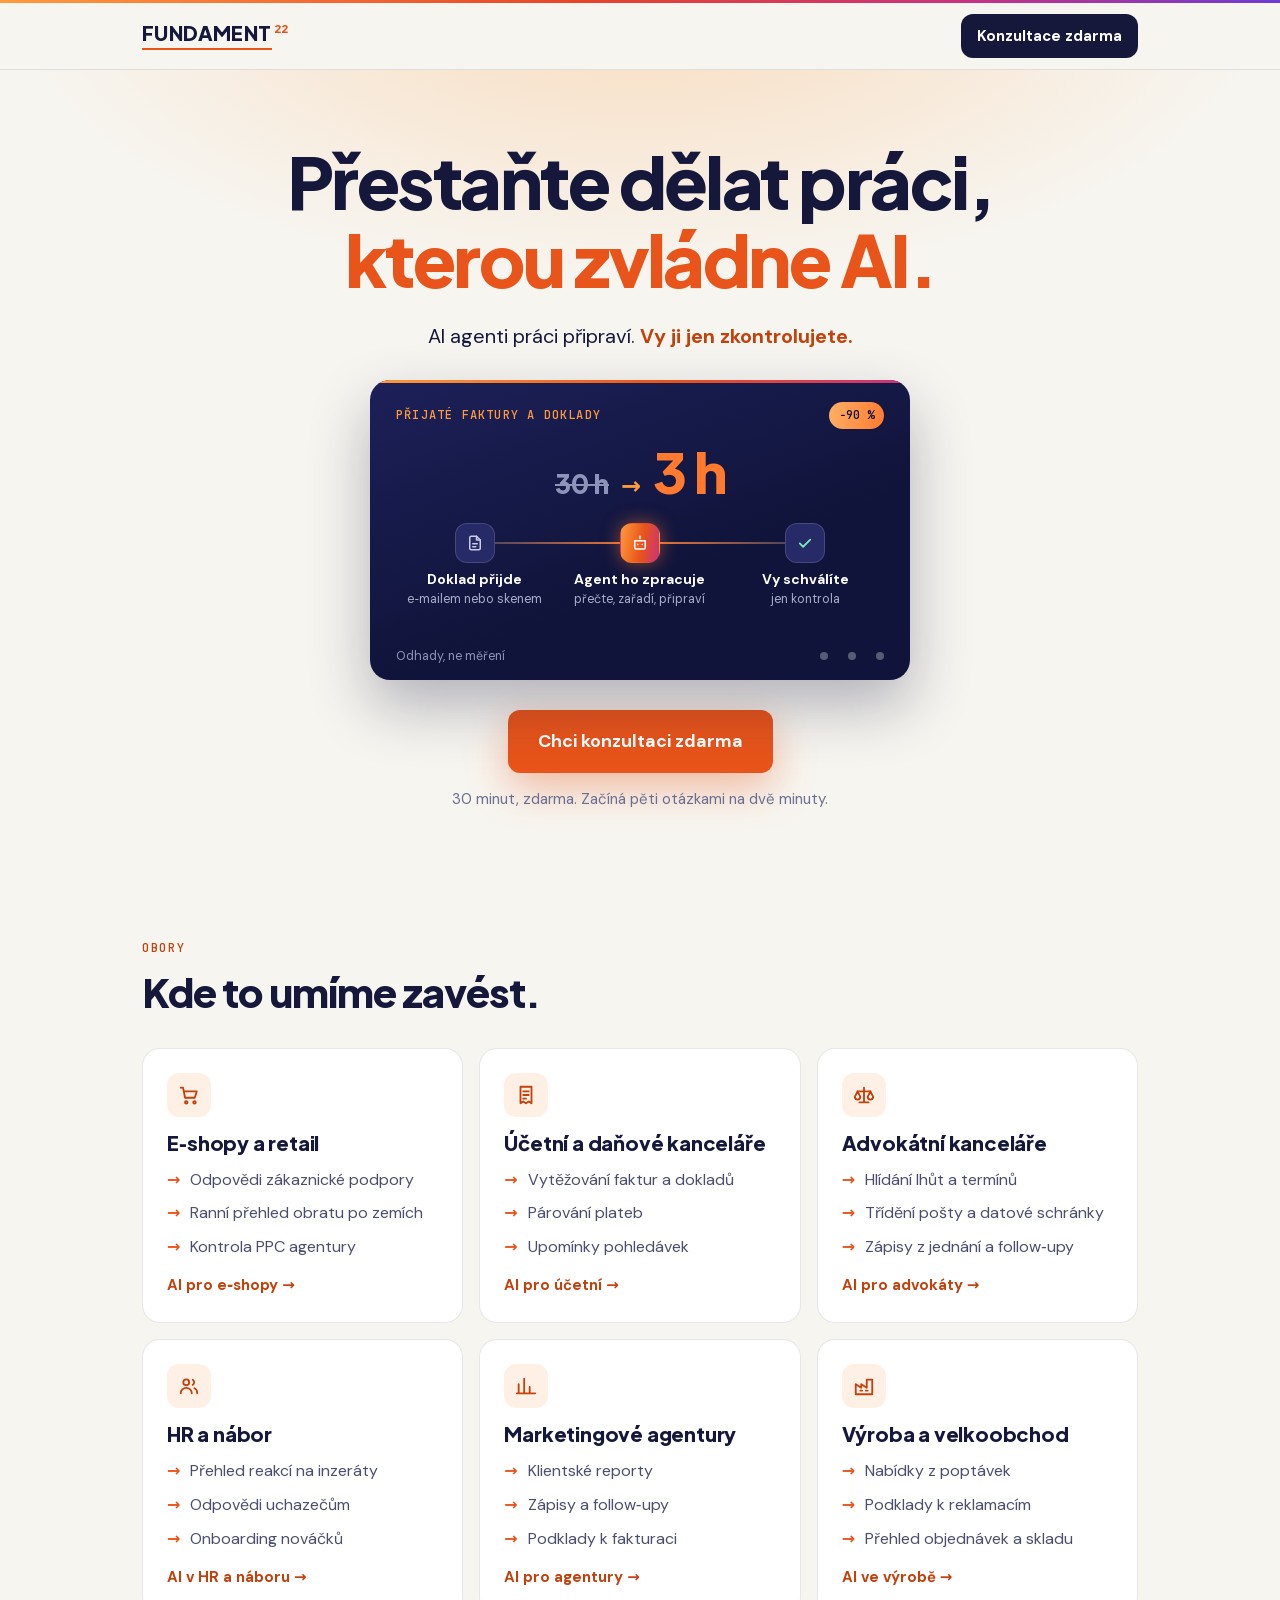
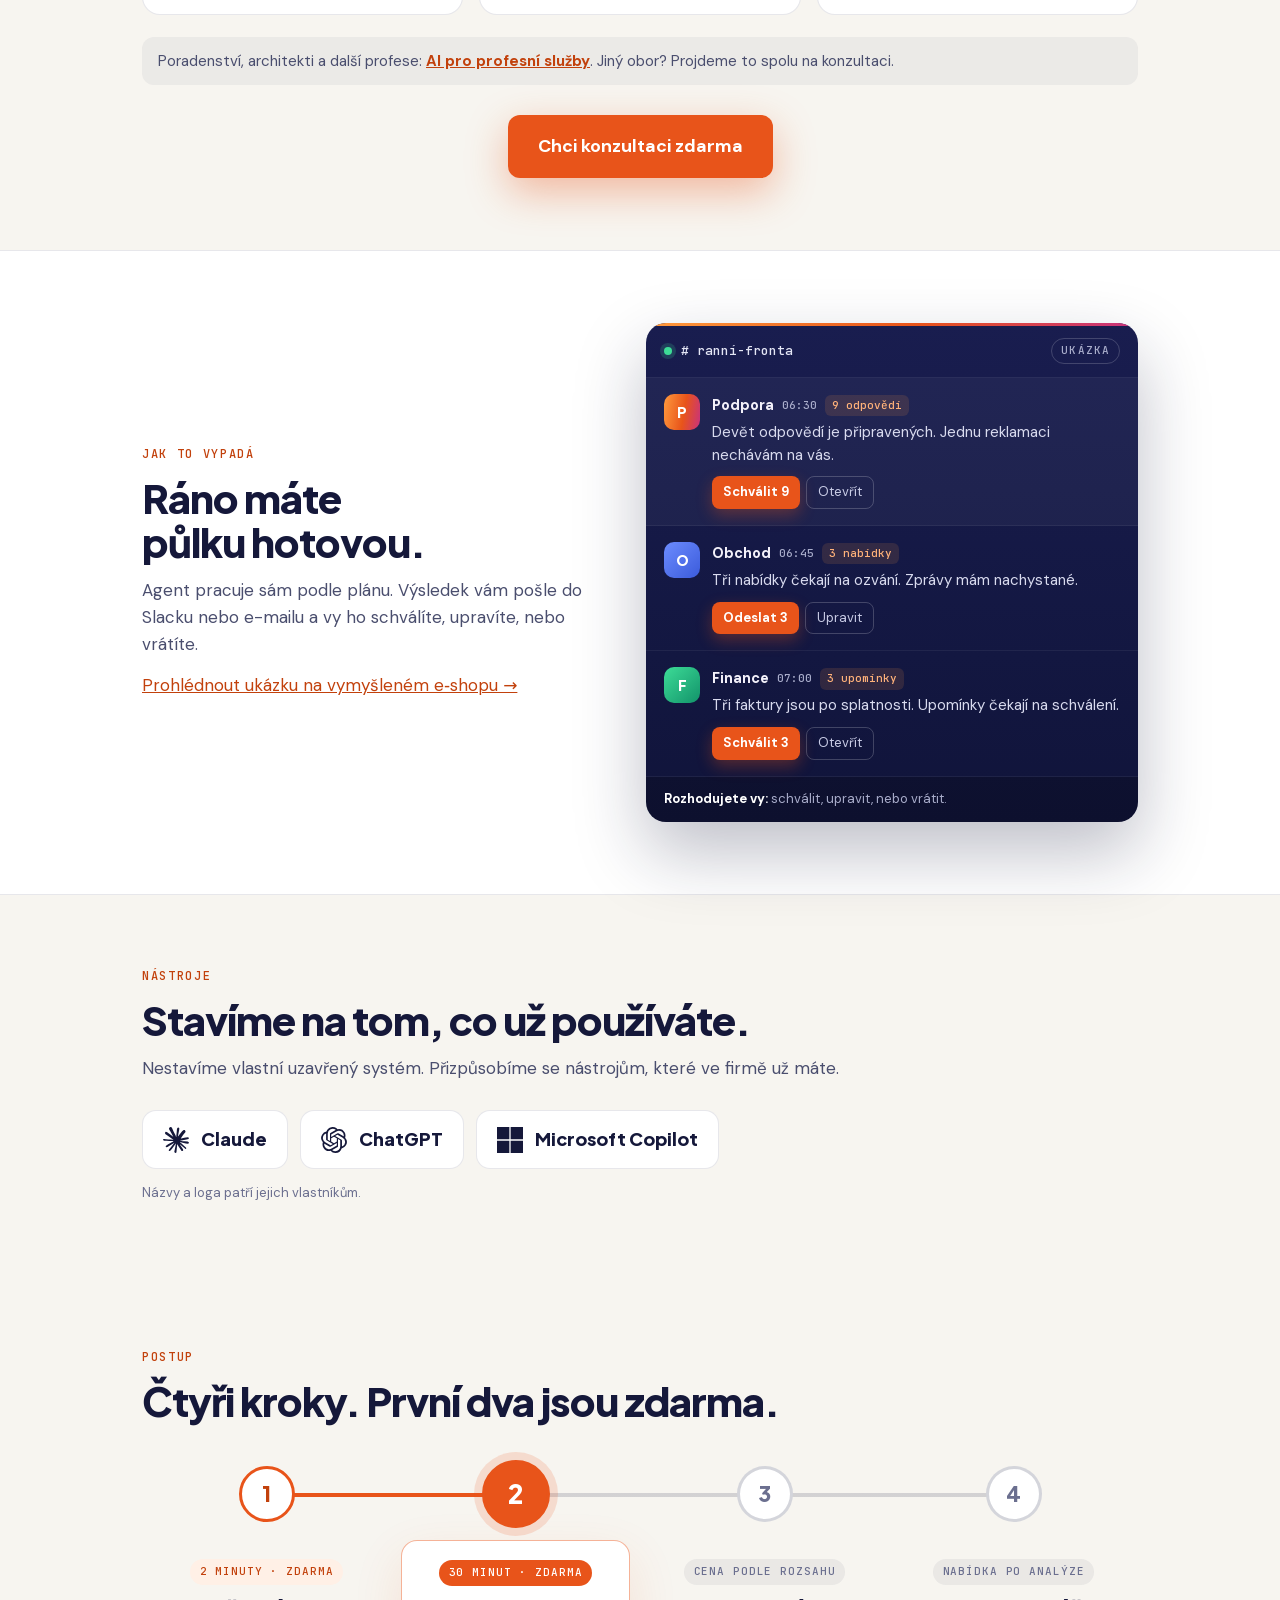
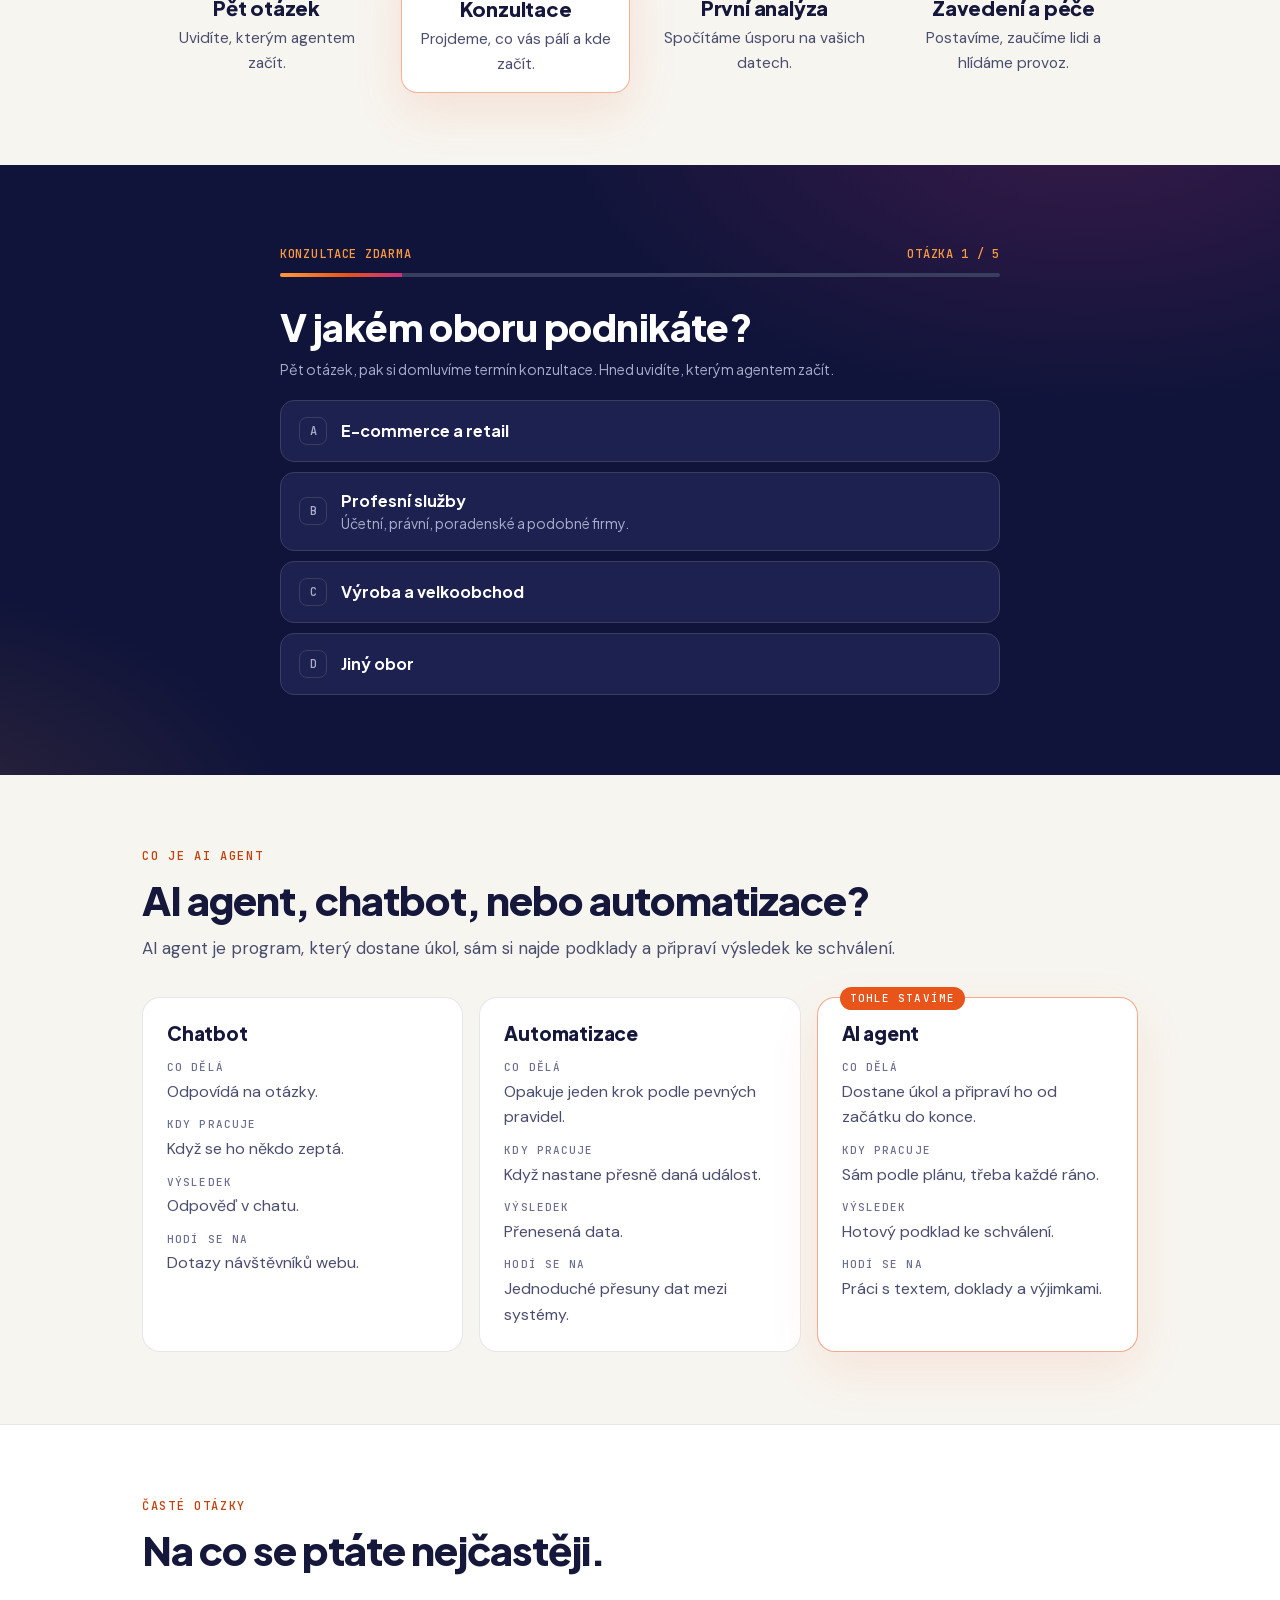
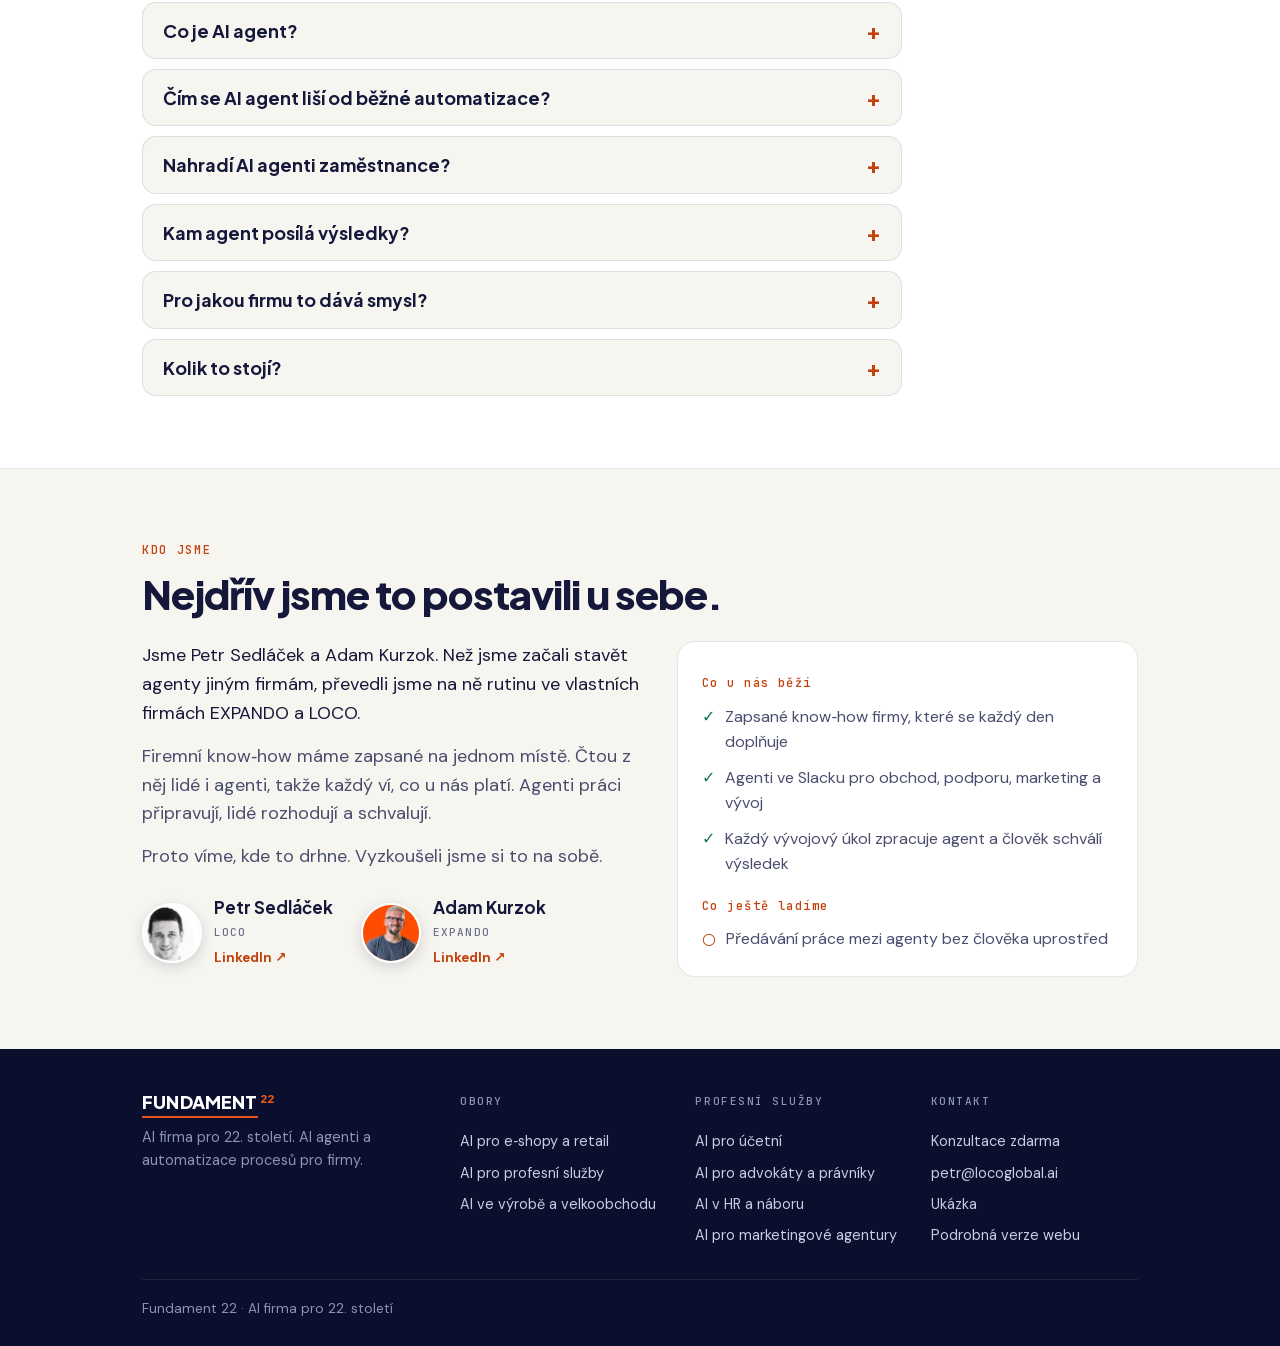
==== index.html @ ff416ff1 "Sekce Nástroje: Claude, ChatGPT, Microsoft Copilot (přizpůsobujeme se nástrojům klienta) Co-Authored" ====
<!doctype html>
<html lang="cs">
<head>
<meta charset="utf-8">
<meta name="viewport" content="width=device-width, initial-scale=1">
<title>AI pro firmy: AI agenti a automatizace procesů | Fundament 22</title>
<meta name="description" content="Zavedeme AI do vaší firmy. AI agenti připraví doklady, odpovědi zákazníkům, reporty a upomínky, vy jen schvalujete. Konzultace 30 minut zdarma.">
<meta name="keywords" content="AI pro firmy, AI agenti, AI agenti pro firmy, AI automatizace, automatizace procesů, automatizace firemních procesů, zavedení AI do firmy, implementace AI, AI asistent, AI konzultace, umělá inteligence pro firmy">
<meta name="robots" content="index, follow">
<link rel="canonical" href="https://fundament22.com/">
<meta property="og:type" content="website">
<meta property="og:locale" content="cs_CZ">
<meta property="og:site_name" content="Fundament 22">
<meta property="og:title" content="Přestaňte dělat práci, kterou zvládne AI — Fundament 22">
<meta property="og:description" content="Pět otázek a uvidíte tři agenty, kteří by u vás mohli běžet první. Konzultace 30 minut zdarma.">
<meta property="og:url" content="https://fundament22.com/">
<meta property="og:image" content="https://fundament22.com/assets/og-start.png">
<meta property="og:image:width" content="1200">
<meta property="og:image:height" content="630">
<meta name="twitter:card" content="summary_large_image">
<meta name="theme-color" content="#F7F5F0">
<link rel="icon" href="assets/favicon.svg" type="image/svg+xml">
<link rel="apple-touch-icon" href="assets/apple-touch-icon.png">
<link rel="preload" href="assets/fonts/PlusJakartaSans-latin-ext-4.woff2" as="font" type="font/woff2" crossorigin>
<link rel="stylesheet" href="assets/fonts.css">
<script type="application/ld+json">
{"@context":"https://schema.org","@graph":[
{"@type":"WebPage","name":"Fundament 22 — rutinu udělají AI agenti, vy schvalujete","url":"https://fundament22.com/","inLanguage":"cs","isPartOf":{"@type":"WebSite","name":"Fundament 22","url":"https://fundament22.com/"}},
{"@type":"Service","name":"AI agenti pro firmy","description":"Zapsané know-how firmy a AI agenti, kteří připravují práci ke schválení.","areaServed":"CZ","provider":{"@type":"Organization","name":"Fundament 22"},"offers":{"@type":"Offer","name":"Úvodní konzultace 30 minut","price":"0","priceCurrency":"CZK"}}
]}
</script>
<style>
:root{--bg:#F7F5F0;--ink:#15183A;--ink2:#4A4E6E;--ink3:#6B6F8F;--line:rgba(21,24,58,.10);--or:#E8541A;--or2:#C2410C;--dark:#10143A;--card:#fff;
--disp:'Plus Jakarta Sans',system-ui,sans-serif;--mono:'JetBrains Mono',ui-monospace,monospace;--grad:linear-gradient(100deg,#FF9A3D,#E8541A 55%,#C8327E)}
*{box-sizing:border-box}
html{scroll-behavior:smooth;-webkit-text-size-adjust:100%}
body{margin:0;background:var(--bg);color:var(--ink);font-family:'DM Sans',system-ui,sans-serif;font-size:17px;line-height:1.6;-webkit-font-smoothing:antialiased}
a{color:var(--or2)}
.wrap{max-width:1040px;margin:0 auto;padding:0 22px}
.eyebrow{font-family:var(--mono);font-size:12px;letter-spacing:.14em;text-transform:uppercase;color:var(--or2);margin:0 0 12px}
h1,h2,h3{font-family:var(--disp);font-weight:800;letter-spacing:-.025em;line-height:1.08;margin:0;text-wrap:balance}
h1{font-size:clamp(36px,6.4vw,64px)}
h2{font-size:clamp(28px,4vw,40px)}
h3{font-size:19px;letter-spacing:-.01em;line-height:1.25}
p{margin:0}
.top{position:sticky;top:0;z-index:20;background:rgba(247,245,240,.86);backdrop-filter:blur(14px);-webkit-backdrop-filter:blur(14px);border-bottom:1px solid var(--line)}
.top::before{content:"";display:block;height:3px;background:linear-gradient(90deg,#FF9A3D,#E8442A 45%,#C8327E 75%,#6D3BD6)}
.top .wrap{display:flex;align-items:center;justify-content:space-between;gap:12px;padding-top:11px;padding-bottom:11px}
.logo{display:flex;align-items:center;gap:10px;text-decoration:none;color:var(--ink);font-family:var(--disp);font-weight:800;font-size:17px;letter-spacing:.01em;white-space:nowrap}
.logo .ai{color:var(--or)}
.top .btn{white-space:nowrap}
@media(max-width:420px){.logo{font-size:15px;gap:8px}.top .btn.sm{padding:9px 13px;font-size:14px}}
@media(max-width:375px){.logo{font-size:14px;gap:7px}.logo svg{width:23px;height:23px}.top .btn.sm{padding:8px 11px;font-size:13.5px}}
@media(max-width:340px){.logo{font-size:13px}.logo svg{display:none}}
.btn{display:inline-block;font-family:inherit;font-weight:700;font-size:16px;text-decoration:none;border-radius:12px;padding:14px 22px;background:var(--or);color:#fff;box-shadow:0 10px 30px rgba(232,84,26,.28);transition:transform .2s,box-shadow .2s}
.btn:hover{transform:translateY(-2px);box-shadow:0 14px 40px rgba(232,84,26,.38);color:#fff}
.btn.sm{padding:10px 16px;font-size:15px;box-shadow:none;background:var(--ink)}
.btn.ghost{background:#fff;color:var(--ink);box-shadow:none;border:1px solid rgba(21,24,58,.16)}
a:focus-visible,button:focus-visible{outline:2px solid var(--or);outline-offset:3px;border-radius:8px}
section{padding:72px 0}
.hero{padding:72px 0 56px;text-align:center}
.hero h1 span{color:var(--or)}
.hero .lead{max-width:640px;margin:22px auto 0;font-size:19px;color:var(--ink2)}
.cta{display:flex;flex-wrap:wrap;gap:12px;justify-content:center;margin-top:30px}
.pills{display:flex;flex-wrap:wrap;gap:8px 22px;justify-content:center;list-style:none;padding:0;margin:26px 0 0;font-size:14.5px;color:var(--ink3)}
.pills li::before{content:"●";color:var(--or);font-size:9px;margin-right:8px;vertical-align:2px}
.split{display:grid;gap:36px;align-items:center}
@media(min-width:860px){.split{grid-template-columns:1fr 1.05fr}}
.sub{margin-top:14px;color:var(--ink2)}
.white{background:#fff;border-top:1px solid var(--line);border-bottom:1px solid var(--line)}
.queue{position:relative;background:linear-gradient(180deg,#191D4F,#10143A);color:#F3F1FA;border-radius:20px;overflow:hidden;box-shadow:0 30px 70px rgba(21,24,58,.28)}
.queue::before{content:"";position:absolute;inset:0 0 auto 0;height:3px;background:var(--grad)}
.queue .qh{display:flex;justify-content:space-between;align-items:center;gap:10px;padding:15px 18px 13px;border-bottom:1px solid rgba(255,255,255,.08);font-size:13px;color:#A9ADCB}
.queue .ch{display:flex;align-items:center;gap:9px;font-family:var(--mono);color:#E4E6F5}
.queue .ch i{width:8px;height:8px;border-radius:50%;background:#3DDC97;box-shadow:0 0 0 4px rgba(61,220,151,.18)}
.queue .st{font-family:var(--mono);font-size:11px;letter-spacing:.1em;text-transform:uppercase;border:1px solid rgba(255,255,255,.18);border-radius:999px;padding:3px 9px}
.queue .m{display:flex;gap:12px;padding:16px 18px;border-bottom:1px solid rgba(255,255,255,.06)}
.queue .m.hot{background:rgba(255,255,255,.04)}
.queue .mb{flex:1;min-width:0}
.queue .mh{display:flex;flex-wrap:wrap;align-items:center;gap:4px 8px}
.av{flex:none;width:36px;height:36px;border-radius:10px;background:var(--grad);display:grid;place-items:center;font-family:var(--disp);font-weight:800;font-size:14px;color:#fff}
.av.b{background:linear-gradient(135deg,#6C8CFF,#3B5BDB)}.av.g{background:linear-gradient(135deg,#3DDC97,#12936A)}
.queue b{font-size:14.5px}.queue time{font-family:var(--mono);font-size:11px;color:#A9ADCB}
.queue .chip{font-family:var(--mono);font-size:11px;color:#FFB27A;background:rgba(255,154,61,.13);border-radius:6px;padding:2px 7px}
.queue .m p{font-size:15px;line-height:1.5;color:#D9DBEF;margin-top:4px}
.queue .act{display:flex;flex-wrap:wrap;gap:6px;margin-top:10px}
.queue .ok{font-size:13px;font-weight:700;color:#fff;background:var(--or);border-radius:8px;padding:6px 11px;box-shadow:0 6px 16px rgba(232,84,26,.32)}
.queue .no{font-size:13px;color:#C9CCE6;border:1px solid rgba(255,255,255,.2);border-radius:8px;padding:5px 11px}
.queue .qf{padding:12px 18px;font-size:13px;color:#A9ADCB;background:rgba(0,0,0,.2)}
.queue .qf b{color:#fff;font-size:13px}
.queue.anim .m{opacity:0;transform:translateY(12px)}
.queue.anim.in .m{opacity:1;transform:none;transition:opacity .5s ease,transform .5s ease}
.queue.anim.in .m:nth-child(3){transition-delay:.3s}.queue.anim.in .m:nth-child(4){transition-delay:.6s}
.ob h3 a{color:inherit;text-decoration:none}.ob h3 a:hover{color:var(--or2)}
.ob .more{display:inline-block;margin-top:14px;font-weight:700;font-size:15px;text-decoration:none}
.grid3{display:grid;gap:16px;margin-top:34px}
@media(min-width:760px){.grid3{grid-template-columns:repeat(3,1fr)}}
.card{background:var(--card);border:1px solid var(--line);border-radius:18px;padding:24px}
.card .n{font-family:var(--mono);font-size:12px;letter-spacing:.12em;color:var(--or2);margin-bottom:10px}
.card p{margin-top:8px;font-size:16px;color:var(--ink2)}
.card .price{font-family:var(--disp);font-weight:800;font-size:22px;letter-spacing:-.02em;margin-top:12px;color:var(--ink)}
.card.hl{border-color:rgba(232,84,26,.5);box-shadow:0 18px 50px rgba(232,84,26,.10)}
.fit{display:grid;gap:16px;margin-top:30px}
@media(min-width:760px){.fit{grid-template-columns:1fr 1fr}}
.fit ul{list-style:none;padding:0;margin:12px 0 0;display:grid;gap:8px;font-size:16px;color:var(--ink2)}
.fit li{display:flex;gap:10px}.fit li::before{flex:none;font-weight:800}
.fit .yes li::before{content:"✓";color:#127552}.fit .nope li::before{content:"✕";color:#B3261E}
.demo{display:flex;flex-wrap:wrap;gap:18px 30px;align-items:center;justify-content:space-between}
.demo p{color:var(--ink2);margin-top:8px;max-width:560px}
.hero{background:radial-gradient(900px 420px at 50% -80px,rgba(255,154,61,.28),transparent 70%)}
.hero h1{font-size:clamp(38px,7vw,72px);letter-spacing:-.035em}
.hero .lead{font-size:20px;color:var(--ink)}
.hero .lead b{color:var(--or2)}
.free{display:inline-flex;align-items:center;gap:12px;margin-bottom:26px;padding:6px 18px 6px 6px;border-radius:999px;background:#fff;border:1px solid rgba(232,84,26,.35);box-shadow:0 8px 26px rgba(232,84,26,.14);font-weight:600;font-size:15.5px;color:var(--ink);text-decoration:none}
.free b{background:var(--or);color:#fff;border-radius:999px;padding:5px 13px;font-family:var(--mono);font-size:12px;letter-spacing:.12em;text-transform:uppercase}
.btn.big{font-size:18px;padding:17px 30px;box-shadow:0 14px 40px rgba(232,84,26,.38)}
.btn.white{background:#fff;color:var(--or2);box-shadow:0 10px 30px rgba(0,0,0,.18);white-space:nowrap}
.btn.white:hover{color:var(--or2)}
.flow{list-style:none;padding:0;margin:44px 0 0;display:grid;grid-template-columns:repeat(4,1fr);gap:0;position:relative}
.flow::before{content:"";position:absolute;left:12.5%;right:12.5%;top:27px;height:4px;border-radius:4px;background:linear-gradient(90deg,var(--or) 0,var(--or) 34%,rgba(21,24,58,.16) 34%)}
.flow li{position:relative;padding:0 10px;text-align:center}
.flow .dot{position:relative;z-index:1;display:grid;place-items:center;width:56px;height:56px;margin:0 auto 18px;border-radius:50%;background:#fff;border:3px solid rgba(21,24,58,.18);font-family:var(--disp);font-weight:800;font-size:21px;color:var(--ink3)}
.flow .free1 .dot{border-color:var(--or);color:var(--or2)}
.flow .main .dot{background:var(--or);border-color:var(--or);color:#fff;width:68px;height:68px;margin-top:-6px;margin-bottom:12px;font-size:26px;box-shadow:0 0 0 8px rgba(232,84,26,.16)}
.flow .tag{display:inline-block;font-family:var(--mono);font-size:11px;letter-spacing:.08em;text-transform:uppercase;color:var(--ink3);background:rgba(21,24,58,.06);border-radius:999px;padding:4px 10px;margin-bottom:10px}
.flow .free1 .tag{background:#FFF0E6;color:var(--or2)}
.flow .main .tag{background:var(--or);color:#fff}
.flow h3{font-size:20px}
.flow p{font-size:15.5px;color:var(--ink2);margin-top:6px}
.flow .main .fb{background:#fff;border:1px solid rgba(232,84,26,.45);border-radius:16px;padding:16px 14px;box-shadow:0 18px 50px rgba(232,84,26,.12)}
.flow li:not(.main) .fb{padding:16px 6px}
.flownote{margin-top:26px;text-align:center;font-weight:600;color:var(--ink2)}
@media(max-width:820px){
.flow{grid-template-columns:1fr;gap:18px;margin-top:32px}
.flow::before{left:27px;right:auto;top:28px;bottom:60px;width:4px;height:auto;background:linear-gradient(180deg,var(--or) 0,var(--or) 34%,rgba(21,24,58,.16) 34%)}
.flow li{display:flex;gap:16px;text-align:left;padding:0;align-items:flex-start}
.flow .dot,.flow .main .dot{flex:none;width:56px;height:56px;margin:0;font-size:21px}
.flow li:not(.main) .fb{padding:4px 0 0}
.flow .fb{flex:1}
}
.band{background:var(--or);color:#fff;padding:52px 0;background-image:linear-gradient(100deg,#FF8A2A,#E8541A 50%,#C8327E)}
.band .wrap{display:flex;flex-wrap:wrap;gap:22px 40px;align-items:center;justify-content:space-between}
.band h2{color:#fff;font-size:clamp(28px,4.4vw,44px)}
.band p{margin-top:10px;font-size:18px;max-width:560px;color:#FFE9DC}
.herostat{display:inline-flex;align-items:center;gap:14px;margin:26px auto 0;padding:14px 22px;border-radius:18px;background:var(--dark);color:#fff;text-decoration:none;box-shadow:0 18px 50px rgba(21,24,58,.22)}
.herostat .was,.uc .was{font-family:var(--disp);font-weight:800;color:#8E93BA;text-decoration:line-through;text-decoration-thickness:2px}
.herostat .was{font-size:28px}.herostat .arr{color:#FF9A3D;font-size:24px;font-weight:800}
.herostat .now{font-family:var(--disp);font-weight:800;font-size:44px;letter-spacing:-.03em;color:#FF7A2F;line-height:1}
.herostat .what{font-size:14px;line-height:1.35;color:#D9DBEF;text-align:left;border-left:1px solid rgba(255,255,255,.18);padding-left:14px}
.herostat .was,.herostat .now,.herostat .arr,.uc .nums span{white-space:nowrap}
@media(max-width:600px){.herostat{gap:10px;padding:12px 16px}.herostat .was{font-size:22px}.herostat .now{font-size:36px}.herostat .what{font-size:13px;padding-left:10px}}
.ucs{display:grid;gap:16px;margin-top:32px}
@media(min-width:640px){.ucs{grid-template-columns:1fr 1fr}}
@media(min-width:960px){.ucs{grid-template-columns:repeat(3,1fr)}}
.uc{background:#fff;border:1px solid var(--line);border-radius:18px;padding:22px}
.uc:first-child{border-color:rgba(232,84,26,.5);box-shadow:0 18px 50px rgba(232,84,26,.12)}
.uc .nums{display:flex;align-items:baseline;gap:10px;margin-top:12px}
.uc .was{font-size:22px;color:var(--ink3)}
.uc .arr{color:var(--or);font-weight:800;font-size:20px}
.uc .now{font-family:var(--disp);font-weight:800;font-size:40px;letter-spacing:-.03em;line-height:1;color:var(--or)}
.uc .per{font-family:var(--mono);font-size:11px;letter-spacing:.1em;text-transform:uppercase;color:var(--ink3);margin-left:2px}
.bars{position:relative;height:10px;margin:14px 0 12px}
.bars i{position:absolute;left:0;top:0;height:10px;border-radius:6px}
.bars .b1{width:100%;background:rgba(21,24,58,.10)}
.bars .b2{background:var(--or)}
.uc p{font-size:15.5px;color:var(--ink2)}
.est{margin-top:22px;font-size:15px;color:var(--ink2);background:rgba(21,24,58,.05);border-radius:12px;padding:12px 16px}
.est b{color:var(--ink)}
/* ---------- online analýza (formulář z FIREMNI AI) ---------- */
.az{background:var(--dark);color:#fff;padding:80px 0;background-image:radial-gradient(900px 500px at 85% -10%,rgba(200,50,126,.22),transparent 60%),radial-gradient(700px 420px at -10% 110%,rgba(255,154,61,.14),transparent 60%);scroll-margin-top:60px;
--line:#3a3e5e;--muted:#a9adcb;--soft:#d9dbef;--acard:#1d2150;--bg2:#15183a;--o1:#ff9a3d;font-family:var(--disp);font-size:16px;line-height:1.5}
.az .in{max-width:760px;margin:0 auto;padding:0 20px}
.az .hd{display:flex;justify-content:space-between;align-items:center;gap:10px;margin-bottom:10px}
.az .mono{font-family:var(--mono);letter-spacing:.06em;text-transform:uppercase;font-size:12px;color:var(--o1)}
.az .bar{height:4px;background:var(--line);border-radius:4px;overflow:hidden;margin:4px 0 28px}
.az .bar i{display:block;height:100%;width:0;background:var(--grad);transition:width .35s ease}
.az h2{font-size:clamp(26px,5.4vw,38px);line-height:1.15;margin:8px 0 10px;letter-spacing:-.015em;color:#fff}
.az h2:focus{outline:none}
.az h3{font-size:18px;margin:0 0 4px;font-weight:700;color:#fff}
.az p{margin:0 0 14px;color:var(--soft)}
.az .lead{font-size:18px;max-width:56ch}
.az .hint{color:var(--muted);font-size:14px}
.az .grad{background:var(--grad);-webkit-background-clip:text;background-clip:text;color:transparent}
.az .btn{appearance:none;border:0;cursor:pointer;font:inherit;font-weight:700;border-radius:12px;padding:15px 22px;min-height:52px;color:#fff;background:var(--grad);box-shadow:0 8px 28px rgba(232,84,26,.35)}
.az .btn:disabled{opacity:.4;cursor:not-allowed;box-shadow:none;transform:none}
.az .btn:focus-visible,.az .opt:focus-visible,.az input:focus-visible{outline:2px solid var(--o1);outline-offset:2px}
.az .row{display:flex;gap:10px;flex-wrap:wrap;align-items:center;margin-top:22px}
.az .pills{justify-content:flex-start;color:var(--muted);margin-top:22px}
.az .pills li::before{color:var(--o1)}
.az .opts{display:grid;gap:10px;margin-top:20px}
.az .opt{appearance:none;font:inherit;text-align:left;color:#fff;background:var(--acard);border:1px solid var(--line);border-radius:14px;padding:16px 18px;min-height:58px;cursor:pointer;display:flex;gap:14px;align-items:center;transition:border-color .15s}
.az .opt:hover{border-color:var(--o1)}
.az .opt[aria-pressed="true"]{border-color:var(--o1);background:#262a60}
.az .opt b{font-weight:700;display:block}
.az .opt small{color:var(--muted);font-size:14px;display:block}
.az .opt .k{flex:none;width:28px;height:28px;border-radius:8px;border:1px solid var(--line);display:grid;place-items:center;font-family:var(--mono);font-size:12px;color:var(--muted)}
.az .opt[aria-pressed="true"] .k{background:var(--grad);border-color:transparent;color:#fff}
.az .card{background:var(--acard);border:1px solid var(--line);border-radius:16px;padding:20px}
.az .verdict{border-left:4px solid var(--o1)}
.az .tasks{display:grid;gap:10px;margin:16px 0 0;padding:0;list-style:none}
.az .task{display:flex;gap:14px;align-items:flex-start;background:var(--bg2);border:1px solid var(--line);border-radius:14px;padding:14px 16px}
.az .task .n{flex:none;font-family:var(--mono);color:var(--o1);font-size:13px;padding-top:3px}
.az .task p{margin:0;font-size:15px}
.az .locked{position:relative;margin-top:10px}
.az .locked .blur{filter:blur(6px);opacity:.55;pointer-events:none;user-select:none;max-height:104px;overflow:hidden}
.az .locked .veil{position:absolute;inset:0;display:grid;place-items:center;text-align:center;padding:16px}
.az .veil span{background:rgba(16,20,58,.85);border:1px solid var(--line);border-radius:999px;padding:8px 14px;font-size:14px;font-weight:600}
.az form{display:grid;gap:12px;margin-top:14px}
.az label{display:grid;gap:6px;font-size:14px;color:var(--soft);font-weight:600}
.az input{font:inherit;font-size:16px;color:#fff;background:var(--bg2);border:1px solid var(--line);border-radius:12px;padding:14px;min-height:52px;width:100%}
.az input::placeholder{color:#6b6f8f}
.az .two{display:grid;gap:12px}
@media(min-width:620px){.az .two{grid-template-columns:1fr 1fr}.az .opts.c2{grid-template-columns:1fr 1fr}}
.az .err{color:#ff8f8f;font-size:14px;min-height:20px;margin:0}
.az .legal{font-size:12.5px;color:var(--muted);margin:0}
.az .slack{background:#0c0f2c;border:1px solid var(--line);border-radius:16px;overflow:hidden;margin-top:16px}
.az .slack .top{position:static;display:flex;justify-content:space-between;gap:8px;padding:12px 16px;border-bottom:1px solid var(--line);font-size:13px;color:var(--muted);background:none;backdrop-filter:none}
.az .slack .top::before{display:none}
.az .msg{display:flex;gap:12px;padding:14px 16px;border-bottom:1px solid rgba(58,62,94,.5)}
.az .msg:last-child{border-bottom:0}
.az .msg b{font-size:14px}
.az .msg time{font-family:var(--mono);font-size:11px;color:var(--muted);margin-left:8px}
.az .msg p{margin:2px 0 0;font-size:15px}
.az .note{border:1px dashed var(--o1);border-radius:12px;padding:12px 14px;font-size:14px;color:var(--soft);margin-top:14px}
.az .steps{counter-reset:s;display:grid;gap:10px;margin:14px 0 0;padding:0;list-style:none}
.az .steps li{counter-increment:s;display:flex;gap:12px;font-size:15px;color:var(--soft)}
.az .steps li::before{content:counter(s);flex:none;width:26px;height:26px;border-radius:50%;border:1px solid var(--o1);color:var(--o1);display:grid;place-items:center;font-family:var(--mono);font-size:12px}
.az a{color:var(--o1)}
.az .back{background:none;border:0;color:var(--muted);font:inherit;font-size:14px;cursor:pointer;padding:10px 0;margin-top:14px}
.az .fade{animation:azf .3s ease}
@keyframes azf{from{transform:translateY(8px)}to{transform:none}}
.az section{padding:0}.az section+section{margin-top:22px}
footer{background:#0B0F2E;color:#8E93BA;padding:28px 0;font-size:14px}
footer .wrap{display:flex;flex-wrap:wrap;gap:10px 24px;justify-content:space-between;align-items:center}
footer a{color:#C9CCE6}
.micro{margin-top:14px;font-size:15px;color:var(--ink3)}
.saves{max-width:540px;margin:28px auto 0;background:var(--dark);color:#fff;border-radius:20px;box-shadow:0 18px 50px rgba(21,24,58,.22);overflow:hidden;text-align:left}
.saves .track{display:flex;overflow-x:auto;scroll-snap-type:x mandatory;scrollbar-width:none;overscroll-behavior-x:contain}
.saves .track::-webkit-scrollbar{display:none}
.saves .slide{flex:0 0 100%;scroll-snap-align:start;padding:22px 26px 6px}
.saves .k{font-family:var(--mono);font-size:12px;letter-spacing:.1em;text-transform:uppercase;color:#FF9A3D}
.saves .nums{display:flex;align-items:baseline;gap:12px;margin-top:10px;white-space:nowrap}
.saves .was{font-family:var(--disp);font-weight:800;font-size:26px;color:#8E93BA;text-decoration:line-through;text-decoration-thickness:2px}
.saves .arr{color:#FF9A3D;font-size:24px;font-weight:800}
.saves .now{font-family:var(--disp);font-weight:800;font-size:48px;letter-spacing:-.03em;line-height:1;color:#FF7A2F}
.saves .per{font-family:var(--mono);font-size:11px;letter-spacing:.1em;text-transform:uppercase;color:#A9ADCB}
.saves .slide>p:last-child{margin-top:12px;font-size:16px;line-height:1.45;color:#D9DBEF}
.saves .foot{display:flex;align-items:center;justify-content:space-between;gap:12px;padding:6px 16px 10px 26px;font-size:12.5px;color:#8E93BA}
.saves .dots{display:flex}
.saves .dots button{appearance:none;border:0;background:none;padding:0;width:28px;height:28px;display:grid;place-items:center;cursor:pointer}
.saves .dots button::before{content:"";width:8px;height:8px;border-radius:8px;background:rgba(255,255,255,.3);transition:width .25s,background .25s}
.saves .dots button[aria-current="true"]::before{width:20px;background:#FF7A2F}
.saves .dots button:focus-visible{outline:2px solid #FF9A3D;outline-offset:-4px}
@media(max-width:600px){.saves{margin-top:22px}.saves .slide{padding:18px 20px 4px}.saves .was{font-size:22px}.saves .now{font-size:42px}.saves .slide>p:last-child{font-size:15.5px}.saves .foot{padding-left:20px}}
.ob ul{list-style:none;padding:0;margin:12px 0 0;display:grid;gap:8px;font-size:16px;color:var(--ink2)}
.ob li{display:flex;gap:10px}.ob li::before{content:"→";flex:none;color:var(--or);font-weight:800}
@media(max-width:759px){.ob{gap:12px;margin-top:22px}.ob .card{padding:18px 20px}.ob ul{gap:6px;font-size:15.5px}}
.az .verdict h2{font-size:clamp(22px,4.6vw,30px);margin:0 0 6px}
.az .cal{display:inline-block;text-decoration:none;color:#fff;margin-top:6px}
@media(max-width:639px){
.ucs{gap:0;margin-top:22px;background:#fff;border:1px solid var(--line);border-radius:18px;padding:2px 18px}
.uc,.uc:first-child{display:grid;grid-template-columns:1fr auto;align-items:center;gap:8px 12px;padding:14px 0;border:0;border-bottom:1px solid var(--line);border-radius:0;box-shadow:none;background:none}
.uc:last-child{border-bottom:0}
.uc h3{font-size:16px}
.uc .nums{margin:0;gap:6px;justify-content:flex-end;flex-wrap:wrap}
.uc .was{font-size:15px}.uc .arr{font-size:14px}.uc .now{font-size:24px}
.uc .per{flex-basis:100%;text-align:right;margin:0;font-size:10px}
.uc .bars{grid-column:1/-1;margin:0;height:6px}.uc .bars i{height:6px}
.uc p{display:none}
}
@media(max-width:600px){section{padding:44px 0}.hero{padding:40px 0 40px}.btn{width:100%;text-align:center}.top .btn{width:auto}.az{padding:44px 0 52px}.az .cal{width:100%;text-align:center}
.free{margin-bottom:20px}.flow{gap:14px;margin-top:26px}.flownote{margin-top:20px}.queue .m{padding:12px 16px}.az .bar{margin-bottom:20px}}
@media(prefers-reduced-motion:reduce){*{animation:none!important;transition:none!important}html{scroll-behavior:auto}}
.saves{position:relative;background:linear-gradient(160deg,#1C2058 0%,#10143A 62%);box-shadow:0 26px 60px rgba(21,24,58,.3)}
.saves::before{content:"";position:absolute;inset:0 0 auto 0;height:3px;background:var(--grad);z-index:1}
.saves .sh{display:flex;justify-content:space-between;align-items:center;gap:10px}
.saves .pct{flex:none;font-family:var(--mono);font-size:12px;font-weight:700;color:#10143A;background:linear-gradient(100deg,#FFB067,#FF7A2F);border-radius:999px;padding:4px 10px;white-space:nowrap}
.saves .tb{display:grid;gap:7px;margin-top:16px}
.saves .br{display:grid;grid-template-columns:82px 1fr;align-items:center;gap:10px;font-family:var(--mono);font-size:11px;letter-spacing:.06em;text-transform:uppercase;color:#8E93BA}
.saves .br i{display:block;height:8px;border-radius:8px;background:rgba(255,255,255,.16)}
.saves .br.on{color:#FFB27A}
.saves .br.on i{background:var(--grad);box-shadow:0 0 14px rgba(255,122,47,.5)}
.cmp{display:grid;gap:16px;margin-top:34px}
@media(min-width:760px){.cmp{grid-template-columns:repeat(3,1fr)}}
.cmp .card{position:relative}
.cmp dl{margin:14px 0 0;display:grid;gap:12px}
.cmp dt{font-family:var(--mono);font-size:11px;letter-spacing:.1em;text-transform:uppercase;color:var(--ink3)}
.cmp dd{margin:2px 0 0;font-size:16px;color:var(--ink2)}
.cmp .pick{position:absolute;top:-11px;left:22px;font-family:var(--mono);font-size:11px;letter-spacing:.1em;text-transform:uppercase;color:#fff;background:var(--or);border-radius:999px;padding:3px 10px}
.faq{max-width:760px;margin:30px 0 0;display:grid;gap:10px}
.faq details{background:var(--bg);border:1px solid var(--line);border-radius:14px;padding:0 20px}
.faq summary{cursor:pointer;font-family:var(--disp);font-weight:700;font-size:18px;line-height:1.3;padding:16px 0;list-style:none;display:flex;justify-content:space-between;gap:12px}
.faq summary::-webkit-details-marker{display:none}
.faq summary::after{content:"+";flex:none;color:var(--or2);font-size:22px;line-height:1}
.faq details[open] summary::after{content:"–"}
.faq details p{margin:0 0 18px;color:var(--ink2)}
footer{padding:44px 0 26px;font-size:14.5px}
footer .wrap{display:block}
footer a{text-decoration:none}footer a:hover{color:#fff;text-decoration:underline}
.fcols{display:grid;gap:28px}
@media(min-width:640px){.fcols{grid-template-columns:1fr 1fr}}
@media(min-width:900px){.fcols{grid-template-columns:1.4fr 1fr 1fr 1fr}}
.fbrand b{font-family:var(--disp);font-weight:800;font-size:18px;letter-spacing:.01em;color:#fff}
.fbrand p{margin-top:8px;max-width:300px}
footer h4{font-family:var(--mono);font-size:11px;letter-spacing:.14em;text-transform:uppercase;color:#8E93BA;margin:0 0 12px;font-weight:400}
footer nav{display:grid;gap:8px;align-content:start}
.fbot{display:flex;flex-wrap:wrap;gap:8px 24px;justify-content:space-between;margin-top:32px;padding-top:18px;border-top:1px solid rgba(255,255,255,.08);font-size:13.5px}
.logo{font-size:20px;letter-spacing:.02em}
.wm{display:inline-flex;align-items:flex-start;line-height:1}
.wm b{font-family:var(--disp);font-weight:800;padding-bottom:5px;border-bottom:2px solid var(--or)}
.wm sup{font-family:var(--disp);font-weight:800;font-size:.56em;line-height:1;color:var(--or);margin-left:2px;vertical-align:baseline;position:static}
@media(max-width:420px){.logo{font-size:18px}}
@media(max-width:375px){.logo{font-size:17px}}
@media(max-width:340px){.logo{font-size:15px}}
.fbrand .wm{font-size:20px;letter-spacing:.02em;color:#fff}
.ob6{grid-template-columns:1fr}
@media(min-width:640px){.ob6{grid-template-columns:1fr 1fr}}
@media(min-width:960px){.ob6{grid-template-columns:repeat(3,1fr)}}
.ob .ico{display:grid;place-items:center;width:44px;height:44px;border-radius:12px;background:#FFF0E6;color:var(--or2);margin-bottom:14px}
.ob6 h3{font-size:20px;line-height:1.2}
.est a{font-weight:700}
.who{display:grid;gap:28px;margin-top:26px;align-items:start}
@media(min-width:860px){.who{grid-template-columns:1.1fr 1fr}}
.story p{color:var(--ink2);margin-top:14px;font-size:18px}
.story p:first-child{margin-top:0;color:var(--ink)}
.ppl{display:flex;flex-wrap:wrap;gap:14px 28px;margin-top:26px}
.pp{display:flex;align-items:center;gap:12px}
.pp b{display:block;font-family:var(--disp);font-size:17px;line-height:1.2}
.pp small{font-family:var(--mono);font-size:11px;letter-spacing:.1em;text-transform:uppercase;color:var(--ink3)}
.runs ul{list-style:none;padding:0;margin:0 0 20px;display:grid;gap:10px;font-size:16px;color:var(--ink2)}
.runs ul:last-child{margin-bottom:0}
.runs li{display:flex;gap:10px}
.runs li::before{flex:none;font-weight:800}
.runs .yes li::before{content:"✓";color:#127552}
.runs .todo li::before{content:"○";color:var(--or2)}
.saves .nums{justify-content:center;margin-top:14px}
.saves .now{font-size:56px}
.saves .steps{display:grid;grid-template-columns:1fr 1fr 1fr;gap:8px;margin:18px 0 6px;position:relative}
.saves .steps::before{content:"";position:absolute;left:16%;right:16%;top:19px;height:2px;background:linear-gradient(90deg,rgba(255,255,255,.18),#FF7A2F 50%,rgba(255,255,255,.18))}
.saves .st{position:relative;text-align:center}
.saves .ic{width:40px;height:40px;border-radius:12px;margin:0 auto 8px;display:grid;place-items:center;background:#262A66;border:1px solid rgba(255,255,255,.14)}
.saves .st.mid .ic{background:var(--grad);border-color:transparent;box-shadow:0 0 18px rgba(255,122,47,.5)}
.saves .st b{display:block;font-size:14px;line-height:1.25;color:#fff}
.saves .st span{display:block;font-size:12.5px;line-height:1.3;color:#A9ADCB;margin-top:2px}
@media(max-width:600px){.saves .now{font-size:48px}.saves .st b{font-size:13px}.saves .st span{font-size:12px}}
a.pp{text-decoration:none;color:inherit}
.pp img{flex:none;width:60px;height:60px;border-radius:50%;object-fit:cover;border:2px solid #fff;box-shadow:0 4px 14px rgba(21,24,58,.16)}
.pp .li{display:block;font-size:13.5px;font-weight:700;color:var(--or2);margin-top:3px}
a.pp:hover .li{text-decoration:underline}
.tools{list-style:none;padding:0;margin:28px 0 0;display:flex;flex-wrap:wrap;gap:12px}
.tools li{display:flex;align-items:center;gap:12px;background:#fff;border:1px solid var(--line);border-radius:14px;padding:14px 20px;font-family:var(--disp);font-weight:800;font-size:18px;color:var(--ink)}
.tools svg{flex:none;color:var(--ink)}
.tm{margin-top:14px;font-size:13px;color:var(--ink3)}
@media(max-width:600px){.tools li{flex:1 1 100%;padding:12px 16px;font-size:17px}}
</style>
</head>
<body>
<header class="top"><div class="wrap">
<a class="logo" href="./" aria-label="FUNDAMENT22"><span class="wm"><b>FUNDAMENT</b><sup>22</sup></span></a>
<a class="btn sm" href="#analyza">Konzultace zdarma</a>
</div></header>

<main>
<section class="hero"><div class="wrap">
<h1>Přestaňte dělat práci,<br><span>kterou zvládne AI.</span></h1>
<p class="lead">AI agenti práci připraví. <b>Vy ji jen zkontrolujete.</b></p>
<div class="saves" id="saves" role="region" aria-roledescription="karusel" aria-label="Tři příklady úspory času">
<div class="track">
<article class="slide" aria-label="Příklad 1 ze 3"><div class="sh"><p class="k">Přijaté faktury a doklady</p><span class="pct">−90 %</span></div>
<div class="nums"><span class="was">30 h</span><span class="arr">→</span><span class="now">3 h</span></div>
<div class="steps"><div class="st"><div class="ic"><svg width="18" height="18" viewBox="0 0 24 24" fill="none" stroke="#C9CCE6" stroke-width="2" stroke-linecap="round" stroke-linejoin="round"><path d="M14 3H7a2 2 0 0 0-2 2v14a2 2 0 0 0 2 2h10a2 2 0 0 0 2-2V8z"/><path d="M14 3v5h5M9 13h6M9 17h4"/></svg></div><b>Doklad přijde</b><span>e‑mailem nebo skenem</span></div><div class="st mid"><div class="ic"><svg width="18" height="18" viewBox="0 0 24 24" fill="none" stroke="#fff" stroke-width="2" stroke-linecap="round" stroke-linejoin="round"><path d="M12 3v3M5 9h14v9a2 2 0 0 1-2 2H7a2 2 0 0 1-2-2zM9 14h.01M15 14h.01"/></svg></div><b>Agent ho zpracuje</b><span>přečte, zařadí, připraví</span></div><div class="st"><div class="ic"><svg width="18" height="18" viewBox="0 0 24 24" fill="none" stroke="#7CE7B8" stroke-width="2.4" stroke-linecap="round" stroke-linejoin="round"><path d="M5 12.5l4.5 4.5L19 7.5"/></svg></div><b>Vy schválíte</b><span>jen kontrola</span></div></div></article>
<article class="slide" aria-label="Příklad 2 ze 3"><div class="sh"><p class="k">Dotazy zákazníků e‑shopu</p><span class="pct">−60 %</span></div>
<div class="nums"><span class="was">15 h</span><span class="arr">→</span><span class="now">6 h</span><span class="per">týdně</span></div>
<div class="steps"><div class="st"><div class="ic"><svg width="18" height="18" viewBox="0 0 24 24" fill="none" stroke="#C9CCE6" stroke-width="2" stroke-linecap="round" stroke-linejoin="round"><path d="M4 5h16v11H9l-5 4z"/></svg></div><b>Dotaz přijde</b><span>e‑mailem nebo chatem</span></div><div class="st mid"><div class="ic"><svg width="18" height="18" viewBox="0 0 24 24" fill="none" stroke="#fff" stroke-width="2" stroke-linecap="round" stroke-linejoin="round"><path d="M12 3v3M5 9h14v9a2 2 0 0 1-2 2H7a2 2 0 0 1-2-2zM9 14h.01M15 14h.01"/></svg></div><b>Agent připraví odpověď</b><span>s údaji z objednávky</span></div><div class="st"><div class="ic"><svg width="18" height="18" viewBox="0 0 24 24" fill="none" stroke="#7CE7B8" stroke-width="2.4" stroke-linecap="round" stroke-linejoin="round"><path d="M5 12.5l4.5 4.5L19 7.5"/></svg></div><b>Vy schválíte</b><span>a odešlete</span></div></div></article>
<article class="slide" aria-label="Příklad 3 ze 3"><div class="sh"><p class="k">Odpovědi na poptávky</p><span class="pct">−63 %</span></div>
<div class="nums"><span class="was">8 h</span><span class="arr">→</span><span class="now">3 h</span><span class="per">týdně</span></div>
<div class="steps"><div class="st"><div class="ic"><svg width="18" height="18" viewBox="0 0 24 24" fill="none" stroke="#C9CCE6" stroke-width="2" stroke-linecap="round" stroke-linejoin="round"><path d="M4 5h16v11H9l-5 4z"/></svg></div><b>Poptávka přijde</b><span>z webu nebo e‑mailem</span></div><div class="st mid"><div class="ic"><svg width="18" height="18" viewBox="0 0 24 24" fill="none" stroke="#fff" stroke-width="2" stroke-linecap="round" stroke-linejoin="round"><path d="M12 3v3M5 9h14v9a2 2 0 0 1-2 2H7a2 2 0 0 1-2-2zM9 14h.01M15 14h.01"/></svg></div><b>Agent připraví odpověď</b><span>návrh ještě týž den</span></div><div class="st"><div class="ic"><svg width="18" height="18" viewBox="0 0 24 24" fill="none" stroke="#7CE7B8" stroke-width="2.4" stroke-linecap="round" stroke-linejoin="round"><path d="M5 12.5l4.5 4.5L19 7.5"/></svg></div><b>Vy schválíte</b><span>a odešlete</span></div></div></article>
</div>
<div class="foot"><span>Odhady, ne měření</span><div class="dots"><button type="button" aria-label="Příklad 1" aria-current="true"></button><button type="button" aria-label="Příklad 2" aria-current="false"></button><button type="button" aria-label="Příklad 3" aria-current="false"></button></div></div>
</div>
<div class="cta"><a class="btn big" href="#analyza">Chci konzultaci zdarma</a></div>
<p class="micro">30 minut, zdarma. Začíná pěti otázkami na dvě minuty.</p>
</div></section>

<section id="obory"><div class="wrap">
<p class="eyebrow">Obory</p>
<h2>Kde to umíme zavést.</h2>
<div class="grid3 ob ob6">
<article class="card"><span class="ico" aria-hidden="true"><svg width="22" height="22" viewBox="0 0 24 24" fill="none" stroke="currentColor" stroke-width="2" stroke-linecap="round" stroke-linejoin="round"><circle cx="9" cy="20" r="1.4"/><circle cx="18" cy="20" r="1.4"/><path d="M3 4h2.5l2.2 11h10.6L20.5 8H7"/></svg></span><h3><a href="https://fundament22.com/ai-pro-e-shopy/">E‑shopy a retail</a></h3><ul>
<li>Odpovědi zákaznické podpory</li><li>Ranní přehled obratu po zemích</li><li>Kontrola PPC agentury</li></ul><a class="more" href="https://fundament22.com/ai-pro-e-shopy/">AI pro e‑shopy →</a></article>
<article class="card"><span class="ico" aria-hidden="true"><svg width="22" height="22" viewBox="0 0 24 24" fill="none" stroke="currentColor" stroke-width="2" stroke-linecap="round" stroke-linejoin="round"><path d="M6 3h12v18l-3-2-3 2-3-2-3 2z"/><path d="M9 8h6M9 12h6M9 16h3"/></svg></span><h3><a href="https://fundament22.com/ai-pro-ucetni/">Účetní a daňové kanceláře</a></h3><ul>
<li>Vytěžování faktur a dokladů</li><li>Párování plateb</li><li>Upomínky pohledávek</li></ul><a class="more" href="https://fundament22.com/ai-pro-ucetni/">AI pro účetní →</a></article>
<article class="card"><span class="ico" aria-hidden="true"><svg width="22" height="22" viewBox="0 0 24 24" fill="none" stroke="currentColor" stroke-width="2" stroke-linecap="round" stroke-linejoin="round"><path d="M12 4v16M7 20h10M5 8h14"/><path d="M5 8l-3 6a3 3 0 0 0 6 0zM19 8l-3 6a3 3 0 0 0 6 0z"/></svg></span><h3><a href="https://fundament22.com/ai-pro-advokaty/">Advokátní kanceláře</a></h3><ul>
<li>Hlídání lhůt a termínů</li><li>Třídění pošty a datové schránky</li><li>Zápisy z jednání a follow‑upy</li></ul><a class="more" href="https://fundament22.com/ai-pro-advokaty/">AI pro advokáty →</a></article>
<article class="card"><span class="ico" aria-hidden="true"><svg width="22" height="22" viewBox="0 0 24 24" fill="none" stroke="currentColor" stroke-width="2" stroke-linecap="round" stroke-linejoin="round"><circle cx="9" cy="8" r="3.2"/><path d="M3 20c0-3.3 2.7-6 6-6s6 2.7 6 6"/><path d="M16 5.2a3.2 3.2 0 0 1 0 5.6M18 14.5c1.8.9 3 2.9 3 5.5"/></svg></span><h3><a href="https://fundament22.com/ai-v-hr/">HR a nábor</a></h3><ul>
<li>Přehled reakcí na inzeráty</li><li>Odpovědi uchazečům</li><li>Onboarding nováčků</li></ul><a class="more" href="https://fundament22.com/ai-v-hr/">AI v HR a náboru →</a></article>
<article class="card"><span class="ico" aria-hidden="true"><svg width="22" height="22" viewBox="0 0 24 24" fill="none" stroke="currentColor" stroke-width="2" stroke-linecap="round" stroke-linejoin="round"><path d="M4 20V10M10 20V4M16 20v-7M22 20H2"/></svg></span><h3><a href="https://fundament22.com/ai-pro-marketingove-agentury/">Marketingové agentury</a></h3><ul>
<li>Klientské reporty</li><li>Zápisy a follow‑upy</li><li>Podklady k fakturaci</li></ul><a class="more" href="https://fundament22.com/ai-pro-marketingove-agentury/">AI pro agentury →</a></article>
<article class="card"><span class="ico" aria-hidden="true"><svg width="22" height="22" viewBox="0 0 24 24" fill="none" stroke="currentColor" stroke-width="2" stroke-linecap="round" stroke-linejoin="round"><path d="M3 21V10l6 4v-4l6 4V5h6v16z"/><path d="M8 17h2M14 17h2"/></svg></span><h3><a href="https://fundament22.com/ai-ve-vyrobe-a-velkoobchodu/">Výroba a velkoobchod</a></h3><ul>
<li>Nabídky z poptávek</li><li>Podklady k reklamacím</li><li>Přehled objednávek a skladu</li></ul><a class="more" href="https://fundament22.com/ai-ve-vyrobe-a-velkoobchodu/">AI ve výrobě →</a></article>
</div>
<p class="est">Poradenství, architekti a další profese: <a href="https://fundament22.com/ai-pro-profesni-sluzby/">AI pro profesní služby</a>. Jiný obor? Projdeme to spolu na konzultaci.</p>
<div class="cta"><a class="btn big" href="#analyza">Chci konzultaci zdarma</a></div>
</div></section>

<section class="white"><div class="wrap split">
<div>
<p class="eyebrow">Jak to vypadá</p>
<h2>Ráno máte půlku hotovou.</h2>
<p class="sub">Agent pracuje sám podle plánu. Výsledek vám pošle do Slacku nebo e-mailu a vy ho schválíte, upravíte, nebo vrátíte.</p>
<p class="sub"><a href="https://adamku8.github.io/fundament22/demo/">Prohlédnout ukázku na vymyšleném e‑shopu →</a></p>
</div>
<div class="queue" aria-label="Ukázka ranních zpráv od agentů">
<div class="qh"><span class="ch"><i></i># ranní-fronta</span><span class="st">ukázka</span></div>
<div class="m hot"><div class="av">P</div><div class="mb"><div class="mh"><b>Podpora</b><time>06:30</time><span class="chip">9 odpovědí</span></div><p>Devět odpovědí je připravených. Jednu reklamaci nechávám na vás.</p><div class="act"><span class="ok">Schválit 9</span><span class="no">Otevřít</span></div></div></div>
<div class="m"><div class="av b">O</div><div class="mb"><div class="mh"><b>Obchod</b><time>06:45</time><span class="chip">3 nabídky</span></div><p>Tři nabídky čekají na ozvání. Zprávy mám nachystané.</p><div class="act"><span class="ok">Odeslat 3</span><span class="no">Upravit</span></div></div></div>
<div class="m"><div class="av g">F</div><div class="mb"><div class="mh"><b>Finance</b><time>07:00</time><span class="chip">3 upomínky</span></div><p>Tři faktury jsou po splatnosti. Upomínky čekají na schválení.</p><div class="act"><span class="ok">Schválit 3</span><span class="no">Otevřít</span></div></div></div>
<div class="qf"><b>Rozhodujete vy:</b> schválit, upravit, nebo vrátit.</div>
</div>
</div></section>

<section id="nastroje"><div class="wrap">
<p class="eyebrow">Nástroje</p>
<h2>Stavíme na tom, co už používáte.</h2>
<p class="sub">Nestavíme vlastní uzavřený systém. Přizpůsobíme se nástrojům, které ve firmě už máte.</p>
<ul class="tools">
<li><svg viewBox="0 0 24 24" width="26" height="26" aria-hidden="true"><path fill="currentColor" d="m4.7144 15.9555 4.7174-2.6471.079-.2307-.079-.1275h-.2307l-.7893-.0486-2.6956-.0729-2.3375-.0971-2.2646-.1214-.5707-.1215-.5343-.7042.0546-.3522.4797-.3218.686.0608 1.5179.1032 2.2767.1578 1.6514.0972 2.4468.255h.3886l.0546-.1579-.1336-.0971-.1032-.0972L6.973 9.8356l-2.55-1.6879-1.3356-.9714-.7225-.4918-.3643-.4614-.1578-1.0078.6557-.7225.8803.0607.2246.0607.8925.686 1.9064 1.4754 2.4893 1.8336.3643.3035.1457-.1032.0182-.0728-.164-.2733-1.3539-2.4467-1.445-2.4893-.6435-1.032-.17-.6194c-.0607-.255-.1032-.4674-.1032-.7285L6.287.1335 6.6997 0l.9957.1336.419.3642.6192 1.4147 1.0018 2.2282 1.5543 3.0296.4553.8985.2429.8318.091.255h.1579v-.1457l.1275-1.706.2368-2.0947.2307-2.6957.0789-.7589.3764-.9107.7468-.4918.5828.2793.4797.686-.0668.4433-.2853 1.8517-.5586 2.9021-.3643 1.9429h.2125l.2429-.2429.9835-1.3053 1.6514-2.0643.7286-.8196.85-.9046.5464-.4311h1.0321l.759 1.1293-.34 1.1657-1.0625 1.3478-.8804 1.1414-1.2628 1.7-.7893 1.36.0729.1093.1882-.0183 2.8535-.607 1.5421-.2794 1.8396-.3157.8318.3886.091.3946-.3278.8075-1.967.4857-2.3072.4614-3.4364.8136-.0425.0304.0486.0607 1.5482.1457.6618.0364h1.621l3.0175.2247.7892.522.4736.6376-.079.4857-1.2142.6193-1.6393-.3886-3.825-.9107-1.3113-.3279h-.1822v.1093l1.0929 1.0686 2.0035 1.8092 2.5075 2.3314.1275.5768-.3218.4554-.34-.0486-2.2039-1.6575-.85-.7468-1.9246-1.621h-.1275v.17l.4432.6496 2.3436 3.5214.1214 1.0807-.17.3521-.6071.2125-.6679-.1214-1.3721-1.9246L14.38 17.959l-1.1414-1.9428-.1397.079-.674 7.2552-.3156.3703-.7286.2793-.6071-.4614-.3218-.7468.3218-1.4753.3886-1.9246.3157-1.53.2853-1.9004.17-.6314-.0121-.0425-.1397.0182-1.4328 1.9672-2.1796 2.9446-1.7243 1.8456-.4128.164-.7164-.3704.0667-.6618.4008-.5889 2.386-3.0357 1.4389-1.882.929-1.0868-.0062-.1579h-.0546l-6.3385 4.1164-1.1293.1457-.4857-.4554.0608-.7467.2307-.2429 1.9064-1.3114Z"/></svg><span>Claude</span></li>
<li><svg viewBox="0 0 24 24" width="26" height="26" aria-hidden="true"><path fill="currentColor" d="M22.2819 9.8211a5.9847 5.9847 0 0 0-.5157-4.9108 6.0462 6.0462 0 0 0-6.5098-2.9A6.0651 6.0651 0 0 0 4.9807 4.1818a5.9847 5.9847 0 0 0-3.9977 2.9 6.0462 6.0462 0 0 0 .7427 7.0966 5.98 5.98 0 0 0 .511 4.9107 6.051 6.051 0 0 0 6.5146 2.9001A5.9847 5.9847 0 0 0 13.2599 24a6.0557 6.0557 0 0 0 5.7718-4.2058 5.9894 5.9894 0 0 0 3.9977-2.9001 6.0557 6.0557 0 0 0-.7475-7.0729zm-9.022 12.6081a4.4755 4.4755 0 0 1-2.8764-1.0408l.1419-.0804 4.7783-2.7582a.7948.7948 0 0 0 .3927-.6813v-6.7369l2.02 1.1686a.071.071 0 0 1 .038.052v5.5826a4.504 4.504 0 0 1-4.4945 4.4944zm-9.6607-4.1254a4.4708 4.4708 0 0 1-.5346-3.0137l.142.0852 4.783 2.7582a.7712.7712 0 0 0 .7806 0l5.8428-3.3685v2.3324a.0804.0804 0 0 1-.0332.0615L9.74 19.9502a4.4992 4.4992 0 0 1-6.1408-1.6464zM2.3408 7.8956a4.485 4.485 0 0 1 2.3655-1.9728V11.6a.7664.7664 0 0 0 .3879.6765l5.8144 3.3543-2.0201 1.1685a.0757.0757 0 0 1-.071 0l-4.8303-2.7865A4.504 4.504 0 0 1 2.3408 7.872zm16.5963 3.8558L13.1038 8.364 15.1192 7.2a.0757.0757 0 0 1 .071 0l4.8303 2.7913a4.4944 4.4944 0 0 1-.6765 8.1042v-5.6772a.79.79 0 0 0-.407-.667zm2.0107-3.0231l-.142-.0852-4.7735-2.7818a.7759.7759 0 0 0-.7854 0L9.409 9.2297V6.8974a.0662.0662 0 0 1 .0284-.0615l4.8303-2.7866a4.4992 4.4992 0 0 1 6.6802 4.66zM8.3065 12.863l-2.02-1.1638a.0804.0804 0 0 1-.038-.0567V6.0742a4.4992 4.4992 0 0 1 7.3757-3.4537l-.142.0805L8.704 5.459a.7948.7948 0 0 0-.3927.6813zm1.0976-2.3654l2.602-1.4998 2.6069 1.4998v2.9994l-2.5974 1.4997-2.6067-1.4997Z"/></svg><span>ChatGPT</span></li>
<li><svg viewBox="0 0 24 24" width="26" height="26" aria-hidden="true"><path fill="currentColor" d="M0 0v11.408h11.408V0zm12.594 0v11.408H24V0zM0 12.594V24h11.408V12.594zm12.594 0V24H24V12.594z"/></svg><span>Microsoft Copilot</span></li>
</ul>
<p class="tm">Názvy a loga patří jejich vlastníkům.</p>
</div></section>

<section id="postup"><div class="wrap">
<p class="eyebrow">Postup</p>
<h2>Čtyři kroky. První dva jsou zdarma.</h2>
<ol class="flow">
<li class="free1"><span class="dot">1</span><div class="fb"><span class="tag">2 minuty · zdarma</span><h3>Pět otázek</h3><p>Uvidíte, kterým agentem začít.</p></div></li>
<li class="main"><span class="dot">2</span><div class="fb"><span class="tag">30 minut · zdarma</span><h3>Konzultace</h3><p>Projdeme, co vás pálí a kde začít.</p></div></li>
<li><span class="dot">3</span><div class="fb"><span class="tag">cena podle rozsahu</span><h3>První analýza</h3><p>Spočítáme úsporu na vašich datech.</p></div></li>
<li><span class="dot">4</span><div class="fb"><span class="tag">nabídka po analýze</span><h3>Zavedení a péče</h3><p>Postavíme, zaučíme lidi a hlídáme provoz.</p></div></li>
</ol>
</div></section>

<section class="az" id="analyza"><div class="in">
<div class="hd"><span class="mono" id="hdLeft"></span><span class="mono" id="stepLabel"></span></div>
<div class="bar" aria-hidden="true"><i id="bar"></i></div>
<div id="app" aria-live="polite"></div>
<noscript><p>Formulář potřebuje zapnutý JavaScript. Můžete nám také napsat na <a href="mailto:petr@locoglobal.ai">petr@locoglobal.ai</a>.</p></noscript>
</div></section>

<section id="co-je-ai-agent"><div class="wrap">
<p class="eyebrow">Co je AI agent</p>
<h2>AI agent, chatbot, nebo automatizace?</h2>
<p class="sub">AI agent je program, který dostane úkol, sám si najde podklady a připraví výsledek ke schválení.</p>
<div class="cmp">
<article class="card"><h3>Chatbot</h3><dl>
<div><dt>Co dělá</dt><dd>Odpovídá na otázky.</dd></div>
<div><dt>Kdy pracuje</dt><dd>Když se ho někdo zeptá.</dd></div>
<div><dt>Výsledek</dt><dd>Odpověď v chatu.</dd></div>
<div><dt>Hodí se na</dt><dd>Dotazy návštěvníků webu.</dd></div></dl></article>
<article class="card"><h3>Automatizace</h3><dl>
<div><dt>Co dělá</dt><dd>Opakuje jeden krok podle pevných pravidel.</dd></div>
<div><dt>Kdy pracuje</dt><dd>Když nastane přesně daná událost.</dd></div>
<div><dt>Výsledek</dt><dd>Přenesená data.</dd></div>
<div><dt>Hodí se na</dt><dd>Jednoduché přesuny dat mezi systémy.</dd></div></dl></article>
<article class="card hl"><span class="pick">Tohle stavíme</span><h3>AI agent</h3><dl>
<div><dt>Co dělá</dt><dd>Dostane úkol a připraví ho od začátku do konce.</dd></div>
<div><dt>Kdy pracuje</dt><dd>Sám podle plánu, třeba každé ráno.</dd></div>
<div><dt>Výsledek</dt><dd>Hotový podklad ke schválení.</dd></div>
<div><dt>Hodí se na</dt><dd>Práci s textem, doklady a výjimkami.</dd></div></dl></article>
</div>
</div></section>

<section class="white" id="otazky"><div class="wrap">
<p class="eyebrow">Časté otázky</p>
<h2>Na co se ptáte nejčastěji.</h2>
<div class="faq">
<details><summary>Co je AI agent?</summary><p>Program, který dostane úkol, sám si najde podklady ve vašich systémech, připraví výsledek a pošle ho ke schválení. Nečeká na otázku jako chatbot, pracuje sám podle plánu.</p></details>
<details><summary>Čím se AI agent liší od běžné automatizace?</summary><p>Běžná automatizace opakuje jeden krok podle pevných pravidel. Agent si poradí i s textem a výjimkami: přečte e‑mail nebo doklad, navrhne, co s ním, a nejasné případy nechá na člověku.</p></details>
<details><summary>Nahradí AI agenti zaměstnance?</summary><p>Ne. Agent práci připraví a člověk ji zkontroluje a schválí. Lidem ubude rutina a zbude jim čas na práci, kde je potřeba úsudek.</p></details>
<details><summary>Kam agent posílá výsledky?</summary><p>Do Slacku nebo e‑mailu. Tam je schválíte, upravíte, nebo vrátíte.</p></details>
<details><summary>Pro jakou firmu to dává smysl?</summary><p>Pro firmu, kde se každý týden opakuje stejná ruční práce: doklady, dotazy zákazníků, nabídky, reporty nebo upomínky. Jestli je to váš případ, zjistíte na konzultaci.</p></details>
<details><summary>Kolik to stojí?</summary><p>Úvodní konzultace na 30 minut je zdarma. První analýza má cenu podle rozsahu a nabídku na zavedení dostanete až po ní.</p></details>
</div>
<script type="application/ld+json">
{"@context": "https://schema.org", "@type": "FAQPage", "mainEntity": [{"@type": "Question", "name": "Co je AI agent?", "acceptedAnswer": {"@type": "Answer", "text": "Program, který dostane úkol, sám si najde podklady ve vašich systémech, připraví výsledek a pošle ho ke schválení. Nečeká na otázku jako chatbot, pracuje sám podle plánu."}}, {"@type": "Question", "name": "Čím se AI agent liší od běžné automatizace?", "acceptedAnswer": {"@type": "Answer", "text": "Běžná automatizace opakuje jeden krok podle pevných pravidel. Agent si poradí i s textem a výjimkami: přečte e‑mail nebo doklad, navrhne, co s ním, a nejasné případy nechá na člověku."}}, {"@type": "Question", "name": "Nahradí AI agenti zaměstnance?", "acceptedAnswer": {"@type": "Answer", "text": "Ne. Agent práci připraví a člověk ji zkontroluje a schválí. Lidem ubude rutina a zbude jim čas na práci, kde je potřeba úsudek."}}, {"@type": "Question", "name": "Kam agent posílá výsledky?", "acceptedAnswer": {"@type": "Answer", "text": "Do Slacku nebo e‑mailu. Tam je schválíte, upravíte, nebo vrátíte."}}, {"@type": "Question", "name": "Pro jakou firmu to dává smysl?", "acceptedAnswer": {"@type": "Answer", "text": "Pro firmu, kde se každý týden opakuje stejná ruční práce: doklady, dotazy zákazníků, nabídky, reporty nebo upomínky. Jestli je to váš případ, zjistíte na konzultaci."}}, {"@type": "Question", "name": "Kolik to stojí?", "acceptedAnswer": {"@type": "Answer", "text": "Úvodní konzultace na 30 minut je zdarma. První analýza má cenu podle rozsahu a nabídku na zavedení dostanete až po ní."}}]}
</script>
</div></section>

<section id="kdo-jsme"><div class="wrap">
<p class="eyebrow">Kdo jsme</p>
<h2>Nejdřív jsme to postavili u sebe.</h2>
<div class="who">
<div class="story">
<p>Jsme Petr Sedláček a Adam Kurzok. Než jsme začali stavět agenty jiným firmám, převedli jsme na ně rutinu ve vlastních firmách EXPANDO a LOCO.</p>
<p>Firemní know‑how máme zapsané na jednom místě. Čtou z něj lidé i agenti, takže každý ví, co u nás platí. Agenti práci připravují, lidé rozhodují a schvalují.</p>
<p>Proto víme, kde to drhne. Vyzkoušeli jsme si to na sobě.</p>
<div class="ppl"><a class="pp" href="https://www.linkedin.com/in/petr-sedl%C3%A1%C4%8Dek-13517389/" target="_blank" rel="noopener"><img src="assets/tym/petr-sedlacek.jpg" width="60" height="60" alt="Petr Sedláček" loading="lazy"><div><b>Petr Sedláček</b><small>LOCO</small><span class="li">LinkedIn ↗</span></div></a><a class="pp" href="https://www.linkedin.com/in/adamkurzok/" target="_blank" rel="noopener"><img src="assets/tym/adam-kurzok.jpg" width="60" height="60" alt="Adam Kurzok" loading="lazy"><div><b>Adam Kurzok</b><small>EXPANDO</small><span class="li">LinkedIn ↗</span></div></a></div>
</div>
<div class="card runs">
<p class="n">Co u nás běží</p>
<ul class="yes"><li>Zapsané know‑how firmy, které se každý den doplňuje</li><li>Agenti ve Slacku pro obchod, podporu, marketing a vývoj</li><li>Každý vývojový úkol zpracuje agent a člověk schválí výsledek</li></ul>
<p class="n">Co ještě ladíme</p>
<ul class="todo"><li>Předávání práce mezi agenty bez člověka uprostřed</li></ul>
</div>
</div>
</div></section>
</main>

<footer><div class="wrap">
<div class="fcols">
<div class="fbrand"><span class="wm"><b>FUNDAMENT</b><sup>22</sup></span><p>AI firma pro 22. století. AI agenti a automatizace procesů pro firmy.</p></div>
<nav aria-label="Obory"><h4>Obory</h4><a href="https://fundament22.com/ai-pro-e-shopy/">AI pro e‑shopy a retail</a><a href="https://fundament22.com/ai-pro-profesni-sluzby/">AI pro profesní služby</a><a href="https://fundament22.com/ai-ve-vyrobe-a-velkoobchodu/">AI ve výrobě a velkoobchodu</a></nav>
<nav aria-label="Profesní služby"><h4>Profesní služby</h4><a href="https://fundament22.com/ai-pro-ucetni/">AI pro účetní</a><a href="https://fundament22.com/ai-pro-advokaty/">AI pro advokáty a právníky</a><a href="https://fundament22.com/ai-v-hr/">AI v HR a náboru</a><a href="https://fundament22.com/ai-pro-marketingove-agentury/">AI pro marketingové agentury</a></nav>
<nav aria-label="Kontakt"><h4>Kontakt</h4><a href="#analyza">Konzultace zdarma</a><a href="mailto:petr@locoglobal.ai">petr@locoglobal.ai</a><a href="https://adamku8.github.io/fundament22/demo/">Ukázka</a><a href="https://adamku8.github.io/fundament22/">Podrobná verze webu</a></nav>
</div>
<div class="fbot"><span>Fundament 22 · AI firma pro 22. století</span><span></span></div>
</div></footer>
<script>
/* Posuvník tří příkladů úspory: sám se posouvá, po doteku nebo kliknutí zůstane stát. */
(function(){
  const box=document.getElementById("saves"); if(!box) return;
  const tr=box.querySelector(".track"), dots=[...box.querySelectorAll(".dots button")];
  let i=0, timer=null, hover=false;
  const go=(n,smooth)=>{ i=(n+dots.length)%dots.length; tr.scrollTo({left:i*tr.clientWidth,behavior:smooth?"smooth":"auto"}); };
  const sync=()=>{ i=Math.round(tr.scrollLeft/tr.clientWidth); dots.forEach((d,k)=>d.setAttribute("aria-current",String(k===i))); };
  const stop=()=>{ clearInterval(timer); timer=null; box.dataset.stopped="1"; };
  tr.addEventListener("scroll",()=>requestAnimationFrame(sync),{passive:true});
  dots.forEach((d,k)=>d.addEventListener("click",()=>{ stop(); go(k,true); }));
  ["pointerdown","touchstart","keydown","focusin"].forEach(e=>box.addEventListener(e,stop,{passive:true}));
  box.addEventListener("mouseenter",()=>hover=true); box.addEventListener("mouseleave",()=>hover=false);
  addEventListener("resize",()=>go(i,false));
  if(!matchMedia("(prefers-reduced-motion: reduce)").matches)
    timer=setInterval(()=>{ if(!hover && !document.hidden) go(i+1,true); },4500);
})();
/* Ranní fronta: zprávy naskočí postupně, když se ukázka dostane na obrazovku. */
(function(){
  var q=document.querySelectorAll(".queue");
  if(!q.length || !("IntersectionObserver" in window) || matchMedia("(prefers-reduced-motion: reduce)").matches) return;
  var io=new IntersectionObserver(function(es){ es.forEach(function(e){ if(e.isIntersecting){ e.target.classList.add("in"); io.unobserve(e.target); } }); },{threshold:.35});
  q.forEach(function(el){ el.classList.add("anim"); io.observe(el); });
})();
(function(){
/* ============================================================
   NASTAVENÍ — značka, kontakt a cíl formuláře se mění jen tady
   ============================================================ */
const CONFIG = {
  brand: "Fundament 22",
  brandSub: "mozek + agenti",
  contactName: "Petr Sedláček",
  contactEmail: "petr@locoglobal.ai",
  // Kam se odešle kontakt (POST, JSON). Prázdné = prototyp, nic se neodesílá.
  submitUrl: "",
  // Správce osobních údajů — doplnit před spuštěním.
  // Kalendář pro výběr termínu konzultace (stejný odkaz jako v podrobné verzi webu).
  calendarUrl: "https://calendar.app.google/v39ka3uchSRSSG2AA",
  privacyText: "Kontakt použijeme jen k domluvě konzultace.",
  privacyUrl: ""
};

/* ---------- Katalog agentů podle oboru (texty zpráv jsou ukázková data) ---------- */
const CATALOG = {
  ecom:[
    {pain:"Agentura posílá reporty, které neumíme ověřit", name:"Týdenní kontrola PPC agentury", desc:"Každé pondělí porovná výsledky kampaní s cíli a připraví otázky pro agenturu.", agent:"Kampaně", time:"07:00", msg:"Kampaň na Slovensku utrácí třetí den bez objednávek. Připravil jsem čtyři otázky pro agenturu."},
    {pain:"Podpora nestíhá odpovídat", name:"Návrhy odpovědí zákaznické podpory", desc:"V helpdesku čeká připravená odpověď s údaji z objednávky. Vy ji schválíte nebo upravíte.", agent:"Podpora", time:"06:30", msg:"K novým dotazům mám připravené odpovědi. Jednu reklamaci jsem předal člověku bez návrhu."},
    {pain:"Ráno nevíme, jak včera dopadl prodej", name:"Ranní přehled obratu po zemích", desc:"Včerejší obrat po zemích proti minulému týdnu a co z toho stojí za pozornost.", agent:"Přehled", time:"06:00", msg:"Včerejší obrat po zemích je hotový. Dvě země jsou výrazně pod minulým týdnem."},
    {pain:"V mutacích jsou chyby v překladech a cenách", name:"Kontrola chybějících překladů a cen", desc:"Projde mutace a najde chybějící texty, špatné měny a nesedící ceny.", agent:"Mutace", time:"03:00", msg:"Ve dvou mutacích chybí překlad nových produktů. Návrh překladu je hotový."}
  ],
  services:[
    {pain:"Zápisy ze schůzek a follow-upy se dělají pozdě", name:"Zápis ze schůzky a návrh follow-upu", desc:"Ze schůzky připraví zápis, úkoly a návrh e-mailu klientovi.", agent:"Schůzky", time:"06:30", msg:"Zápisy ze včerejších schůzek jsou hotové. Follow-upy čekají jako koncepty."},
    {pain:"Pošta a úkoly se ztrácejí", name:"Třídění příchozí pošty a úkolů", desc:"Roztřídí poštu, označí, co spěchá, a navrhne, kdo to má řešit.", agent:"Pošta", time:"06:00", msg:"Ranní pošta je roztříděná. Tři zprávy spěchají, u každé je návrh, kdo ji vezme."},
    {pain:"Termíny klientů hlídá jeden člověk z hlavy", name:"Hlídání termínů a lhůt klientů", desc:"Každé ráno přehled lhůt, které se blíží, a co k nim chybí.", agent:"Termíny", time:"05:30", msg:"Tento týden končí čtyři lhůty. U jedné chybí podklady od klienta."},
    {pain:"Podklady k fakturaci se skládají ručně", name:"Podklady k fakturaci z výkazů práce", desc:"Z výkazů práce připraví podklady k fakturaci ke kontrole.", agent:"Fakturace", time:"05:00", msg:"Podklady k fakturaci za minulý týden jsou připravené. U dvou výkazů chybí popis práce."}
  ],
  production:[
    {pain:"Nabídky na poptávky odcházejí pozdě", name:"Návrh nabídky z příchozí poptávky", desc:"Z poptávky připraví návrh nabídky podle vašeho ceníku a pravidel.", agent:"Nabídky", time:"06:30", msg:"Ke včerejším poptávkám jsou připravené návrhy nabídek. U jedné chybí cena materiálu."},
    {pain:"Reklamace se řeší pomalu", name:"Třídění a podklady k reklamacím", desc:"Roztřídí reklamace a ke každé připraví podklady z objednávky.", agent:"Reklamace", time:"05:30", msg:"Nové reklamace jsou roztříděné a mají podklady. Jedna je mimo pravidla, nechávám ji na vás."},
    {pain:"Ráno nevíme stav objednávek a skladu", name:"Ranní přehled objednávek a skladu", desc:"Co se včera objednalo, co se zpožďuje a kde dochází zásoba.", agent:"Sklad", time:"06:00", msg:"Přehled objednávek a skladu je hotový. U tří položek dochází zásoba."},
    {pain:"Faktury po splatnosti nikdo neurguje", name:"Upomínky pohledávek ke schválení", desc:"Připraví upomínky k fakturám po splatnosti. Odejdou až po vašem schválení.", agent:"Pohledávky", time:"05:00", msg:"Upomínky k fakturám po splatnosti jsou připravené. Nic neodešlo."}
  ],
  other:[
    {pain:"Znalost je v hlavách a odchází s lidmi", name:"Zápis firemní znalosti", desc:"Poznámky a rozhodnutí z jednoho místa zapíše tam, kam patří. Rozpory pošle vám.", agent:"Znalost", time:"04:30", msg:"Ze včerejších poznámek jsem zapsal čtyři věci. Jedna si odporuje s pravidly. Rozhodnete?"},
    {pain:"Podpora nestíhá odpovídat", name:"Podklady k dotazu předem", desc:"Než se dotazu chytne člověk, má u něj podklady. Když agent neví, řekne to.", agent:"Podpora", time:"06:30", msg:"K novým dotazům jsou připravené podklady. U jednoho nic nemám, nechávám ho na vás."},
    {pain:"Obchod nestíhá zápisy a follow-upy", name:"Follow-upy a pořádek v CRM", desc:"Zápisy z hovorů a návrhy follow-upů přímo v CRM. Nic neodejde bez obchodníka.", agent:"Obchod", time:"06:00", msg:"Follow-upy na rozjednané obchody jsou jako koncepty v CRM. U každého je, o čem byla poslední řeč."},
    {pain:"Reporty a podklady se dělají ručně", name:"Ranní přehled pro vedení", desc:"Včerejšek a měsíc proti předchozímu období, bez ručního exportu.", agent:"Přehled", time:"05:30", msg:"Včerejší čísla proti minulému týdnu jsou hotová. Dvě odchylky stojí za pozornost."}
  ]
};

/* ---------- Otázky ---------- */
const QUESTIONS = [
  { id:"industry", title:"V jakém oboru podnikáte?", hint:"Pět otázek, pak si domluvíme termín konzultace. Hned uvidíte, kterým agentem začít.", options:[
    {v:"ecom", t:"E-commerce a retail"},
    {v:"services", t:"Profesní služby", s:"Účetní, právní, poradenské a podobné firmy."},
    {v:"production", t:"Výroba a velkoobchod"},
    {v:"other", t:"Jiný obor"} ]},
  { id:"size", title:"Kolik vás ve firmě je?", cols:2, options:[
    {v:"lt15", t:"Do 15 lidí"},
    {v:"15-50", t:"15–50 lidí"},
    {v:"50-250", t:"50–250 lidí"},
    {v:"250+", t:"Přes 250 lidí"} ]},
  { id:"pain", title:"Co vás dnes nejvíc pálí?",
    options:(a)=>CATALOG[a.industry||"other"].map((u,i)=>({v:String(i), t:u.pain})) },
  { id:"systems", multi:true, title:"Kde u vás vzniká práce?", hint:"Vyberte všechno, co platí.", cols:2, options:[
    {v:"mail", t:"E-mail a dokumenty"},
    {v:"chat", t:"Slack nebo Teams"},
    {v:"crm", t:"CRM"},
    {v:"helpdesk", t:"Helpdesk a tikety"},
    {v:"erp", t:"ERP nebo účetnictví"},
    {v:"eshop", t:"E-shop"} ]},
  { id:"owner", title:"Máte člověka, který si AI vezme za své?", hint:"Nemusí to být programátor.", options:[
    {v:"yes", t:"Ano, víme kdo"},
    {v:"maybe", t:"Asi ano, našli bychom ho"},
    {v:"no", t:"Ne, nikoho takového nemáme"} ]}
];

/* ---------- Stav ---------- */
let started=false;
const state = { step:0, answers:{}, lead:null, sent:false };
const app = document.getElementById("app");
const $ = (h)=>{ const t=document.createElement("template"); t.innerHTML=h.trim(); return t.content.firstElementChild; };
const esc = (s)=>String(s).replace(/[&<>"']/g,c=>({"&":"&amp;","<":"&lt;",">":"&gt;",'"':"&quot;","'":"&#39;"}[c]));

function utm(){ const o={}; try{ new URLSearchParams(location.search).forEach((v,k)=>{ if(/^utm_|^fbclid$/.test(k)) o[k]=v; }); }catch(e){} return o; }

function pickTasks(a){
  const list=CATALOG[a.industry||"other"], first=Number(a.pain)||0;
  return [list[first], ...list.filter((_,i)=>i!==first)].slice(0,3);
}
function verdict(a){
  if(a.size==="lt15") return {kind:"entry", title:"Začněte jedním hotovým agentem.", text:"Ve firmě do 15 lidí stačí jeden agent na jednu práci."};
  if(a.owner==="no") return {kind:"entry", title:"Začněte jedním hotovým agentem.", text:"Na řešení pro celou firmu je potřeba člověk, který ho povede. Pomůžeme vám ho vybrat."};
  return {kind:"fit", title:"Dává to u vás smysl pro celou firmu.", text:"Začněte jedním agentem. Co dál, probereme na konzultaci."};
}

/* ---------- Vykreslení ---------- */
function setProgress(){
  const total = QUESTIONS.length+1, inQ = state.step<QUESTIONS.length;
  document.getElementById("bar").style.width = Math.round(Math.min(state.step+1,total)/total*100)+"%";
  document.getElementById("hdLeft").textContent = inQ ? "Konzultace zdarma" : "Váš výsledek";
  document.getElementById("stepLabel").textContent = inQ ? `otázka ${state.step+1} / ${QUESTIONS.length}` : "";
}
function render(){
  setProgress(); app.innerHTML="";
  const view = state.step<QUESTIONS.length ? question(QUESTIONS[state.step]) : result();
  view.classList.add("fade"); app.appendChild(view);
  if(started){ document.getElementById("analyza").scrollIntoView({behavior:"auto",block:"start"});
    const h=app.querySelector("h2"); if(h){ h.tabIndex=-1; h.focus({preventScroll:true}); } }
  started=true;
}
function question(q){
  const opts = typeof q.options==="function" ? q.options(state.answers) : q.options;
  const sel = state.answers[q.id] ?? (q.multi?[]:null);
  const el=$(`<div>
    <h2>${esc(q.title)}</h2>
    ${q.hint?`<p class="hint">${esc(q.hint)}</p>`:""}
    <div class="opts ${q.cols===2?"c2":""}" role="group" aria-label="${esc(q.title)}"></div>
    ${q.multi?`<div class="row"><button class="btn" id="next" disabled>Pokračovat →</button></div>`:""}
    ${state.step>0?`<button class="back" id="back">← Zpět</button>`:""}
  </div>`);
  const box=el.querySelector(".opts");
  opts.forEach((o,i)=>{
    const on = q.multi ? sel.includes(o.v) : sel===o.v;
    const b=$(`<button type="button" class="opt" aria-pressed="${on}"><span class="k">${q.multi?(on?"✓":""):String.fromCharCode(65+i)}</span><span><b>${esc(o.t)}</b>${o.s?`<small>${esc(o.s)}</small>`:""}</span></button>`);
    b.onclick=()=>{
      if(q.multi){
        const cur=new Set(state.answers[q.id]||[]); cur.has(o.v)?cur.delete(o.v):cur.add(o.v);
        state.answers[q.id]=[...cur];
        const p=cur.has(o.v); b.setAttribute("aria-pressed",p); b.querySelector(".k").textContent=p?"✓":"";
        el.querySelector("#next").disabled = cur.size===0;
      } else { if(q.id==="industry" && state.answers.industry!==o.v) delete state.answers.pain; state.answers[q.id]=o.v; state.step++; render(); }
    };
    box.appendChild(b);
  });
  if(q.multi){ const n=el.querySelector("#next"); n.disabled = sel.length===0; n.onclick=()=>{ state.step++; render(); }; }
  const bk=el.querySelector("#back"); if(bk) bk.onclick=()=>{ state.step--; render(); };
  return el;
}
function taskLi(t,i){ return `<li class="task"><span class="n">0${i+1}</span><div><h3>${esc(t.name)}</h3><p>${esc(t.desc)}</p></div></li>`; }
function queue(tasks){
  const sorted=[...tasks].sort((a,b)=>a.time.localeCompare(b.time));
  return `<div class="slack"><div class="top"><span style="white-space:nowrap"># ranní‑fronta</span><span>ukázková data</span></div>
    ${sorted.map(t=>`<div class="msg"><div class="av">${esc(t.agent[0])}</div><div><b>${esc(t.agent)}</b><time>${t.time}</time><p>${esc(t.msg)}</p></div></div>`).join("")}</div>`;
}
function result(){
  const a=state.answers, v=verdict(a), tasks=pickTasks(a);
  const el=$(`<div>
    <div id="doneBox"></div>
    ${state.sent?"":`<section class="card verdict"><h2>${esc(v.title)}</h2><p style="margin:0">${esc(v.text)}</p></section>`}
    <section>
      <h3>${state.sent?"Tři agenti, kterými můžete začít":"Váš první agent"}</h3>
      <ul class="tasks">${taskLi(tasks[0],0)}</ul>
      <div id="rest"></div>
    </section>
    <section id="gate"></section>
    <button class="back" id="back">← Změnit odpovědi</button>
  </div>`);
  const rest=el.querySelector("#rest"), gate=el.querySelector("#gate");
  const restHtml=`<ul class="tasks" style="margin-top:10px">${taskLi(tasks[1],1)}${taskLi(tasks[2],2)}</ul>
    <h3 style="margin-top:22px">Takhle by vypadalo vaše ráno</h3>${queue(tasks)}`;
  if(state.sent){
    rest.innerHTML=restHtml;
    el.querySelector("#doneBox").appendChild(done(v));
  } else {
    rest.innerHTML=`<div class="locked"><div class="blur" aria-hidden="true">${restHtml}</div><div class="veil"><span>🔒 Další dva agenti a ukázka vašeho rána</span></div></div>`;
    gate.appendChild(leadForm(v,tasks));
  }
  el.querySelector("#back").onclick=()=>{ state.step=0; render(); };
  return el;
}
function leadForm(v,tasks){
  const cta = "Chci celý výsledek a konzultaci";
  const el=$(`<div class="card">
    <h3>Odemkněte celý výsledek</h3>
    <p class="hint">Ukáže se hned. Pak se ozveme s termínem konzultace: 30 minut, zdarma.</p>
    <form novalidate>
      <div class="two">
        <label>Jméno<input name="name" autocomplete="name" placeholder="Jan Novák" required></label>
        <label>Firma<input name="company" autocomplete="organization" placeholder="Firma s.r.o." required></label>
      </div>
      <label>Pracovní e-mail<input name="email" type="email" inputmode="email" autocomplete="email" placeholder="jan@firma.cz" required></label>
      <p class="err" role="alert"></p>
      <button class="btn" type="submit">${cta} →</button>
      <p class="legal">${esc(CONFIG.privacyText)}${CONFIG.privacyUrl?` <a href="${esc(CONFIG.privacyUrl)}" target="_blank" rel="noopener">Zásady zpracování</a>.`:""}</p>
    </form>
  </div>`);
  const form=el.querySelector("form"), err=el.querySelector(".err"), btn=el.querySelector("button[type=submit]");
  form.onsubmit=async(e)=>{
    e.preventDefault(); err.textContent="";
    const d=Object.fromEntries(new FormData(form).entries());
    for(const k in d) d[k]=d[k].trim();
    if(!d.name||!d.company){ err.textContent="Doplňte prosím jméno a firmu."; return; }
    if(!/^[^\s@]+@[^\s@]+\.[^\s@]{2,}$/.test(d.email)){ err.textContent="Zkontrolujte prosím e-mail."; return; }
    const payload={ ...d, answers:state.answers, painText:tasks[0].pain, verdict:v.kind, tasks:tasks.map(t=>t.name), utm:utm(), page:location.pathname, ts:new Date().toISOString() };
    if(CONFIG.submitUrl){
      btn.disabled=true; btn.textContent="Odesílám…";
      try{
        const r=await fetch(CONFIG.submitUrl,{method:"POST",headers:{"Content-Type":"application/json"},body:JSON.stringify(payload)});
        if(!r.ok) throw new Error(r.status);
      }catch(x){
        btn.disabled=false; btn.textContent=cta+" →";
        err.innerHTML=`Odeslání se nezdařilo. Zkuste to znovu, nebo napište na <a href="mailto:${esc(CONFIG.contactEmail)}">${esc(CONFIG.contactEmail)}</a>.`;
        return;
      }
    }
    state.lead=payload; state.sent=true; render();
  };
  return el;
}
function done(v){
  const proto = !CONFIG.submitUrl;
  return $(`<div class="card" style="margin-bottom:22px">
    <h2>${proto?"Výsledek je odemčený.":"Díky, máme to."}</h2>
    ${proto?`<div class="note" style="margin:0 0 14px"><b>Prototyp:</b> formulář zatím není napojený, kontakt se nikam neodeslal.</div>`
           :`<p>Ozveme se vám s termínem konzultace. Nechcete čekat? Vyberte si ho hned.</p>`}
    <a class="btn cal" href="${esc(CONFIG.calendarUrl)}" target="_blank" rel="noopener">Vybrat termín konzultace →</a>
    <p class="hint" style="margin:14px 0 0">30 minut, zdarma. Nebo napište na <a href="mailto:${esc(CONFIG.contactEmail)}">${esc(CONFIG.contactEmail)}</a>.</p>
  </div>`);
}
render();
})();
</script>
<!-- Měření návštěvnosti se souhlasem. Vkládá build_com.py před </body>, jen když je vyplněné aspoň jedno ID. -->
<style>
.cbar{position:fixed;left:12px;right:12px;bottom:12px;z-index:60;max-width:760px;margin:0 auto;display:flex;gap:14px 20px;align-items:center;justify-content:space-between;flex-wrap:wrap;padding:14px 16px;border-radius:16px;background:var(--dark);color:#fff;box-shadow:0 18px 50px rgba(16,20,58,.35);font-size:14.5px;line-height:1.45}
.cbar[hidden]{display:none}
.cbar p{margin:0;flex:1 1 300px;color:#E4E6F5}
.cbar div{display:flex;gap:8px;flex:0 0 auto}
.cbar button{font:inherit;font-weight:700;font-size:14.5px;border-radius:10px;padding:10px 16px;cursor:pointer;white-space:nowrap;border:1px solid rgba(255,255,255,.55);background:transparent;color:#fff}
.cbar button.yes{background:#fff;border-color:#fff;color:var(--ink)}
.cset{font:inherit;font-size:inherit;color:var(--or2);background:none;border:0;padding:0;cursor:pointer;text-decoration:underline}
@media(max-width:520px){.cbar{left:8px;right:8px;bottom:8px;padding:12px;font-size:13.5px}.cbar p{flex-basis:100%}.cbar div{width:100%}.cbar button{flex:1;padding:10px 8px;font-size:14px}}
</style>
<div class="cbar" id="cbar" hidden role="region" aria-label="Souhlas s měřením návštěvnosti">
<p>Chceme vědět, co na webu funguje. S vaším souhlasem zapneme měření návštěvnosti (<span id="cTools"></span>). Bez souhlasu se nic z toho nenačte.</p>
<div><button type="button" id="cNo">Odmítnout</button><button type="button" id="cYes" class="yes">Povolit měření</button></div>
</div>
<script>
/* Měření: Google Analytics 4 a Microsoft Clarity se načtou až po souhlasu návštěvníka. */
(function(){
  var GA="G-W14HDFS6NB", CL="zgnnvzzaz3", KEY="f22_mereni";
  if(!GA && !CL) return;
  if(location.hostname!=="fundament22.com") return;
  var bar=document.getElementById("cbar"), loaded=false;
  document.getElementById("cTools").textContent=[GA&&"Google Analytics",CL&&"Microsoft Clarity"].filter(Boolean).join(" a ");
  function get(){ try{ return localStorage.getItem(KEY); }catch(e){ return null; } }
  function set(v){ try{ localStorage.setItem(KEY,v); }catch(e){} }
  function load(){
    if(loaded) return; loaded=true;
    if(GA){
      window.dataLayer=window.dataLayer||[];
      window.gtag=function(){ dataLayer.push(arguments); };
      gtag("consent","default",{ad_storage:"denied",ad_user_data:"denied",ad_personalization:"denied",analytics_storage:"granted"});
      gtag("js",new Date());
      gtag("config",GA);
      var s=document.createElement("script"); s.async=true;
      s.src="https://www.googletagmanager.com/gtag/js?id="+encodeURIComponent(GA);
      document.head.appendChild(s);
    }
    if(CL){
      (function(c,l,a,r,i,t,y){c[a]=c[a]||function(){(c[a].q=c[a].q||[]).push(arguments)};t=l.createElement(r);t.async=1;t.src="https://www.clarity.ms/tag/"+i;y=l.getElementsByTagName(r)[0];y.parentNode.insertBefore(t,y);})(window,document,"clarity","script",CL);
      window.clarity("consentv2",{ad_Storage:"denied",analytics_Storage:"granted"});
    }
  }
  function forget(){
    var names=document.cookie.split(";").map(function(c){ return c.split("=")[0].trim(); });
    names.forEach(function(n){
      if(/^(_ga|_clck|_clsk)/.test(n)){
        document.cookie=n+"=; Max-Age=0; path=/";
        document.cookie=n+"=; Max-Age=0; path=/; domain=.fundament22.com";
      }
    });
  }
  document.getElementById("cYes").addEventListener("click",function(){ set("yes"); bar.hidden=true; load(); });
  document.getElementById("cNo").addEventListener("click",function(){
    var was=get(); set("no"); bar.hidden=true;
    if(was==="yes"){ forget(); location.reload(); }
  });
  /* Odkaz v patičce, kterým jde volbu kdykoli změnit. */
  var foot=document.querySelector("footer .wrap span:last-child");
  if(foot){
    var b=document.createElement("button"); b.type="button"; b.className="cset"; b.id="cSet"; b.textContent="Nastavení měření";
    b.addEventListener("click",function(){ bar.hidden=false; });
    if(foot.textContent.trim()) foot.appendChild(document.createTextNode(" · ")); foot.appendChild(b);
  }
  /* Události: klik na tlačítko konzultace a na odkaz do kalendáře. */
  document.addEventListener("click",function(e){
    if(!window.gtag || !e.target.closest) return;
    var a=e.target.closest("a[href]"); if(!a) return;
    var h=a.getAttribute("href")||"";
    if(/#analyza$/.test(h)) gtag("event","cta_konzultace");
    else if(h.indexOf("calendar.app.google")>-1) gtag("event","klik_kalendar");
  });
  var v=get();
  if(v==="yes") load(); else if(v!=="no") bar.hidden=false;
})();
</script>
</body>
</html>
---- assets/fonts.css ----
@font-face {
  font-family: 'DM Sans';
  font-style: normal;
  font-weight: 400 800;
  font-display: swap;
  src: url(fonts/DMSans-latin-ext-0.woff2) format('woff2');
  unicode-range: U+0100-02BA, U+02BD-02C5, U+02C7-02CC, U+02CE-02D7, U+02DD-02FF, U+0304, U+0308, U+0329, U+1D00-1DBF, U+1E00-1E9F, U+1EF2-1EFF, U+2020, U+20A0-20AB, U+20AD-20C4, U+2113, U+2C60-2C7F, U+A720-A7FF;
}
@font-face {
  font-family: 'DM Sans';
  font-style: normal;
  font-weight: 400 800;
  font-display: swap;
  src: url(fonts/DMSans-latin-1.woff2) format('woff2');
  unicode-range: U+0000-00FF, U+0131, U+0152-0153, U+02BB-02BC, U+02C6, U+02DA, U+02DC, U+0304, U+0308, U+0329, U+2000-206F, U+20AC, U+2122, U+2191, U+2193, U+2212, U+2215, U+FEFF, U+FFFD;
}
@font-face {
  font-family: 'JetBrains Mono';
  font-style: normal;
  font-weight: 400 800;
  font-display: swap;
  src: url(fonts/JetBrainsMono-latin-ext-2.woff2) format('woff2');
  unicode-range: U+0100-02BA, U+02BD-02C5, U+02C7-02CC, U+02CE-02D7, U+02DD-02FF, U+0304, U+0308, U+0329, U+1D00-1DBF, U+1E00-1E9F, U+1EF2-1EFF, U+2020, U+20A0-20AB, U+20AD-20C4, U+2113, U+2C60-2C7F, U+A720-A7FF;
}
@font-face {
  font-family: 'JetBrains Mono';
  font-style: normal;
  font-weight: 400 800;
  font-display: swap;
  src: url(fonts/JetBrainsMono-latin-3.woff2) format('woff2');
  unicode-range: U+0000-00FF, U+0131, U+0152-0153, U+02BB-02BC, U+02C6, U+02DA, U+02DC, U+0304, U+0308, U+0329, U+2000-206F, U+20AC, U+2122, U+2191, U+2193, U+2212, U+2215, U+FEFF, U+FFFD;
}
@font-face {
  font-family: 'Plus Jakarta Sans';
  font-style: normal;
  font-weight: 400 800;
  font-display: swap;
  src: url(fonts/PlusJakartaSans-latin-ext-4.woff2) format('woff2');
  unicode-range: U+0100-02BA, U+02BD-02C5, U+02C7-02CC, U+02CE-02D7, U+02DD-02FF, U+0304, U+0308, U+0329, U+1D00-1DBF, U+1E00-1E9F, U+1EF2-1EFF, U+2020, U+20A0-20AB, U+20AD-20C4, U+2113, U+2C60-2C7F, U+A720-A7FF;
}
@font-face {
  font-family: 'Plus Jakarta Sans';
  font-style: normal;
  font-weight: 400 800;
  font-display: swap;
  src: url(fonts/PlusJakartaSans-latin-5.woff2) format('woff2');
  unicode-range: U+0000-00FF, U+0131, U+0152-0153, U+02BB-02BC, U+02C6, U+02DA, U+02DC, U+0304, U+0308, U+0329, U+2000-206F, U+20AC, U+2122, U+2191, U+2193, U+2212, U+2215, U+FEFF, U+FFFD;
}
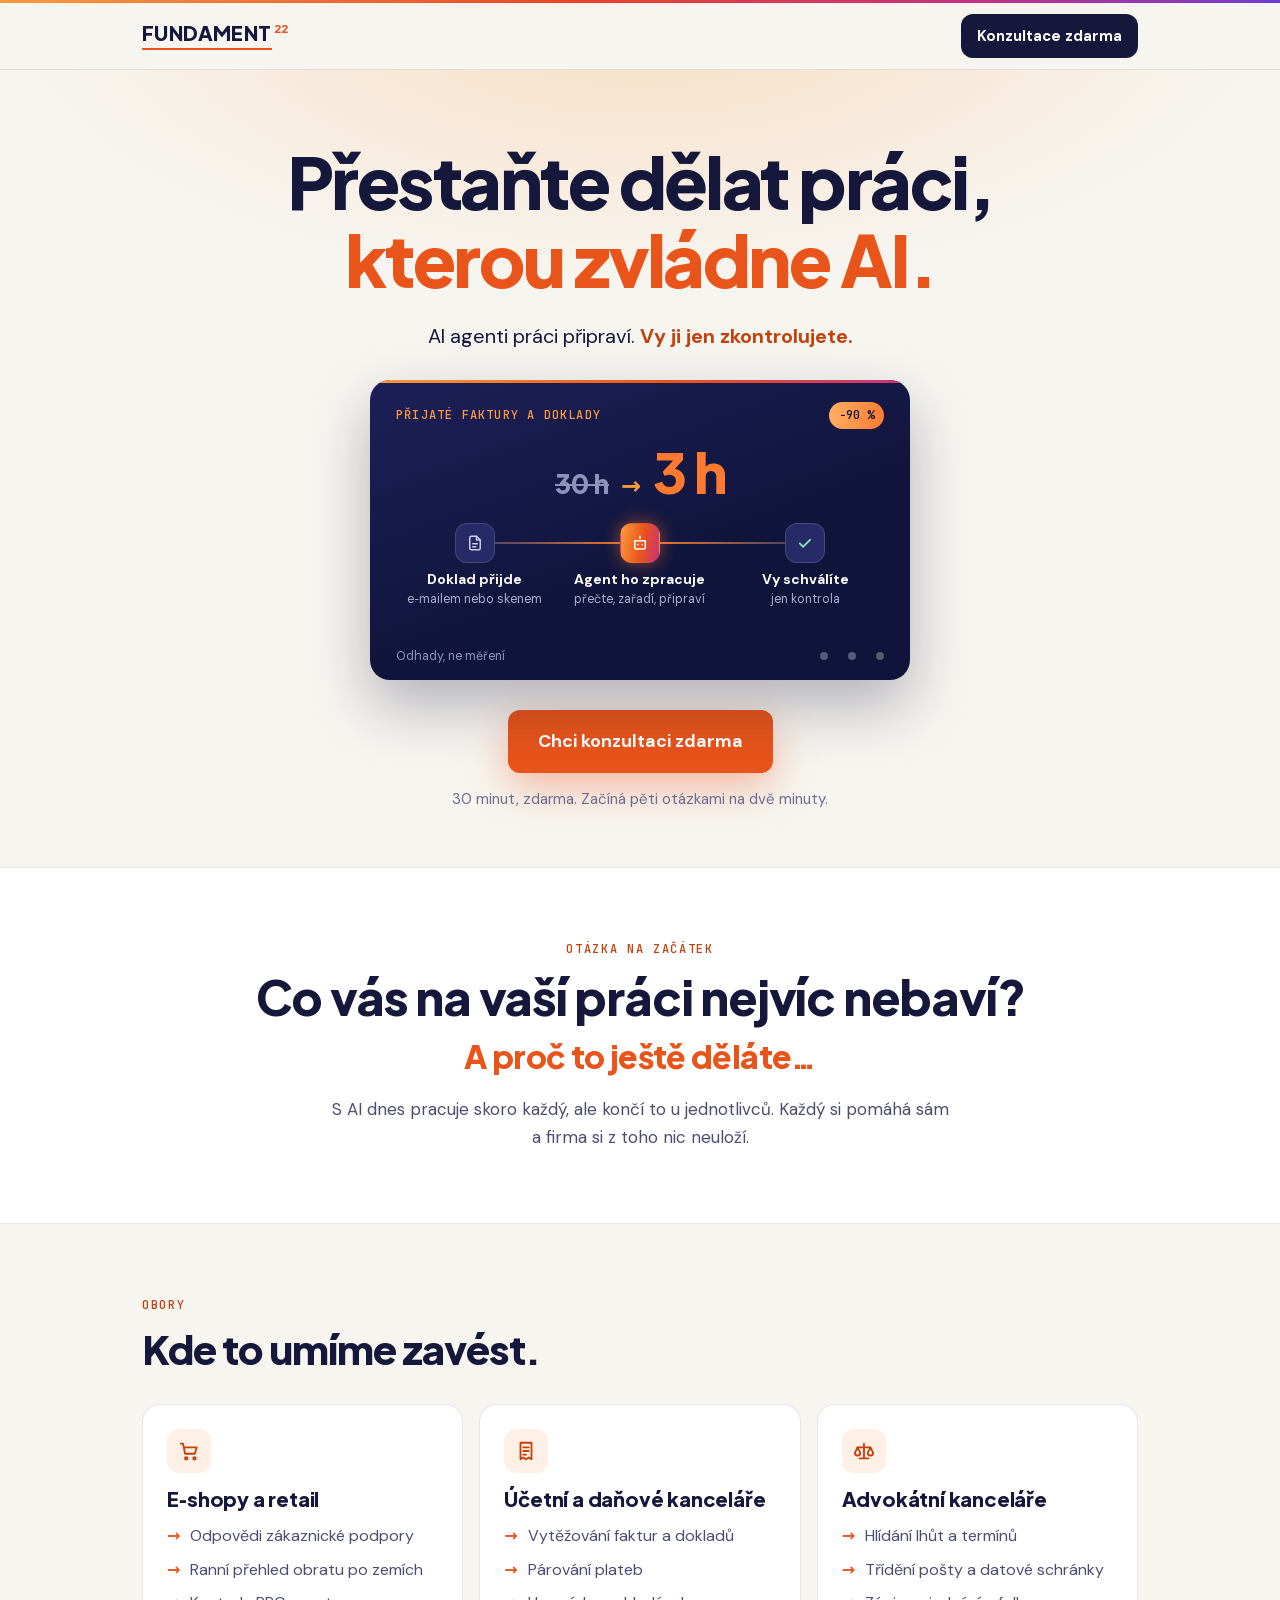
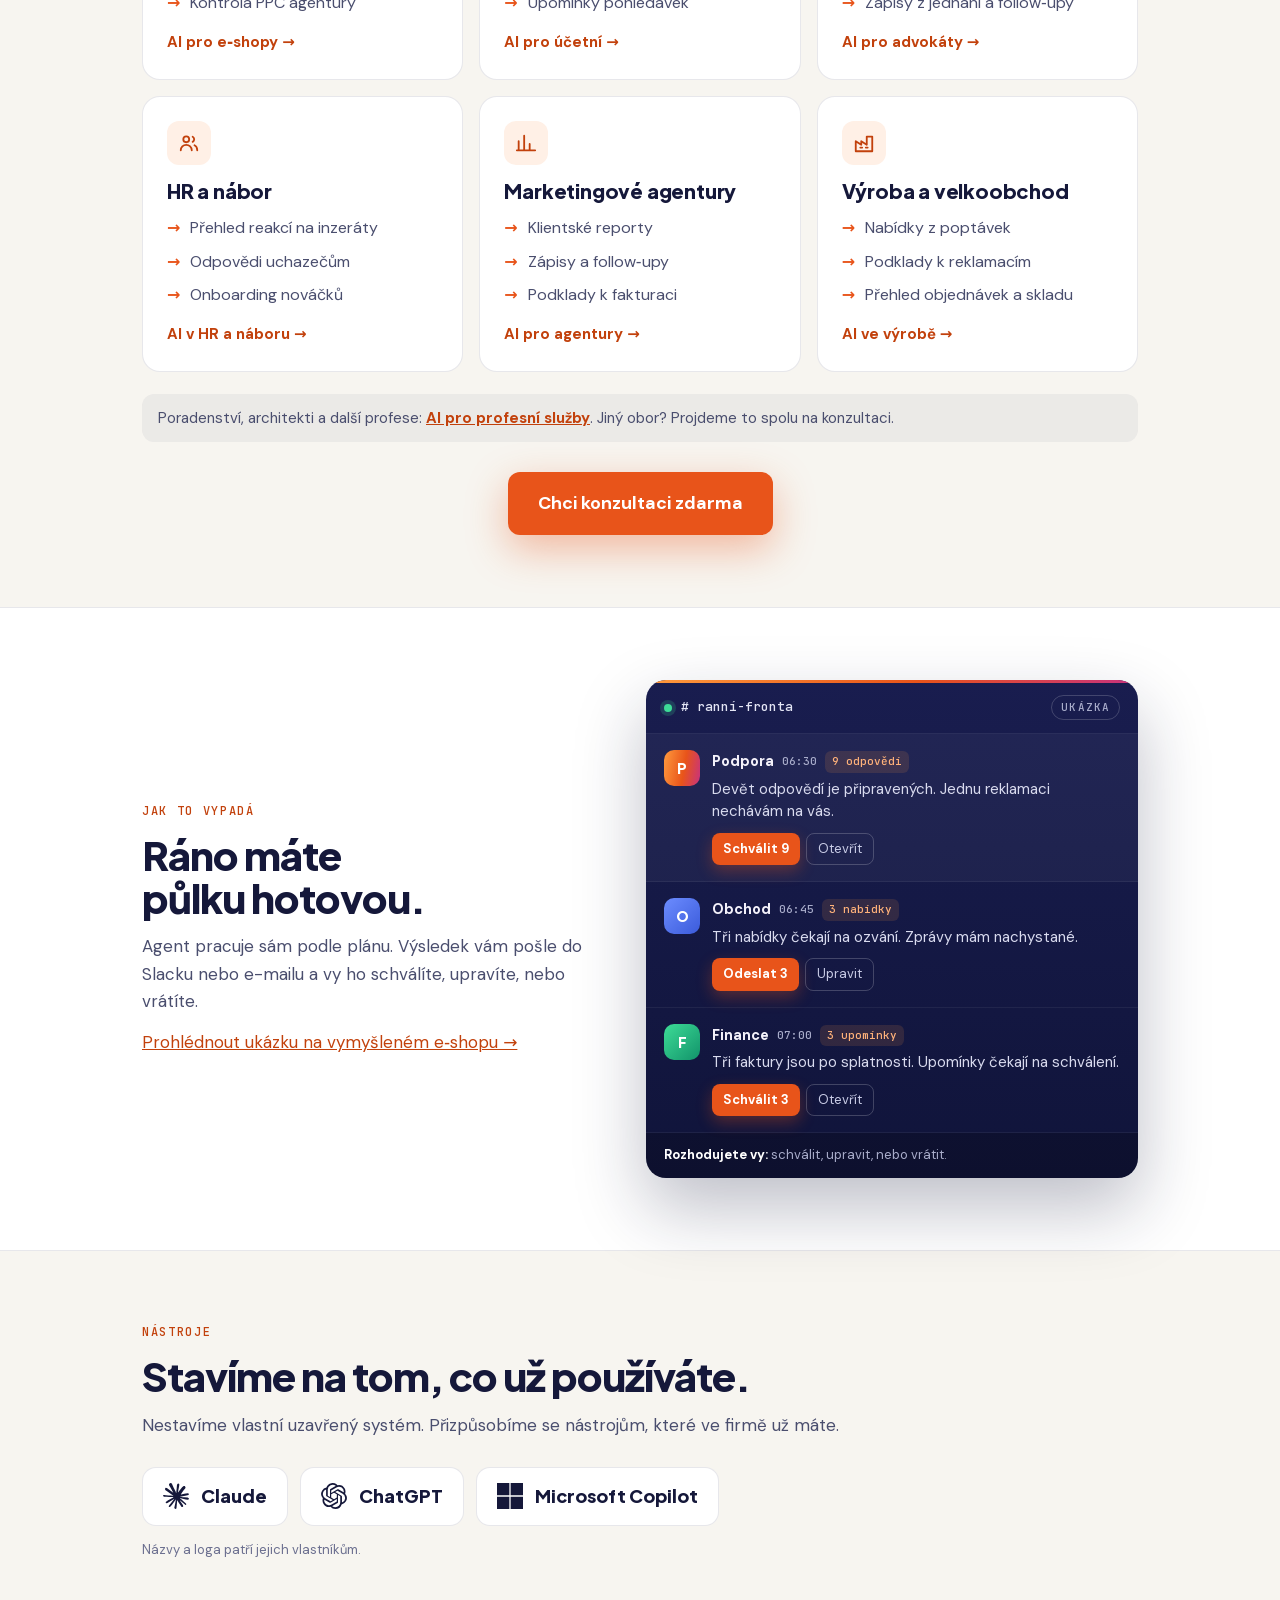
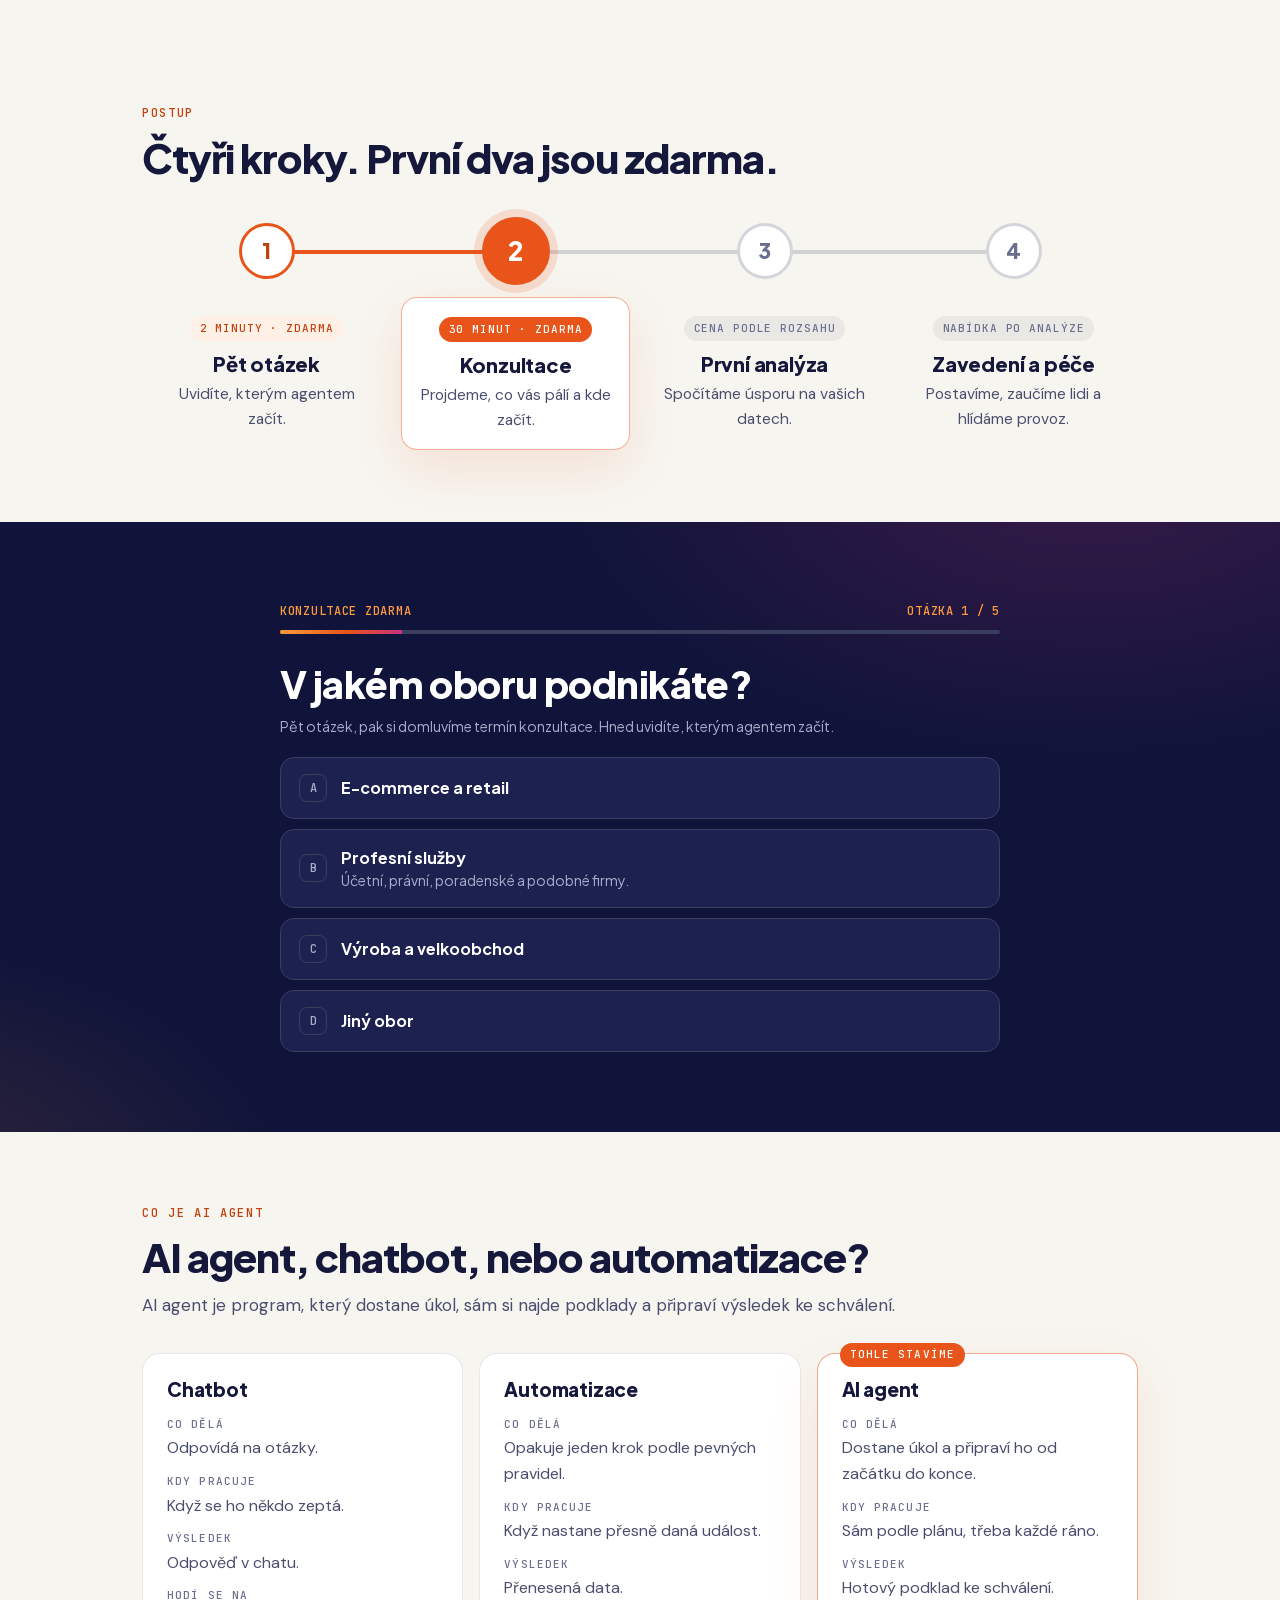
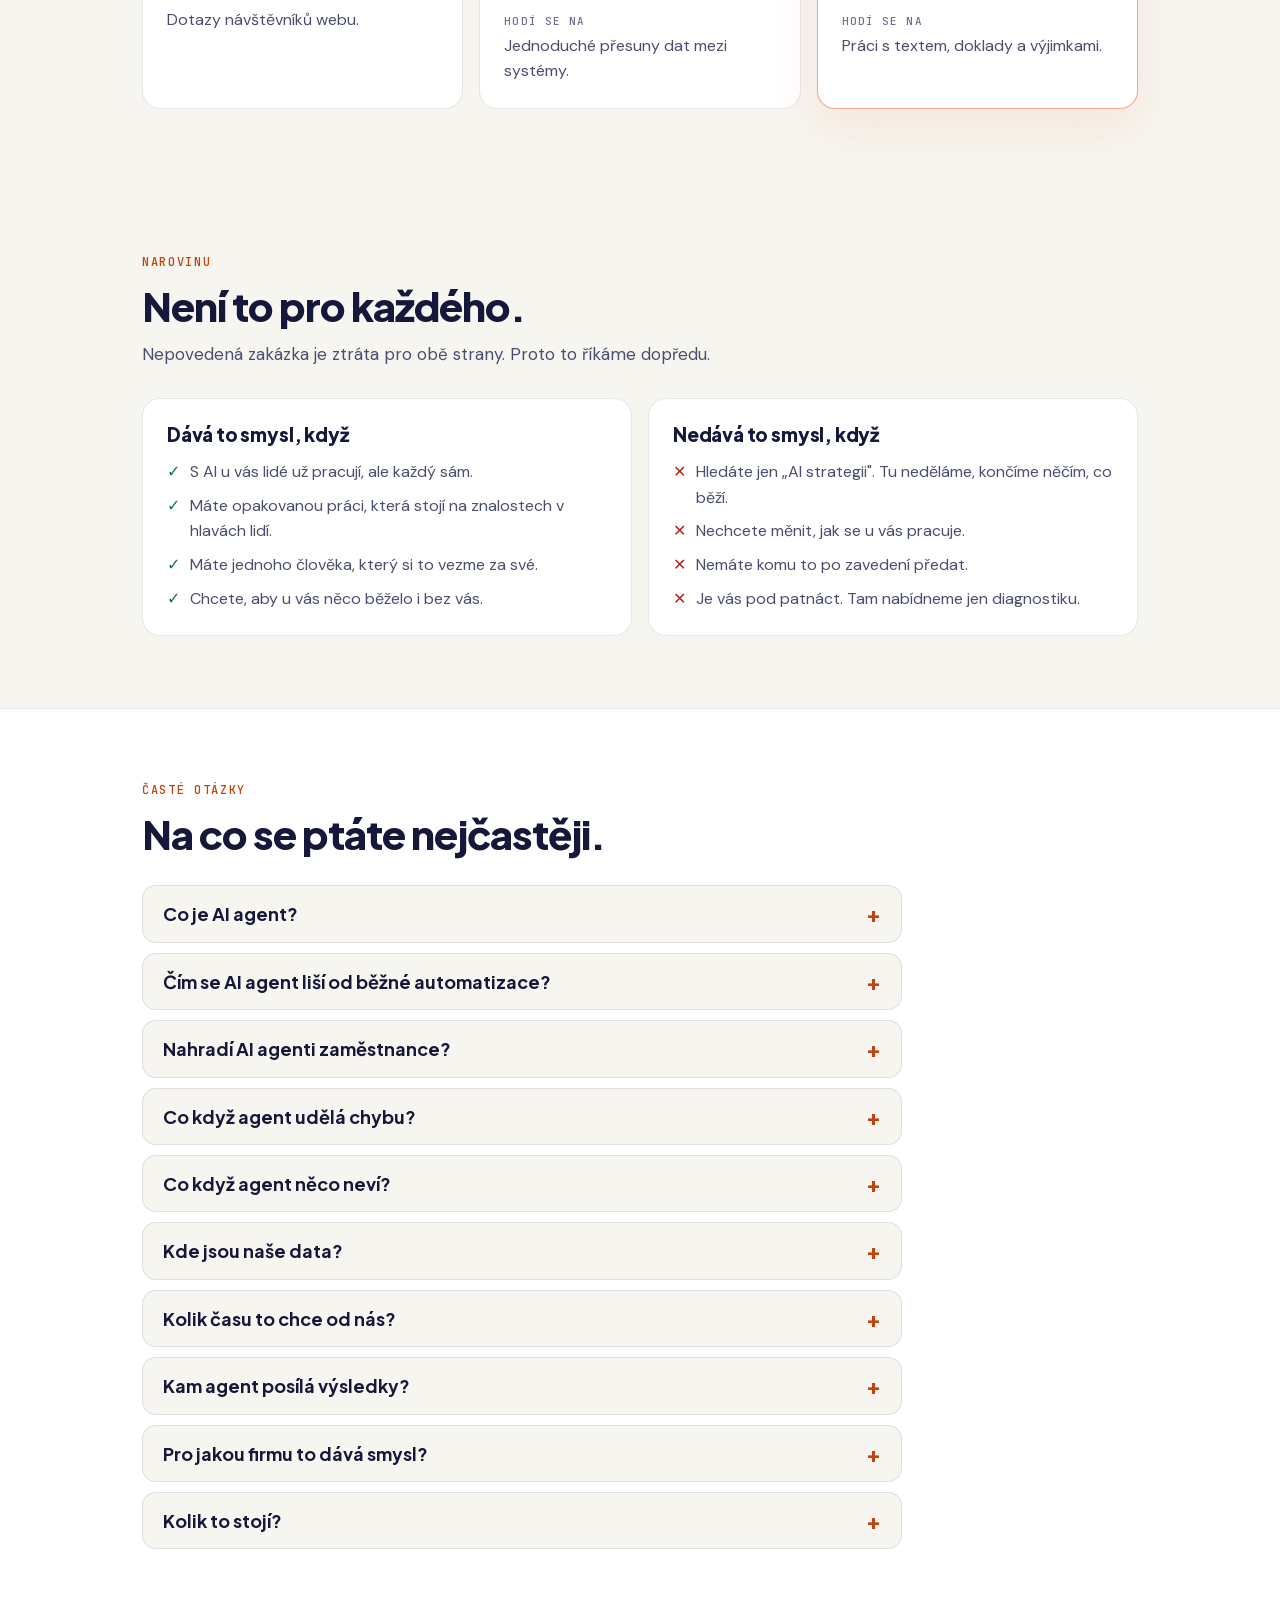
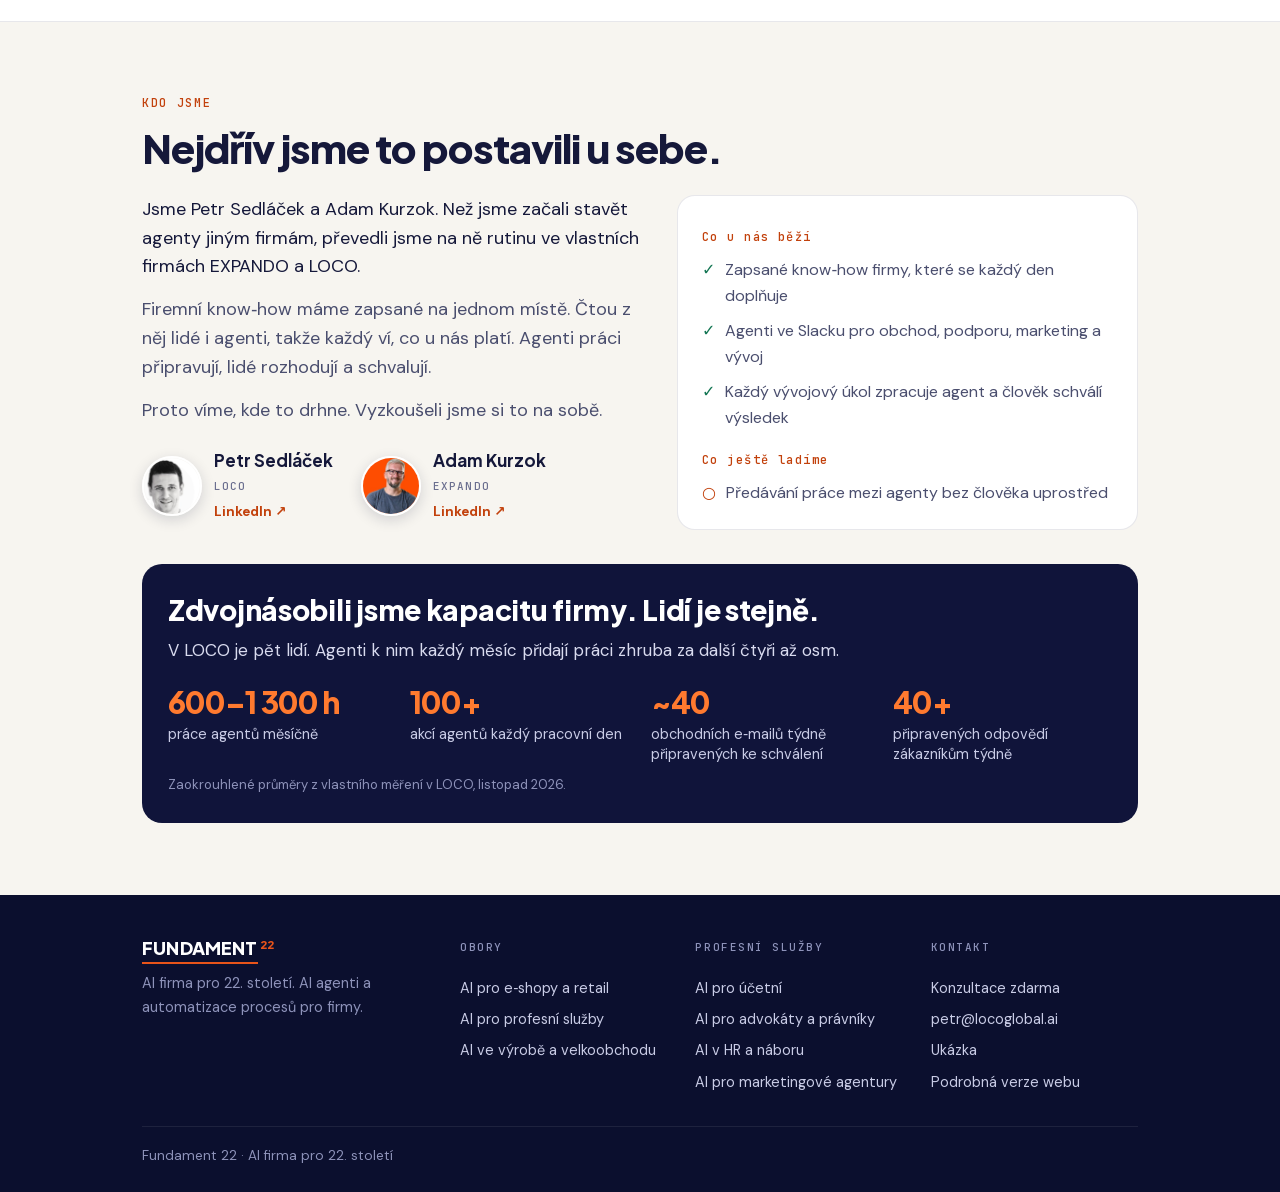
==== commit 5b4596ae: "Z Petrovy verze: úvodní otázka, čísla z provozu LOCO, sekce Není to pro každého, čtyři časté otázky " ====
--- a/index.html
+++ b/index.html
@@ -352,6 +352,19 @@
 .tools svg{flex:none;color:var(--ink)}
 .tm{margin-top:14px;font-size:13px;color:var(--ink3)}
 @media(max-width:600px){.tools li{flex:1 1 100%;padding:12px 16px;font-size:17px}}
+.qz{text-align:center}
+.qz h2{font-size:clamp(30px,5vw,48px)}
+.qz .qsub{font-family:var(--disp);font-weight:800;font-size:clamp(22px,3.4vw,32px);letter-spacing:-.02em;color:var(--or);margin-top:8px}
+.qz .sub{max-width:620px;margin-left:auto;margin-right:auto}
+.ours{margin-top:34px;background:var(--dark);color:#fff;border-radius:20px;padding:28px 26px}
+.ours h3{font-size:clamp(22px,3vw,28px);color:#fff}
+.ours>p{margin-top:10px;color:#D9DBEF}
+.nums4{display:grid;gap:18px 22px;margin-top:22px;grid-template-columns:1fr 1fr}
+@media(min-width:860px){.nums4{grid-template-columns:repeat(4,1fr)}}
+.nums4 b{display:block;font-family:var(--disp);font-weight:800;font-size:clamp(24px,2.6vw,30px);letter-spacing:-.03em;line-height:1.1;color:#FF7A2F;white-space:nowrap}
+.nums4 span{display:block;margin-top:6px;font-size:14.5px;line-height:1.35;color:#C9CCE6}
+.ours .tm{color:#8E93BA}
+@media(max-width:600px){.ours{padding:22px 18px}}
 </style>
 </head>
 <body>
@@ -380,6 +393,13 @@
 </div>
 <div class="cta"><a class="btn big" href="#analyza">Chci konzultaci zdarma</a></div>
 <p class="micro">30 minut, zdarma. Začíná pěti otázkami na dvě minuty.</p>
+</div></section>
+
+<section class="white" id="otazka"><div class="wrap qz">
+<p class="eyebrow">Otázka na začátek</p>
+<h2>Co vás na vaší práci nejvíc nebaví?</h2>
+<p class="qsub">A proč to ještě děláte…</p>
+<p class="sub">S AI dnes pracuje skoro každý, ale končí to u jednotlivců. Každý si pomáhá sám a firma si z toho nic neuloží.</p>
 </div></section>
 
 <section id="obory"><div class="wrap">
@@ -472,6 +492,24 @@
 </div>
 </div></section>
 
+<section id="pro-koho"><div class="wrap">
+<p class="eyebrow">Narovinu</p>
+<h2>Není to pro každého.</h2>
+<p class="sub">Nepovedená zakázka je ztráta pro obě strany. Proto to říkáme dopředu.</p>
+<div class="fit">
+<article class="card yes"><h3>Dává to smysl, když</h3><ul>
+<li>S AI u vás lidé už pracují, ale každý sám.</li>
+<li>Máte opakovanou práci, která stojí na znalostech v hlavách lidí.</li>
+<li>Máte jednoho člověka, který si to vezme za své.</li>
+<li>Chcete, aby u vás něco běželo i bez vás.</li></ul></article>
+<article class="card nope"><h3>Nedává to smysl, když</h3><ul>
+<li>Hledáte jen „AI strategii". Tu neděláme, končíme něčím, co běží.</li>
+<li>Nechcete měnit, jak se u vás pracuje.</li>
+<li>Nemáte komu to po zavedení předat.</li>
+<li>Je vás pod patnáct. Tam nabídneme jen diagnostiku.</li></ul></article>
+</div>
+</div></section>
+
 <section class="white" id="otazky"><div class="wrap">
 <p class="eyebrow">Časté otázky</p>
 <h2>Na co se ptáte nejčastěji.</h2>
@@ -479,12 +517,16 @@
 <details><summary>Co je AI agent?</summary><p>Program, který dostane úkol, sám si najde podklady ve vašich systémech, připraví výsledek a pošle ho ke schválení. Nečeká na otázku jako chatbot, pracuje sám podle plánu.</p></details>
 <details><summary>Čím se AI agent liší od běžné automatizace?</summary><p>Běžná automatizace opakuje jeden krok podle pevných pravidel. Agent si poradí i s textem a výjimkami: přečte e‑mail nebo doklad, navrhne, co s ním, a nejasné případy nechá na člověku.</p></details>
 <details><summary>Nahradí AI agenti zaměstnance?</summary><p>Ne. Agent práci připraví a člověk ji zkontroluje a schválí. Lidem ubude rutina a zbude jim čas na práci, kde je potřeba úsudek.</p></details>
+<details><summary>Co když agent udělá chybu?</summary><p>K zákazníkovi nejde nic bez schválení člověka: agent navrhuje, vy schvalujete. Samostatnost mu přidáváme po oblastech, až když má za sebou řadu schválených výstupů.</p></details>
+<details><summary>Co když agent něco neví?</summary><p>Řekne „nevím“ a nechá to na vás. Nevymýšlí si a nemlčí. Když ve firemních znalostech chybí pravidlo, navrhne ho dopsat.</p></details>
+<details><summary>Kde jsou naše data?</summary><p>Ve vašich nástrojích a ve vašich účtech. Agent čte jen systémy, které mu sami napojíte, a zapsané know‑how patří vám.</p></details>
+<details><summary>Kolik času to chce od nás?</summary><p>Konzultaci, první analýzu a pak průběžné schvalování návrhů. Nejvíc času to chce první týdny, kdy agenty ladíme na vaši firmu.</p></details>
 <details><summary>Kam agent posílá výsledky?</summary><p>Do Slacku nebo e‑mailu. Tam je schválíte, upravíte, nebo vrátíte.</p></details>
 <details><summary>Pro jakou firmu to dává smysl?</summary><p>Pro firmu, kde se každý týden opakuje stejná ruční práce: doklady, dotazy zákazníků, nabídky, reporty nebo upomínky. Jestli je to váš případ, zjistíte na konzultaci.</p></details>
 <details><summary>Kolik to stojí?</summary><p>Úvodní konzultace na 30 minut je zdarma. První analýza má cenu podle rozsahu a nabídku na zavedení dostanete až po ní.</p></details>
 </div>
 <script type="application/ld+json">
-{"@context": "https://schema.org", "@type": "FAQPage", "mainEntity": [{"@type": "Question", "name": "Co je AI agent?", "acceptedAnswer": {"@type": "Answer", "text": "Program, který dostane úkol, sám si najde podklady ve vašich systémech, připraví výsledek a pošle ho ke schválení. Nečeká na otázku jako chatbot, pracuje sám podle plánu."}}, {"@type": "Question", "name": "Čím se AI agent liší od běžné automatizace?", "acceptedAnswer": {"@type": "Answer", "text": "Běžná automatizace opakuje jeden krok podle pevných pravidel. Agent si poradí i s textem a výjimkami: přečte e‑mail nebo doklad, navrhne, co s ním, a nejasné případy nechá na člověku."}}, {"@type": "Question", "name": "Nahradí AI agenti zaměstnance?", "acceptedAnswer": {"@type": "Answer", "text": "Ne. Agent práci připraví a člověk ji zkontroluje a schválí. Lidem ubude rutina a zbude jim čas na práci, kde je potřeba úsudek."}}, {"@type": "Question", "name": "Kam agent posílá výsledky?", "acceptedAnswer": {"@type": "Answer", "text": "Do Slacku nebo e‑mailu. Tam je schválíte, upravíte, nebo vrátíte."}}, {"@type": "Question", "name": "Pro jakou firmu to dává smysl?", "acceptedAnswer": {"@type": "Answer", "text": "Pro firmu, kde se každý týden opakuje stejná ruční práce: doklady, dotazy zákazníků, nabídky, reporty nebo upomínky. Jestli je to váš případ, zjistíte na konzultaci."}}, {"@type": "Question", "name": "Kolik to stojí?", "acceptedAnswer": {"@type": "Answer", "text": "Úvodní konzultace na 30 minut je zdarma. První analýza má cenu podle rozsahu a nabídku na zavedení dostanete až po ní."}}]}
+{"@context": "https://schema.org", "@type": "FAQPage", "mainEntity": [{"@type": "Question", "name": "Co je AI agent?", "acceptedAnswer": {"@type": "Answer", "text": "Program, který dostane úkol, sám si najde podklady ve vašich systémech, připraví výsledek a pošle ho ke schválení. Nečeká na otázku jako chatbot, pracuje sám podle plánu."}}, {"@type": "Question", "name": "Čím se AI agent liší od běžné automatizace?", "acceptedAnswer": {"@type": "Answer", "text": "Běžná automatizace opakuje jeden krok podle pevných pravidel. Agent si poradí i s textem a výjimkami: přečte e‑mail nebo doklad, navrhne, co s ním, a nejasné případy nechá na člověku."}}, {"@type": "Question", "name": "Nahradí AI agenti zaměstnance?", "acceptedAnswer": {"@type": "Answer", "text": "Ne. Agent práci připraví a člověk ji zkontroluje a schválí. Lidem ubude rutina a zbude jim čas na práci, kde je potřeba úsudek."}}, {"@type": "Question", "name": "Co když agent udělá chybu?", "acceptedAnswer": {"@type": "Answer", "text": "K zákazníkovi nejde nic bez schválení člověka: agent navrhuje, vy schvalujete. Samostatnost mu přidáváme po oblastech, až když má za sebou řadu schválených výstupů."}}, {"@type": "Question", "name": "Co když agent něco neví?", "acceptedAnswer": {"@type": "Answer", "text": "Řekne „nevím“ a nechá to na vás. Nevymýšlí si a nemlčí. Když ve firemních znalostech chybí pravidlo, navrhne ho dopsat."}}, {"@type": "Question", "name": "Kde jsou naše data?", "acceptedAnswer": {"@type": "Answer", "text": "Ve vašich nástrojích a ve vašich účtech. Agent čte jen systémy, které mu sami napojíte, a zapsané know‑how patří vám."}}, {"@type": "Question", "name": "Kolik času to chce od nás?", "acceptedAnswer": {"@type": "Answer", "text": "Konzultaci, první analýzu a pak průběžné schvalování návrhů. Nejvíc času to chce první týdny, kdy agenty ladíme na vaši firmu."}}, {"@type": "Question", "name": "Kam agent posílá výsledky?", "acceptedAnswer": {"@type": "Answer", "text": "Do Slacku nebo e‑mailu. Tam je schválíte, upravíte, nebo vrátíte."}}, {"@type": "Question", "name": "Pro jakou firmu to dává smysl?", "acceptedAnswer": {"@type": "Answer", "text": "Pro firmu, kde se každý týden opakuje stejná ruční práce: doklady, dotazy zákazníků, nabídky, reporty nebo upomínky. Jestli je to váš případ, zjistíte na konzultaci."}}, {"@type": "Question", "name": "Kolik to stojí?", "acceptedAnswer": {"@type": "Answer", "text": "Úvodní konzultace na 30 minut je zdarma. První analýza má cenu podle rozsahu a nabídku na zavedení dostanete až po ní."}}]}
 </script>
 </div></section>
 
@@ -504,6 +546,17 @@
 <p class="n">Co ještě ladíme</p>
 <ul class="todo"><li>Předávání práce mezi agenty bez člověka uprostřed</li></ul>
 </div>
+</div>
+<div class="ours">
+<h3>Zdvojnásobili jsme kapacitu firmy. Lidí je stejně.</h3>
+<p>V LOCO je pět lidí. Agenti k nim každý měsíc přidají práci zhruba za další čtyři až osm.</p>
+<div class="nums4">
+<div><b>600–1 300 h</b><span>práce agentů měsíčně</span></div>
+<div><b>100+</b><span>akcí agentů každý pracovní den</span></div>
+<div><b>~40</b><span>obchodních e‑mailů týdně připravených ke schválení</span></div>
+<div><b>40+</b><span>připravených odpovědí zákazníkům týdně</span></div>
+</div>
+<p class="tm">Zaokrouhlené průměry z vlastního měření v LOCO, listopad 2026.</p>
 </div>
 </div></section>
 </main>
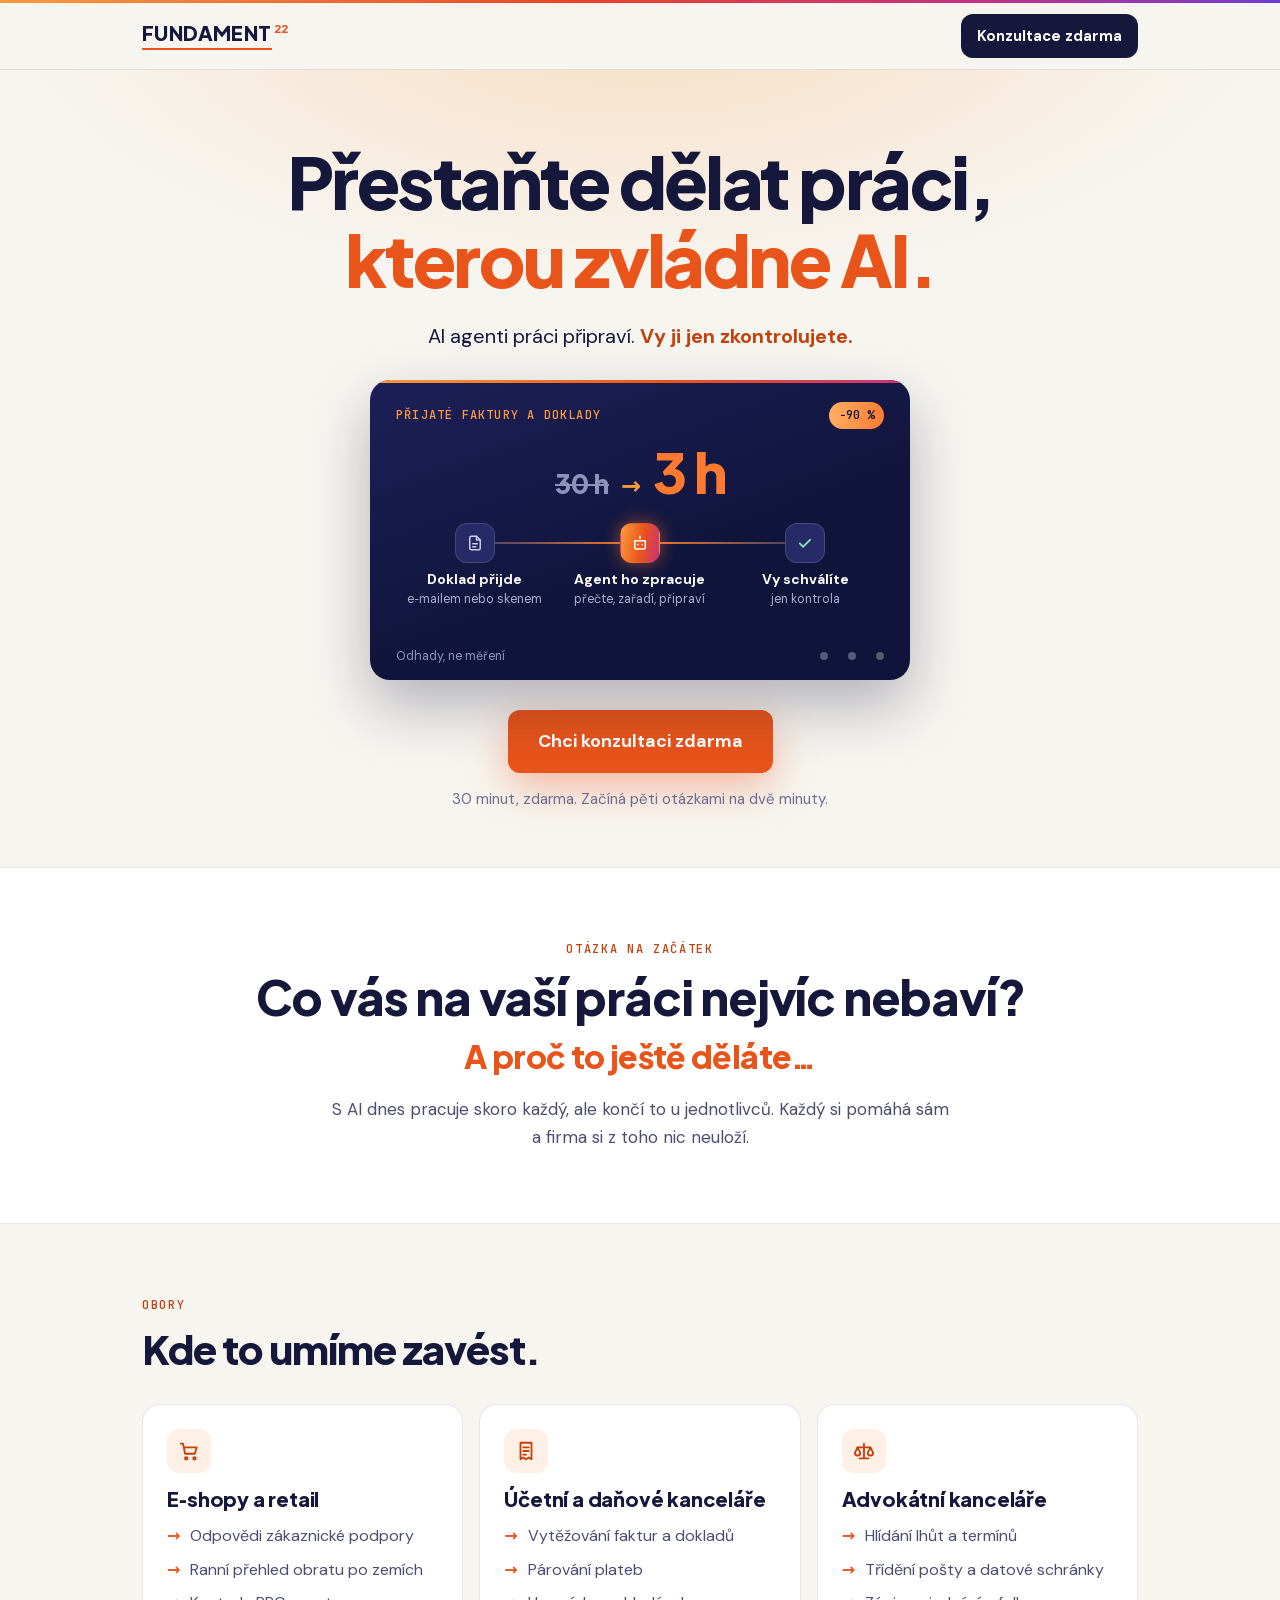
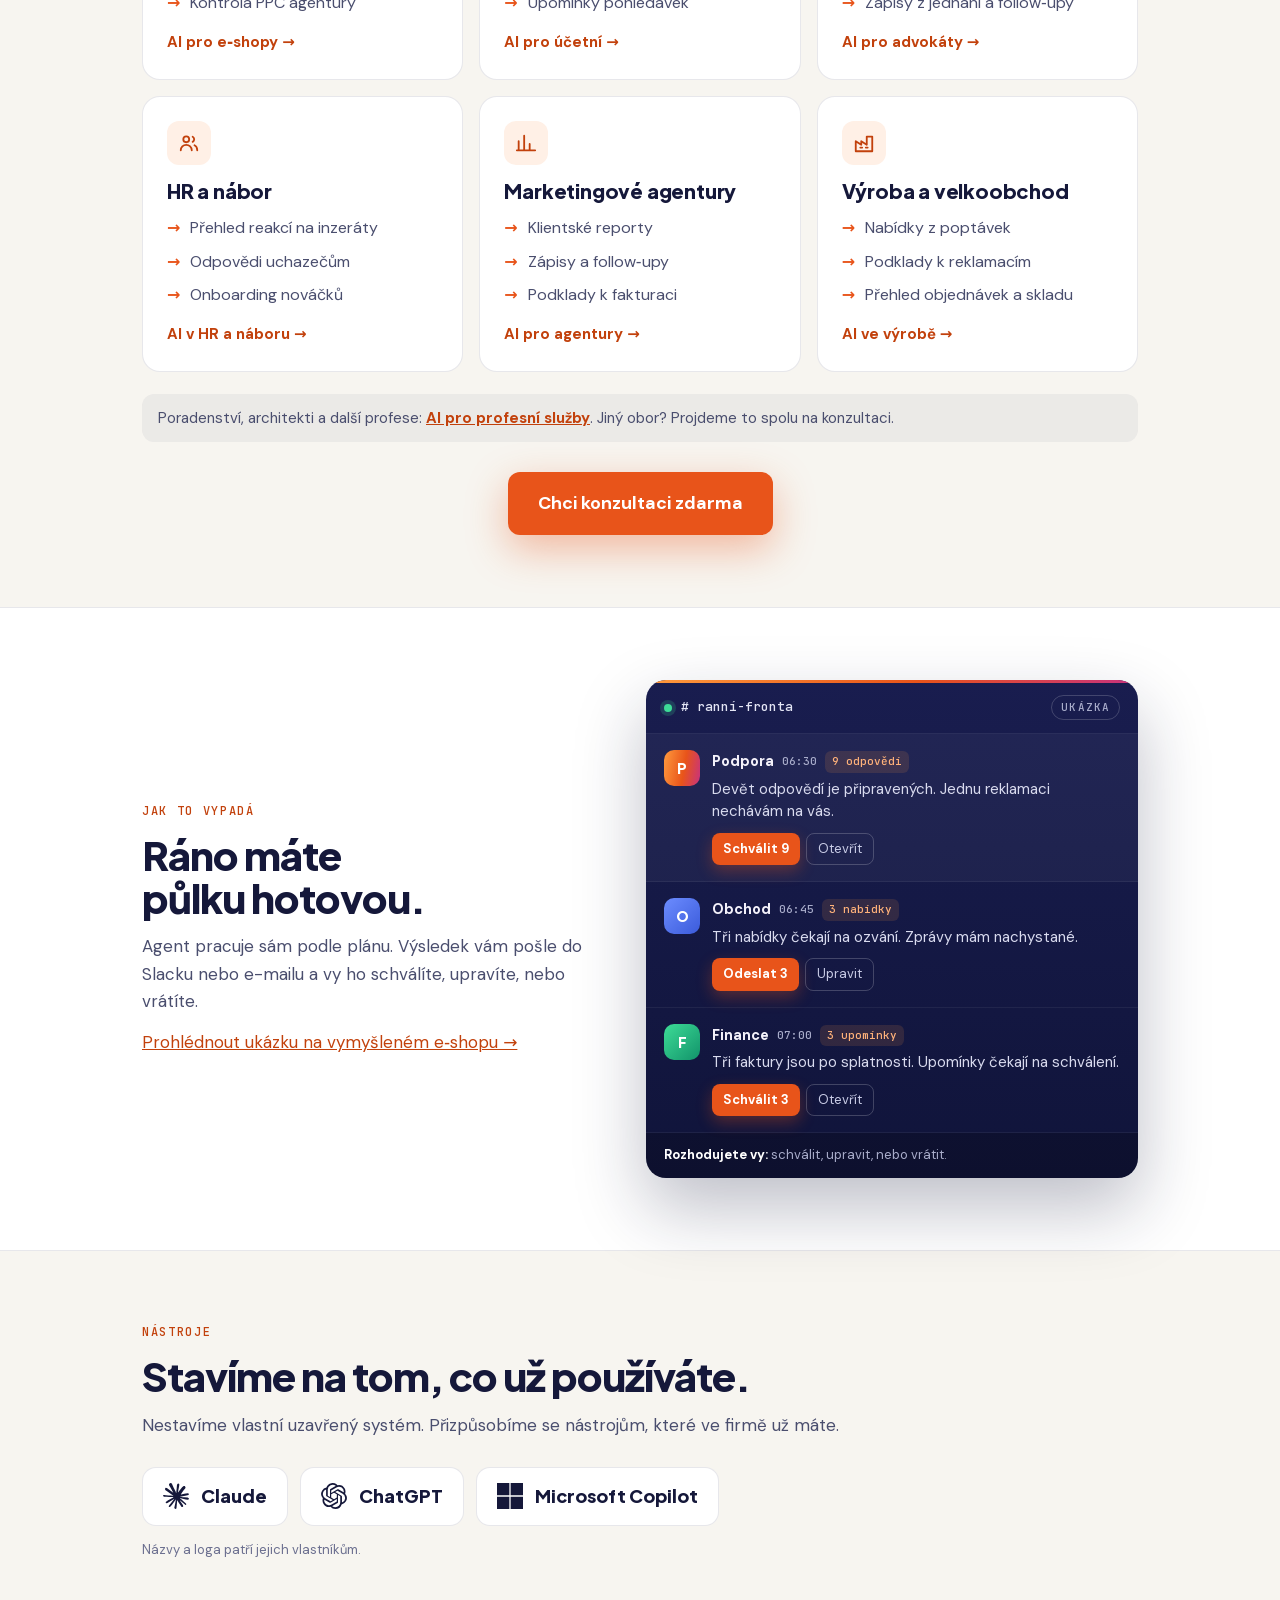
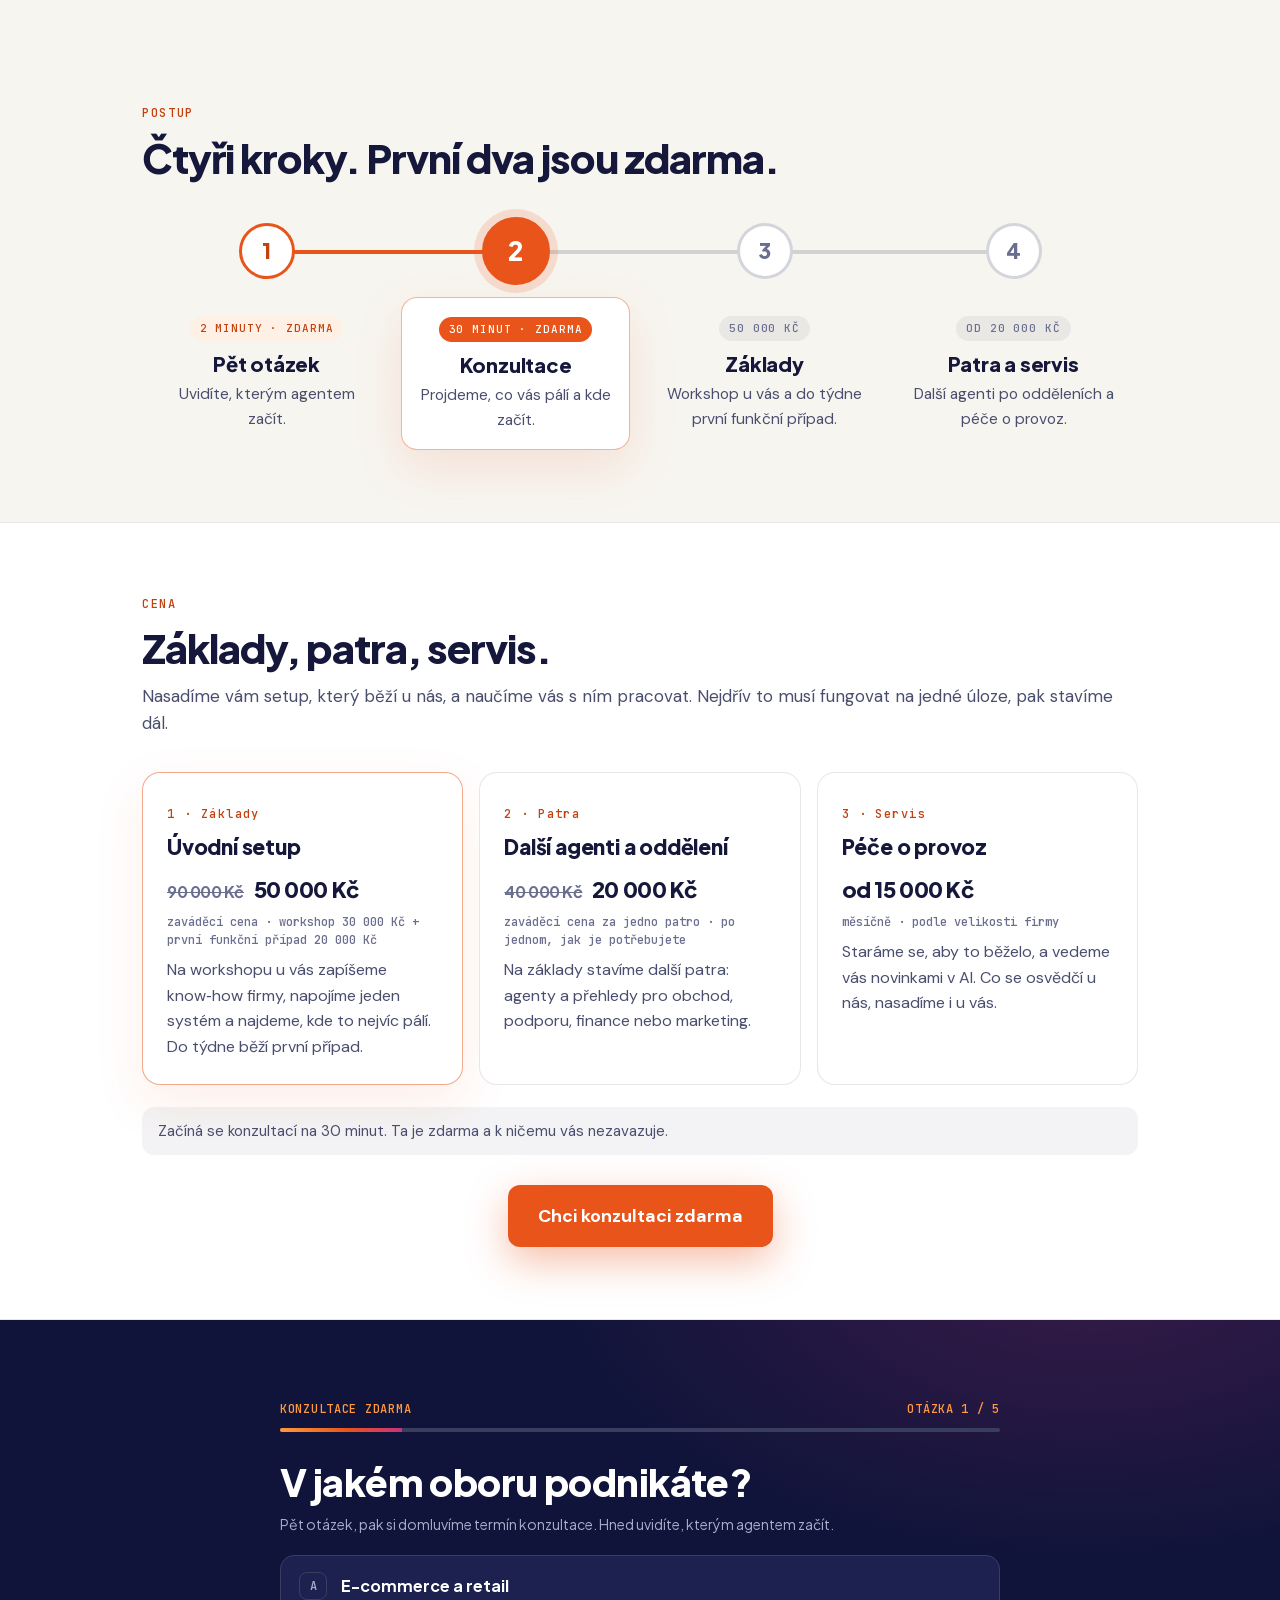
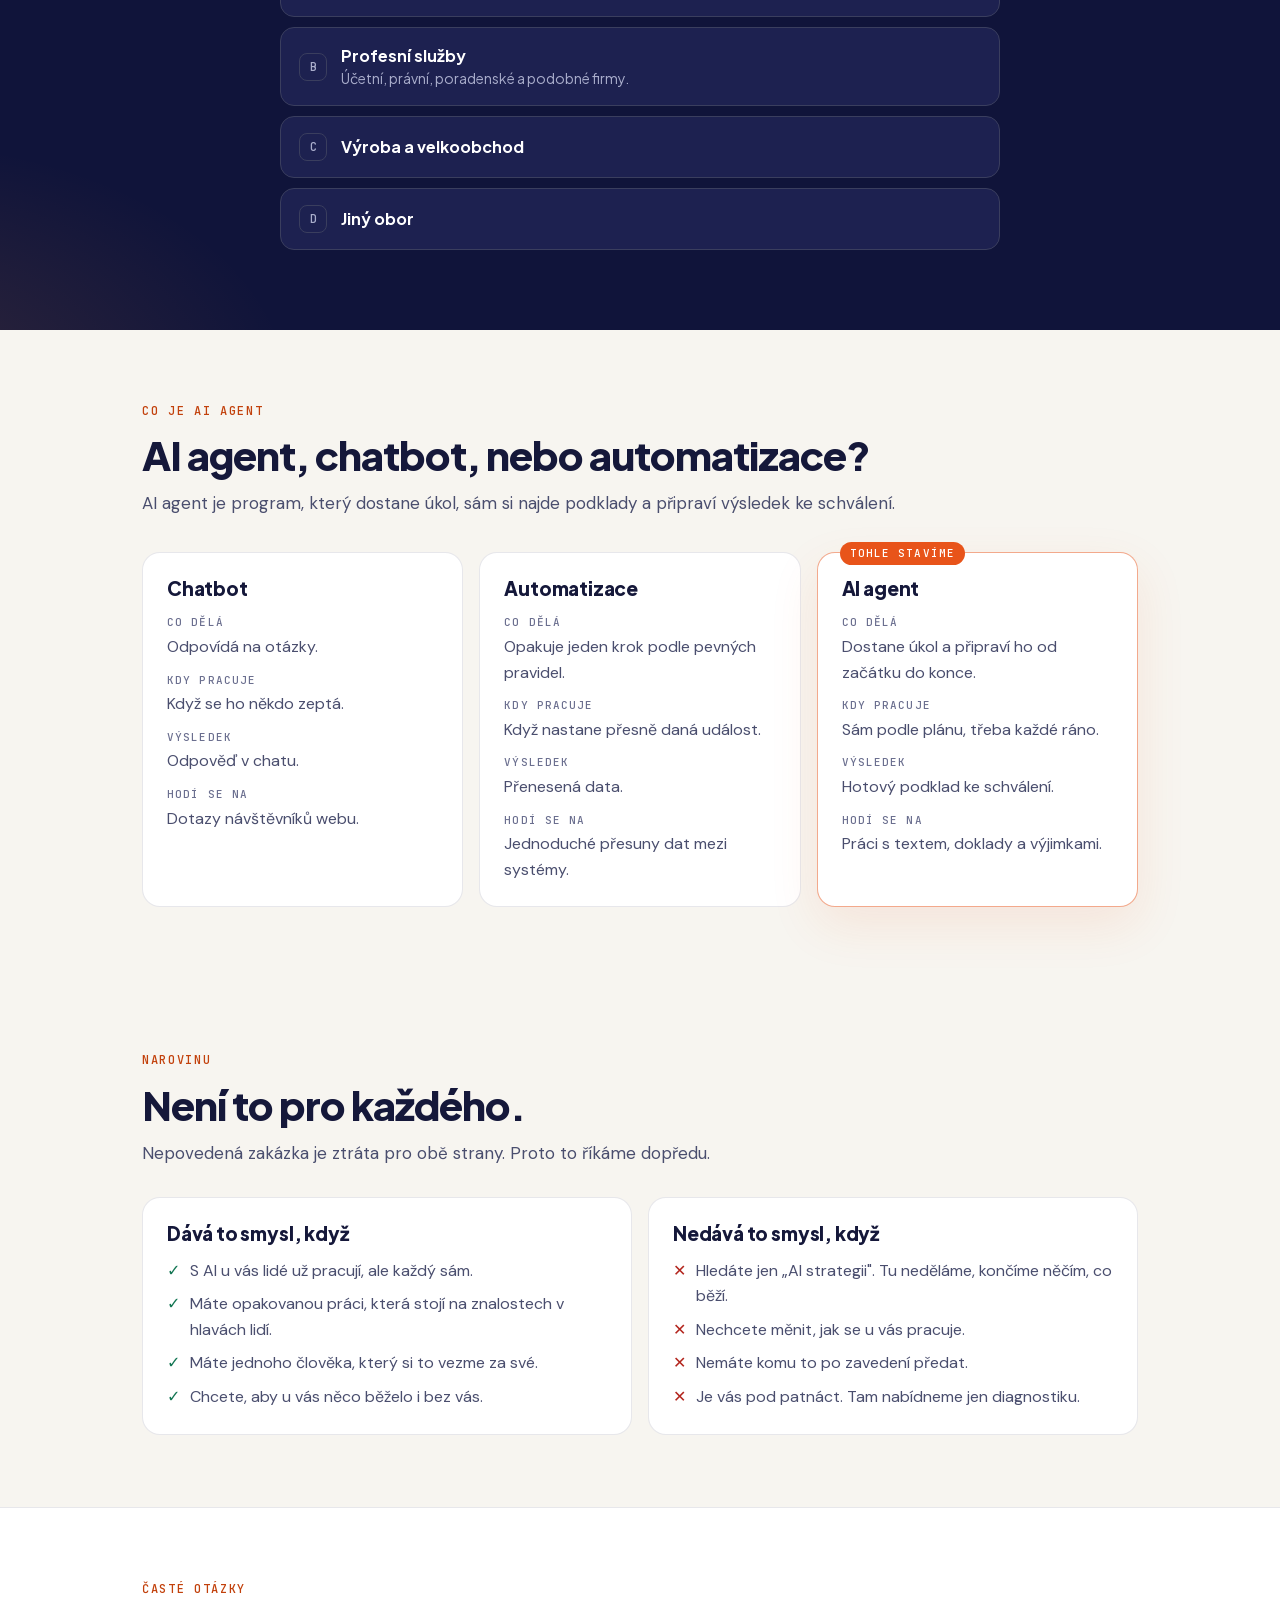
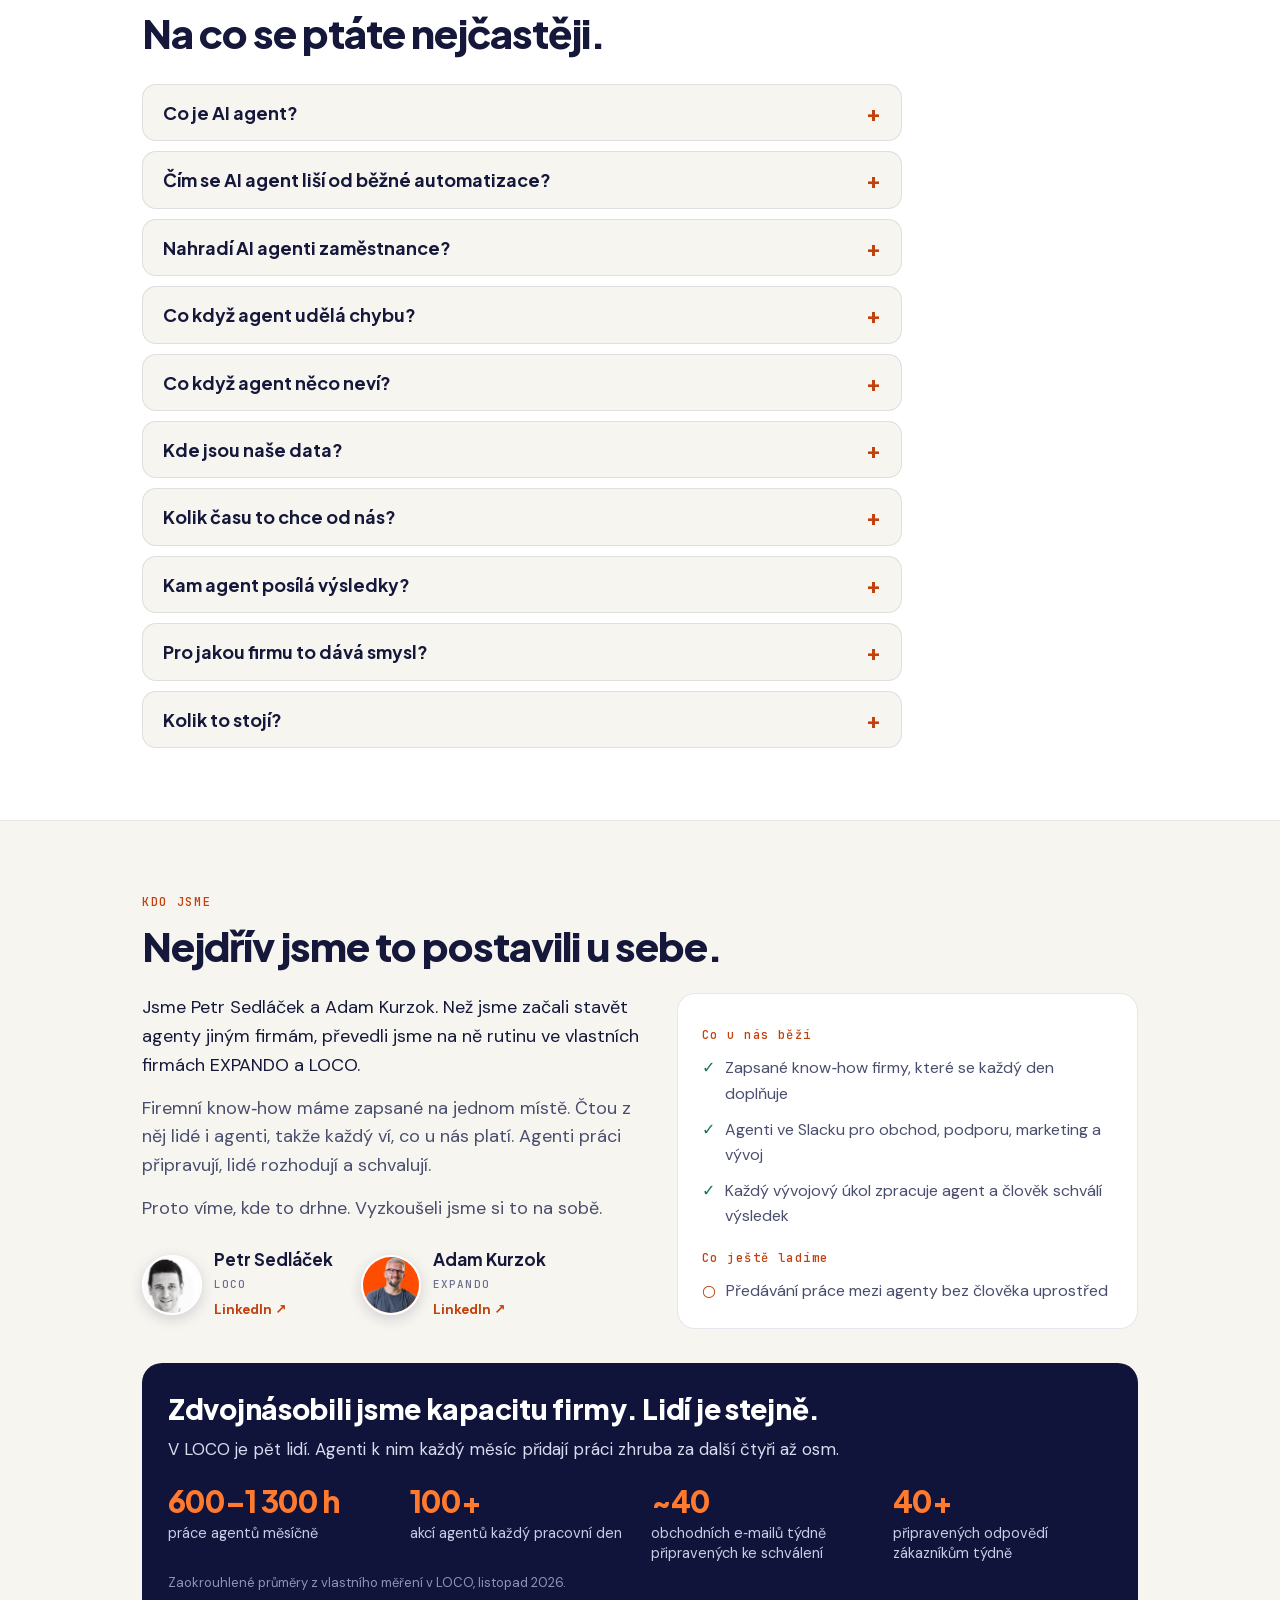
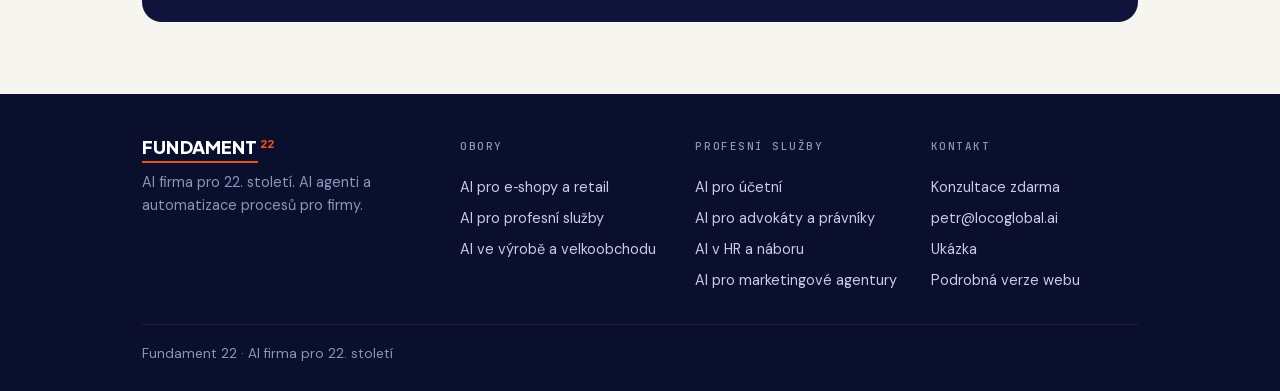
==== commit 4df432dc: "Ceník podle Petra: Základy, patra, servis; postup a odpovědi o ceně sladěné Co-Authored-By: Claude F" ====
--- a/index.html
+++ b/index.html
@@ -365,6 +365,9 @@
 .nums4 span{display:block;margin-top:6px;font-size:14.5px;line-height:1.35;color:#C9CCE6}
 .ours .tm{color:#8E93BA}
 @media(max-width:600px){.ours{padding:22px 18px}}
+.pr .price s{font-size:16px;font-weight:700;color:var(--ink3);margin-right:6px}
+.pr .pn{font-family:var(--mono);font-size:12px;line-height:1.5;color:var(--ink3);margin-top:6px}
+.pr h3{font-size:21px}
 </style>
 </head>
 <body>
@@ -457,9 +460,22 @@
 <ol class="flow">
 <li class="free1"><span class="dot">1</span><div class="fb"><span class="tag">2 minuty · zdarma</span><h3>Pět otázek</h3><p>Uvidíte, kterým agentem začít.</p></div></li>
 <li class="main"><span class="dot">2</span><div class="fb"><span class="tag">30 minut · zdarma</span><h3>Konzultace</h3><p>Projdeme, co vás pálí a kde začít.</p></div></li>
-<li><span class="dot">3</span><div class="fb"><span class="tag">cena podle rozsahu</span><h3>První analýza</h3><p>Spočítáme úsporu na vašich datech.</p></div></li>
-<li><span class="dot">4</span><div class="fb"><span class="tag">nabídka po analýze</span><h3>Zavedení a péče</h3><p>Postavíme, zaučíme lidi a hlídáme provoz.</p></div></li>
+<li><span class="dot">3</span><div class="fb"><span class="tag">50 000 Kč</span><h3>Základy</h3><p>Workshop u vás a do týdne první funkční případ.</p></div></li>
+<li><span class="dot">4</span><div class="fb"><span class="tag">od 20 000 Kč</span><h3>Patra a servis</h3><p>Další agenti po odděleních a péče o provoz.</p></div></li>
 </ol>
+</div></section>
+
+<section class="white" id="cena"><div class="wrap">
+<p class="eyebrow">Cena</p>
+<h2>Základy, patra, servis.</h2>
+<p class="sub">Nasadíme vám setup, který běží u nás, a naučíme vás s ním pracovat. Nejdřív to musí fungovat na jedné úloze, pak stavíme dál.</p>
+<div class="grid3 pr">
+<article class="card hl"><p class="n">1 · Základy</p><h3>Úvodní setup</h3><p class="price"><s>90 000 Kč</s> 50 000 Kč</p><p class="pn">zaváděcí cena · workshop 30 000 Kč + první funkční případ 20 000 Kč</p><p>Na workshopu u vás zapíšeme know‑how firmy, napojíme jeden systém a najdeme, kde to nejvíc pálí. Do týdne běží první případ.</p></article>
+<article class="card"><p class="n">2 · Patra</p><h3>Další agenti a oddělení</h3><p class="price"><s>40 000 Kč</s> 20 000 Kč</p><p class="pn">zaváděcí cena za jedno patro · po jednom, jak je potřebujete</p><p>Na základy stavíme další patra: agenty a přehledy pro obchod, podporu, finance nebo marketing.</p></article>
+<article class="card"><p class="n">3 · Servis</p><h3>Péče o provoz</h3><p class="price">od 15 000 Kč</p><p class="pn">měsíčně · podle velikosti firmy</p><p>Staráme se, aby to běželo, a vedeme vás novinkami v AI. Co se osvědčí u nás, nasadíme i u vás.</p></article>
+</div>
+<p class="est">Začíná se konzultací na 30 minut. Ta je zdarma a k ničemu vás nezavazuje.</p>
+<div class="cta"><a class="btn big" href="#analyza">Chci konzultaci zdarma</a></div>
 </div></section>
 
 <section class="az" id="analyza"><div class="in">
@@ -520,13 +536,13 @@
 <details><summary>Co když agent udělá chybu?</summary><p>K zákazníkovi nejde nic bez schválení člověka: agent navrhuje, vy schvalujete. Samostatnost mu přidáváme po oblastech, až když má za sebou řadu schválených výstupů.</p></details>
 <details><summary>Co když agent něco neví?</summary><p>Řekne „nevím“ a nechá to na vás. Nevymýšlí si a nemlčí. Když ve firemních znalostech chybí pravidlo, navrhne ho dopsat.</p></details>
 <details><summary>Kde jsou naše data?</summary><p>Ve vašich nástrojích a ve vašich účtech. Agent čte jen systémy, které mu sami napojíte, a zapsané know‑how patří vám.</p></details>
-<details><summary>Kolik času to chce od nás?</summary><p>Konzultaci, první analýzu a pak průběžné schvalování návrhů. Nejvíc času to chce první týdny, kdy agenty ladíme na vaši firmu.</p></details>
+<details><summary>Kolik času to chce od nás?</summary><p>Konzultaci, workshop a pak průběžné schvalování návrhů. Nejvíc času to chce první týdny, kdy agenty ladíme na vaši firmu.</p></details>
 <details><summary>Kam agent posílá výsledky?</summary><p>Do Slacku nebo e‑mailu. Tam je schválíte, upravíte, nebo vrátíte.</p></details>
 <details><summary>Pro jakou firmu to dává smysl?</summary><p>Pro firmu, kde se každý týden opakuje stejná ruční práce: doklady, dotazy zákazníků, nabídky, reporty nebo upomínky. Jestli je to váš případ, zjistíte na konzultaci.</p></details>
-<details><summary>Kolik to stojí?</summary><p>Úvodní konzultace na 30 minut je zdarma. První analýza má cenu podle rozsahu a nabídku na zavedení dostanete až po ní.</p></details>
+<details><summary>Kolik to stojí?</summary><p>Úvodní konzultace na 30 minut je zdarma. Základy stojí v zaváděcí ceně 50 000 Kč, každé další patro 20 000 Kč a servis od 15 000 Kč měsíčně.</p></details>
 </div>
 <script type="application/ld+json">
-{"@context": "https://schema.org", "@type": "FAQPage", "mainEntity": [{"@type": "Question", "name": "Co je AI agent?", "acceptedAnswer": {"@type": "Answer", "text": "Program, který dostane úkol, sám si najde podklady ve vašich systémech, připraví výsledek a pošle ho ke schválení. Nečeká na otázku jako chatbot, pracuje sám podle plánu."}}, {"@type": "Question", "name": "Čím se AI agent liší od běžné automatizace?", "acceptedAnswer": {"@type": "Answer", "text": "Běžná automatizace opakuje jeden krok podle pevných pravidel. Agent si poradí i s textem a výjimkami: přečte e‑mail nebo doklad, navrhne, co s ním, a nejasné případy nechá na člověku."}}, {"@type": "Question", "name": "Nahradí AI agenti zaměstnance?", "acceptedAnswer": {"@type": "Answer", "text": "Ne. Agent práci připraví a člověk ji zkontroluje a schválí. Lidem ubude rutina a zbude jim čas na práci, kde je potřeba úsudek."}}, {"@type": "Question", "name": "Co když agent udělá chybu?", "acceptedAnswer": {"@type": "Answer", "text": "K zákazníkovi nejde nic bez schválení člověka: agent navrhuje, vy schvalujete. Samostatnost mu přidáváme po oblastech, až když má za sebou řadu schválených výstupů."}}, {"@type": "Question", "name": "Co když agent něco neví?", "acceptedAnswer": {"@type": "Answer", "text": "Řekne „nevím“ a nechá to na vás. Nevymýšlí si a nemlčí. Když ve firemních znalostech chybí pravidlo, navrhne ho dopsat."}}, {"@type": "Question", "name": "Kde jsou naše data?", "acceptedAnswer": {"@type": "Answer", "text": "Ve vašich nástrojích a ve vašich účtech. Agent čte jen systémy, které mu sami napojíte, a zapsané know‑how patří vám."}}, {"@type": "Question", "name": "Kolik času to chce od nás?", "acceptedAnswer": {"@type": "Answer", "text": "Konzultaci, první analýzu a pak průběžné schvalování návrhů. Nejvíc času to chce první týdny, kdy agenty ladíme na vaši firmu."}}, {"@type": "Question", "name": "Kam agent posílá výsledky?", "acceptedAnswer": {"@type": "Answer", "text": "Do Slacku nebo e‑mailu. Tam je schválíte, upravíte, nebo vrátíte."}}, {"@type": "Question", "name": "Pro jakou firmu to dává smysl?", "acceptedAnswer": {"@type": "Answer", "text": "Pro firmu, kde se každý týden opakuje stejná ruční práce: doklady, dotazy zákazníků, nabídky, reporty nebo upomínky. Jestli je to váš případ, zjistíte na konzultaci."}}, {"@type": "Question", "name": "Kolik to stojí?", "acceptedAnswer": {"@type": "Answer", "text": "Úvodní konzultace na 30 minut je zdarma. První analýza má cenu podle rozsahu a nabídku na zavedení dostanete až po ní."}}]}
+{"@context": "https://schema.org", "@type": "FAQPage", "mainEntity": [{"@type": "Question", "name": "Co je AI agent?", "acceptedAnswer": {"@type": "Answer", "text": "Program, který dostane úkol, sám si najde podklady ve vašich systémech, připraví výsledek a pošle ho ke schválení. Nečeká na otázku jako chatbot, pracuje sám podle plánu."}}, {"@type": "Question", "name": "Čím se AI agent liší od běžné automatizace?", "acceptedAnswer": {"@type": "Answer", "text": "Běžná automatizace opakuje jeden krok podle pevných pravidel. Agent si poradí i s textem a výjimkami: přečte e‑mail nebo doklad, navrhne, co s ním, a nejasné případy nechá na člověku."}}, {"@type": "Question", "name": "Nahradí AI agenti zaměstnance?", "acceptedAnswer": {"@type": "Answer", "text": "Ne. Agent práci připraví a člověk ji zkontroluje a schválí. Lidem ubude rutina a zbude jim čas na práci, kde je potřeba úsudek."}}, {"@type": "Question", "name": "Co když agent udělá chybu?", "acceptedAnswer": {"@type": "Answer", "text": "K zákazníkovi nejde nic bez schválení člověka: agent navrhuje, vy schvalujete. Samostatnost mu přidáváme po oblastech, až když má za sebou řadu schválených výstupů."}}, {"@type": "Question", "name": "Co když agent něco neví?", "acceptedAnswer": {"@type": "Answer", "text": "Řekne „nevím“ a nechá to na vás. Nevymýšlí si a nemlčí. Když ve firemních znalostech chybí pravidlo, navrhne ho dopsat."}}, {"@type": "Question", "name": "Kde jsou naše data?", "acceptedAnswer": {"@type": "Answer", "text": "Ve vašich nástrojích a ve vašich účtech. Agent čte jen systémy, které mu sami napojíte, a zapsané know‑how patří vám."}}, {"@type": "Question", "name": "Kolik času to chce od nás?", "acceptedAnswer": {"@type": "Answer", "text": "Konzultaci, workshop a pak průběžné schvalování návrhů. Nejvíc času to chce první týdny, kdy agenty ladíme na vaši firmu."}}, {"@type": "Question", "name": "Kam agent posílá výsledky?", "acceptedAnswer": {"@type": "Answer", "text": "Do Slacku nebo e‑mailu. Tam je schválíte, upravíte, nebo vrátíte."}}, {"@type": "Question", "name": "Pro jakou firmu to dává smysl?", "acceptedAnswer": {"@type": "Answer", "text": "Pro firmu, kde se každý týden opakuje stejná ruční práce: doklady, dotazy zákazníků, nabídky, reporty nebo upomínky. Jestli je to váš případ, zjistíte na konzultaci."}}, {"@type": "Question", "name": "Kolik to stojí?", "acceptedAnswer": {"@type": "Answer", "text": "Úvodní konzultace na 30 minut je zdarma. Základy stojí v zaváděcí ceně 50 000 Kč, každé další patro 20 000 Kč a servis od 15 000 Kč měsíčně."}}]}
 </script>
 </div></section>
 
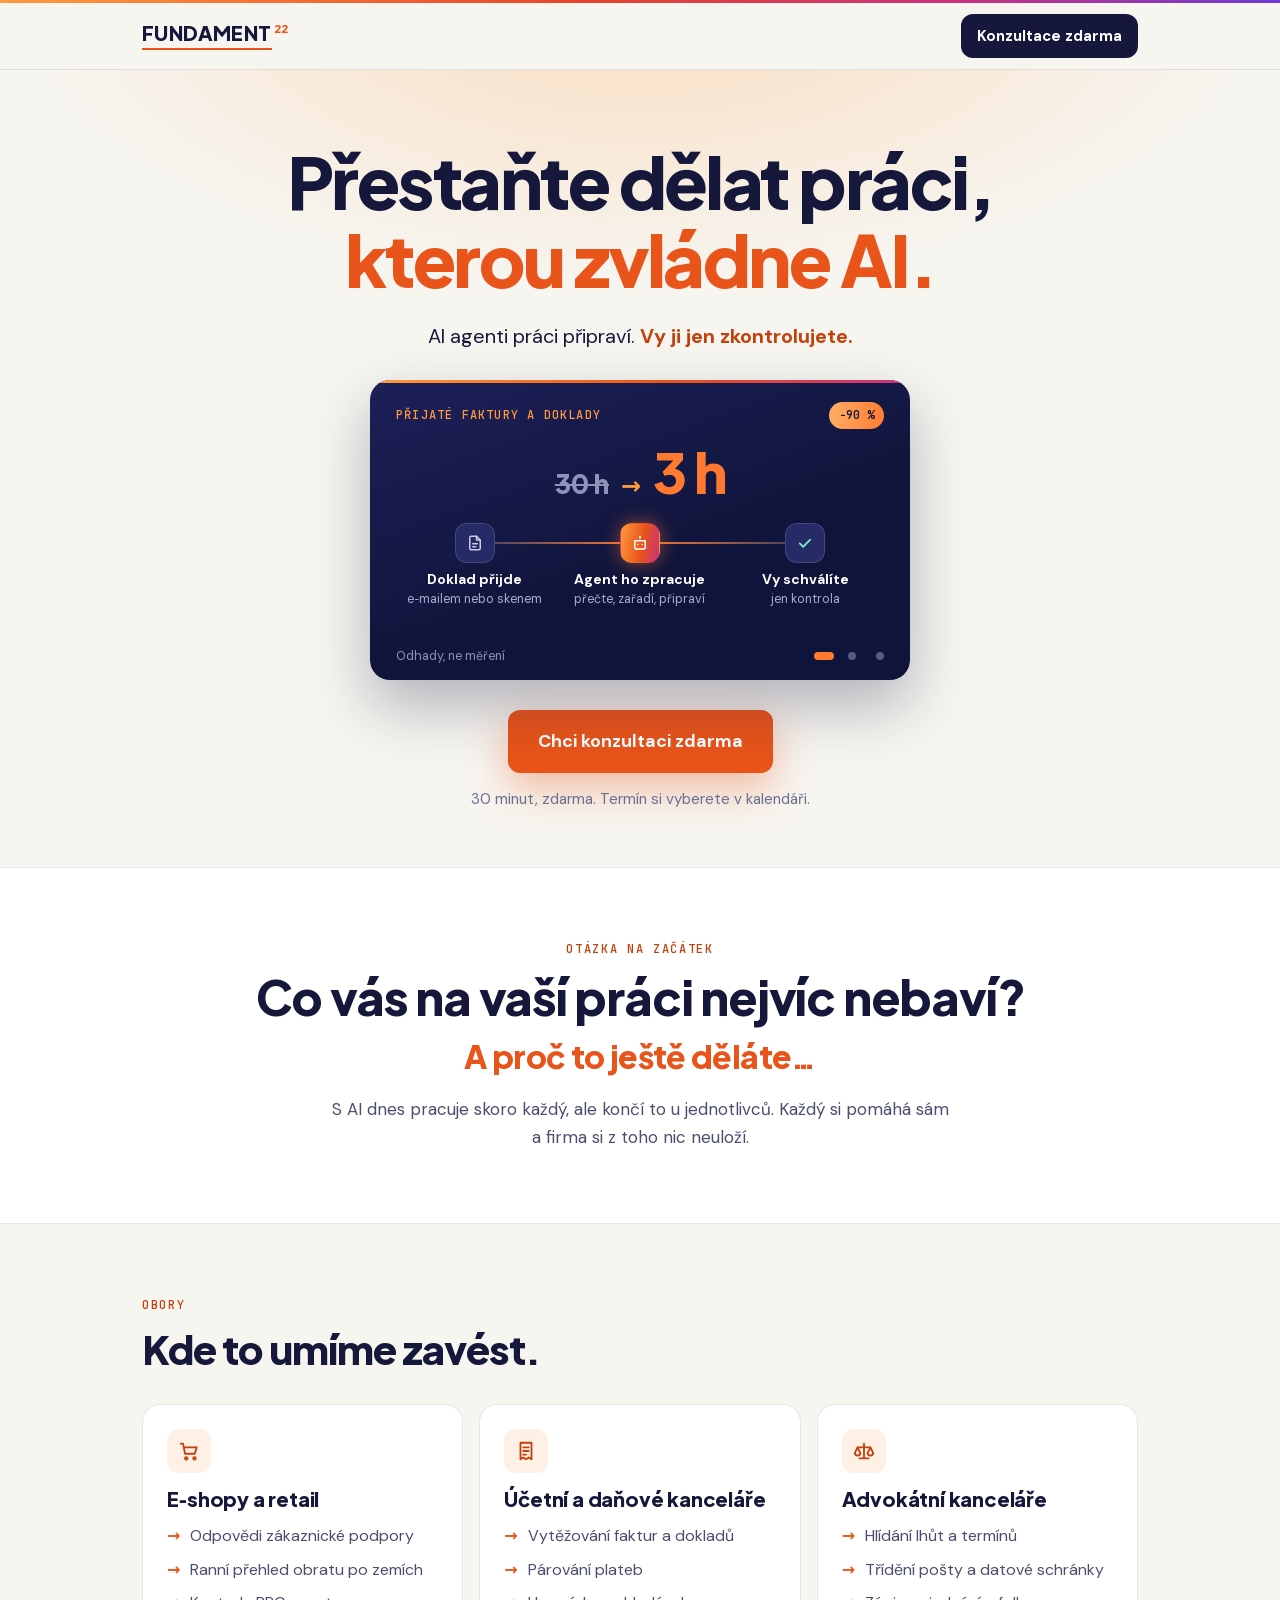
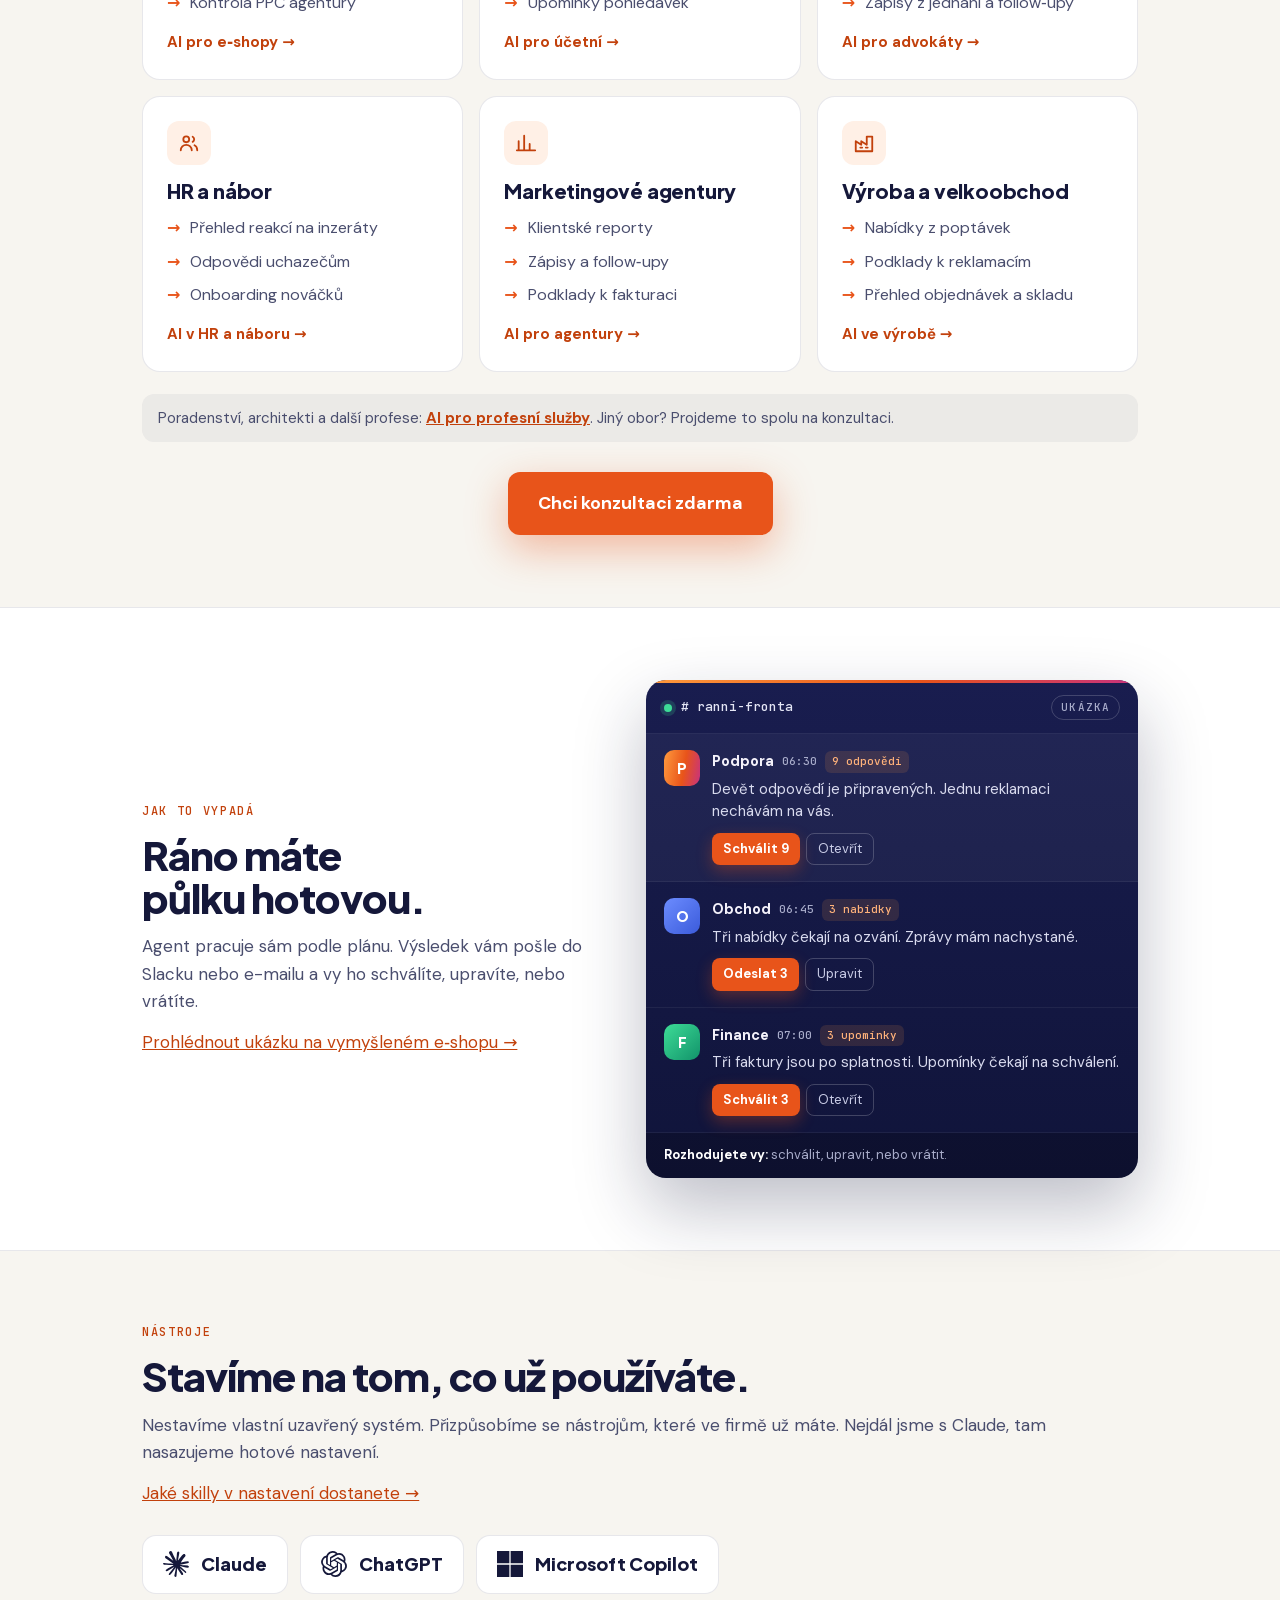
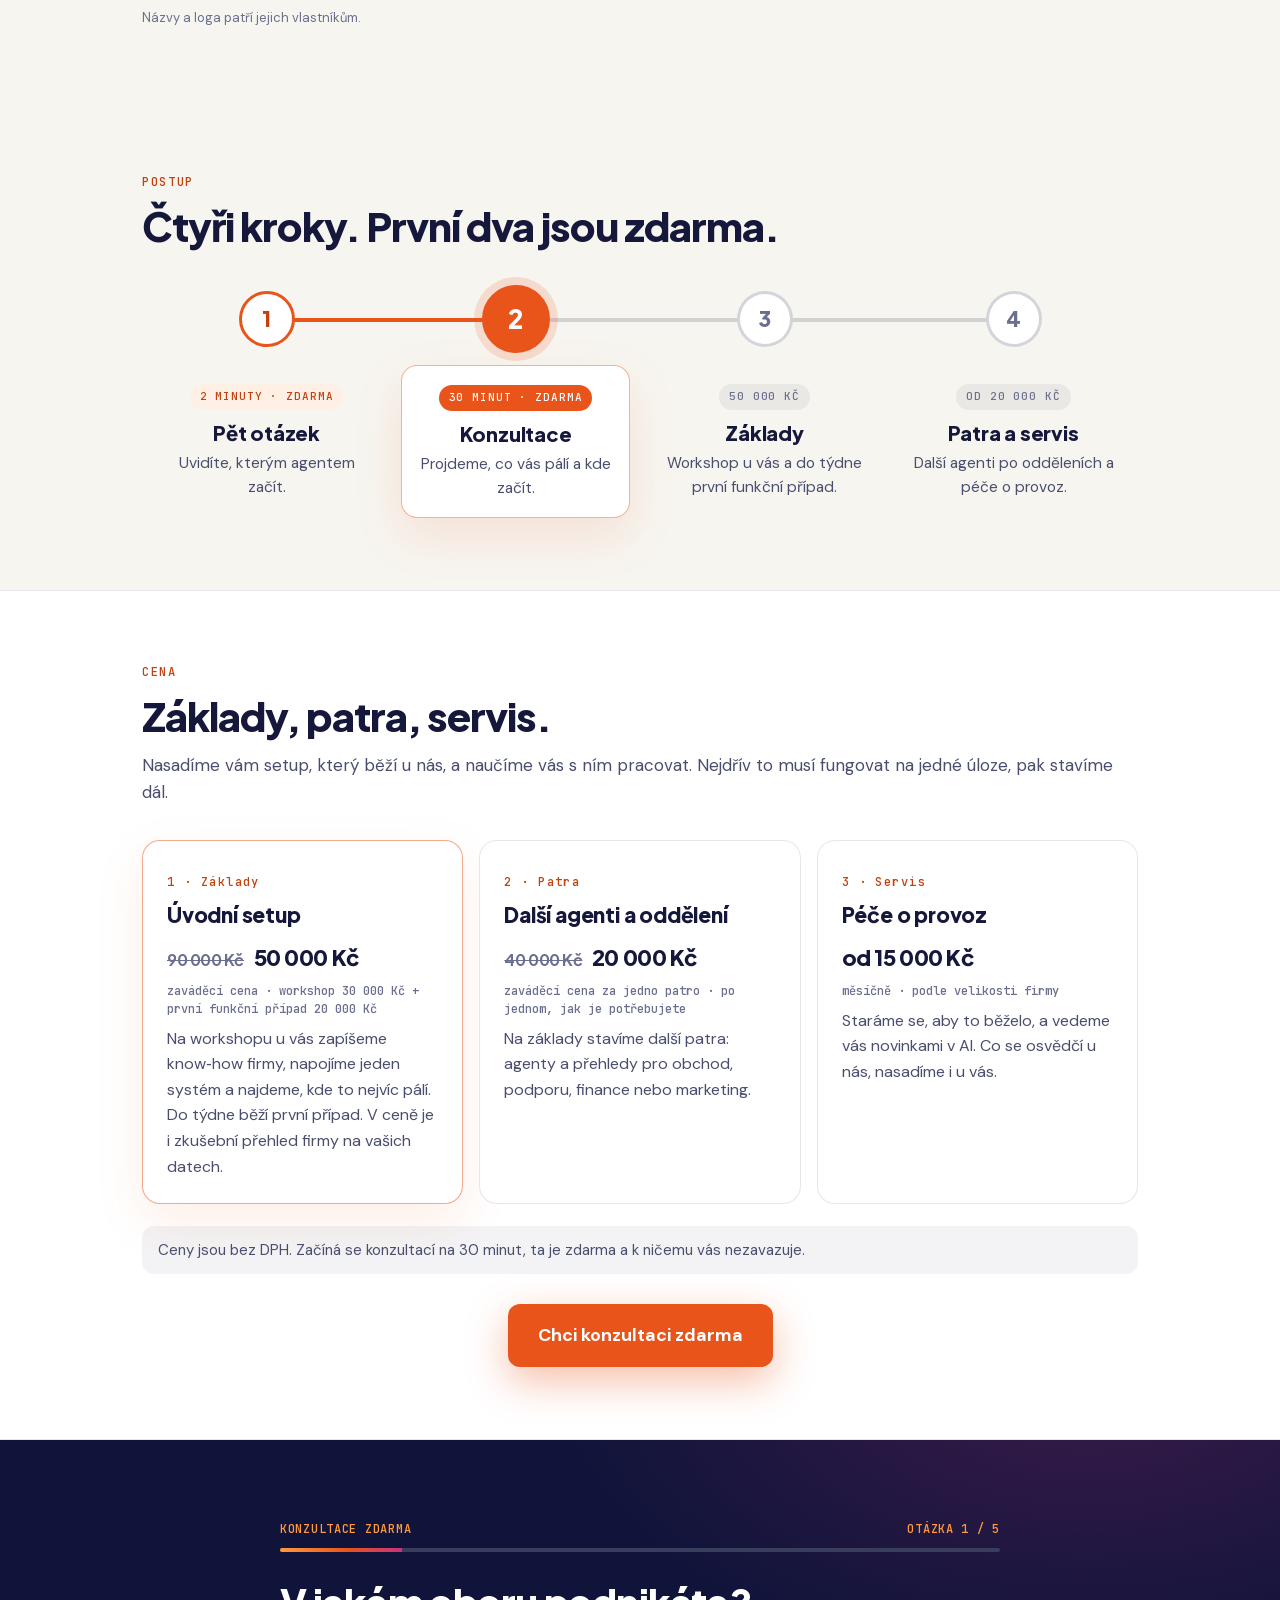
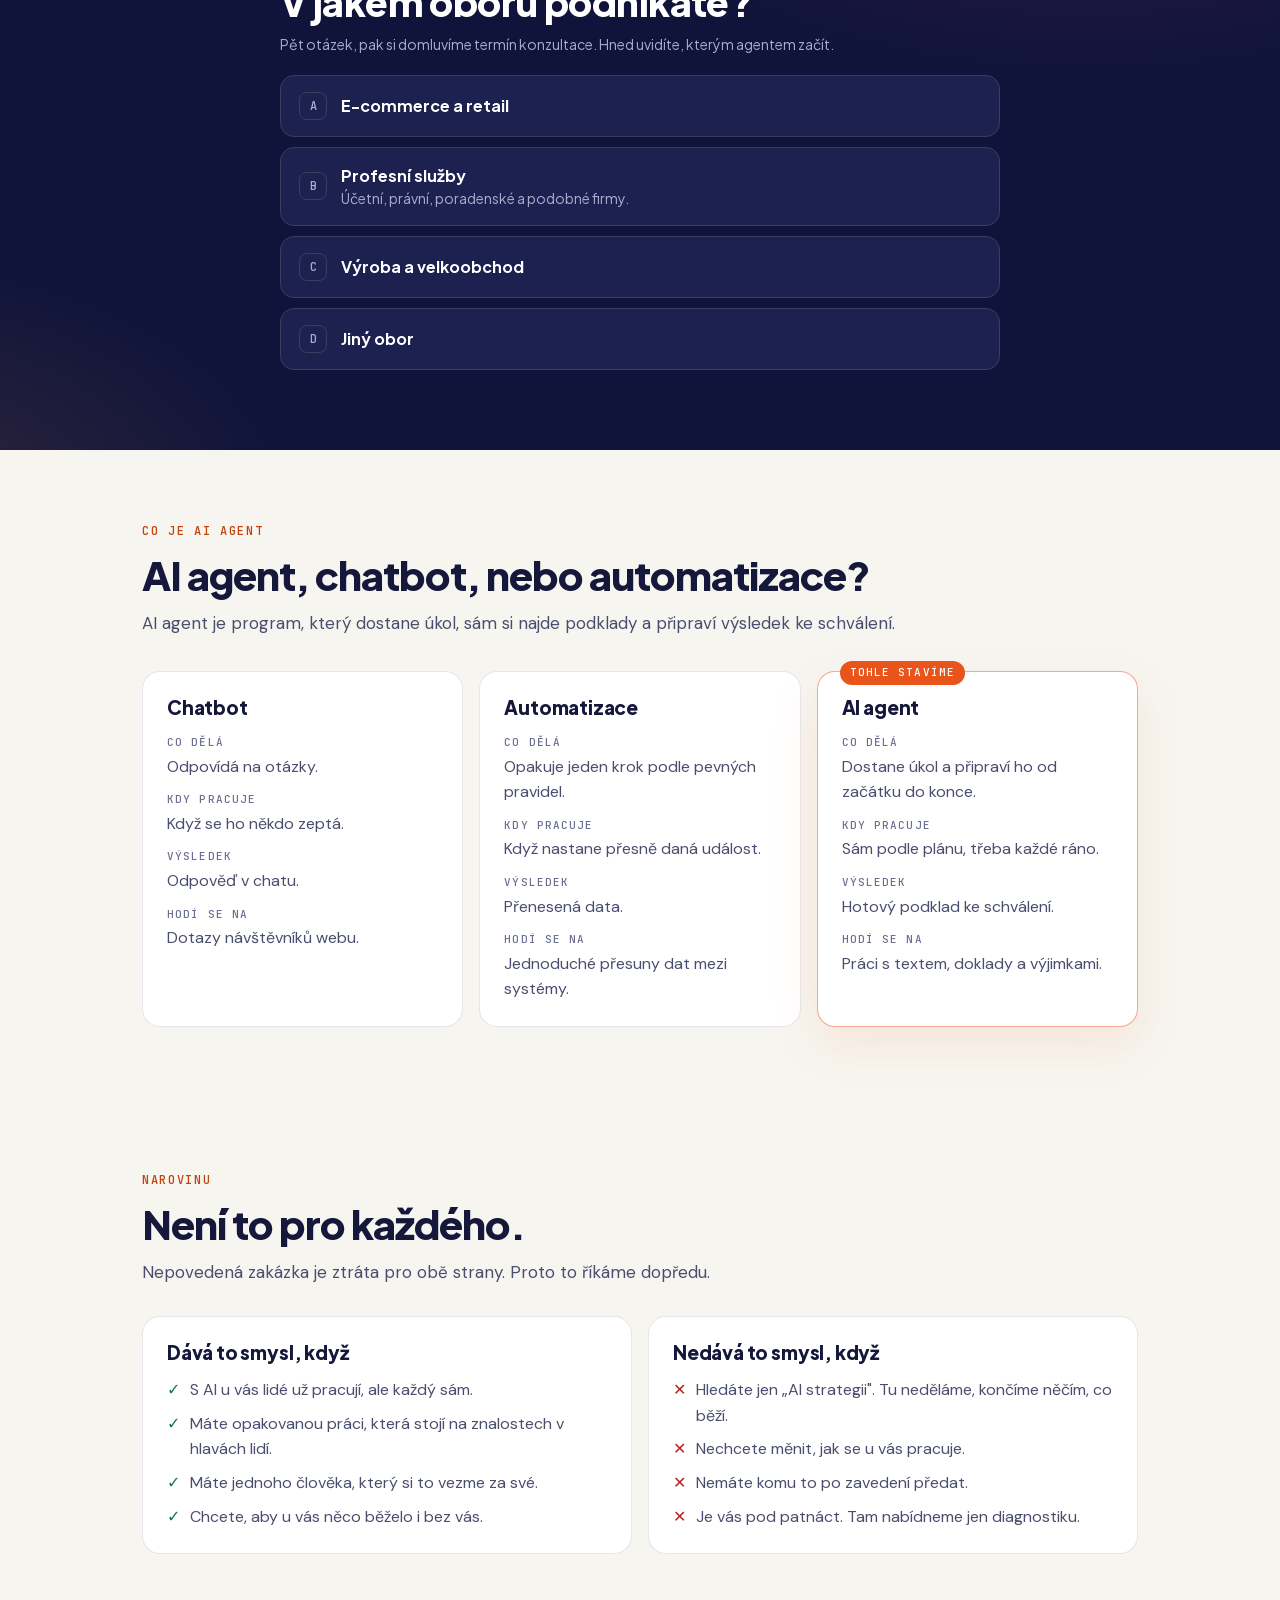
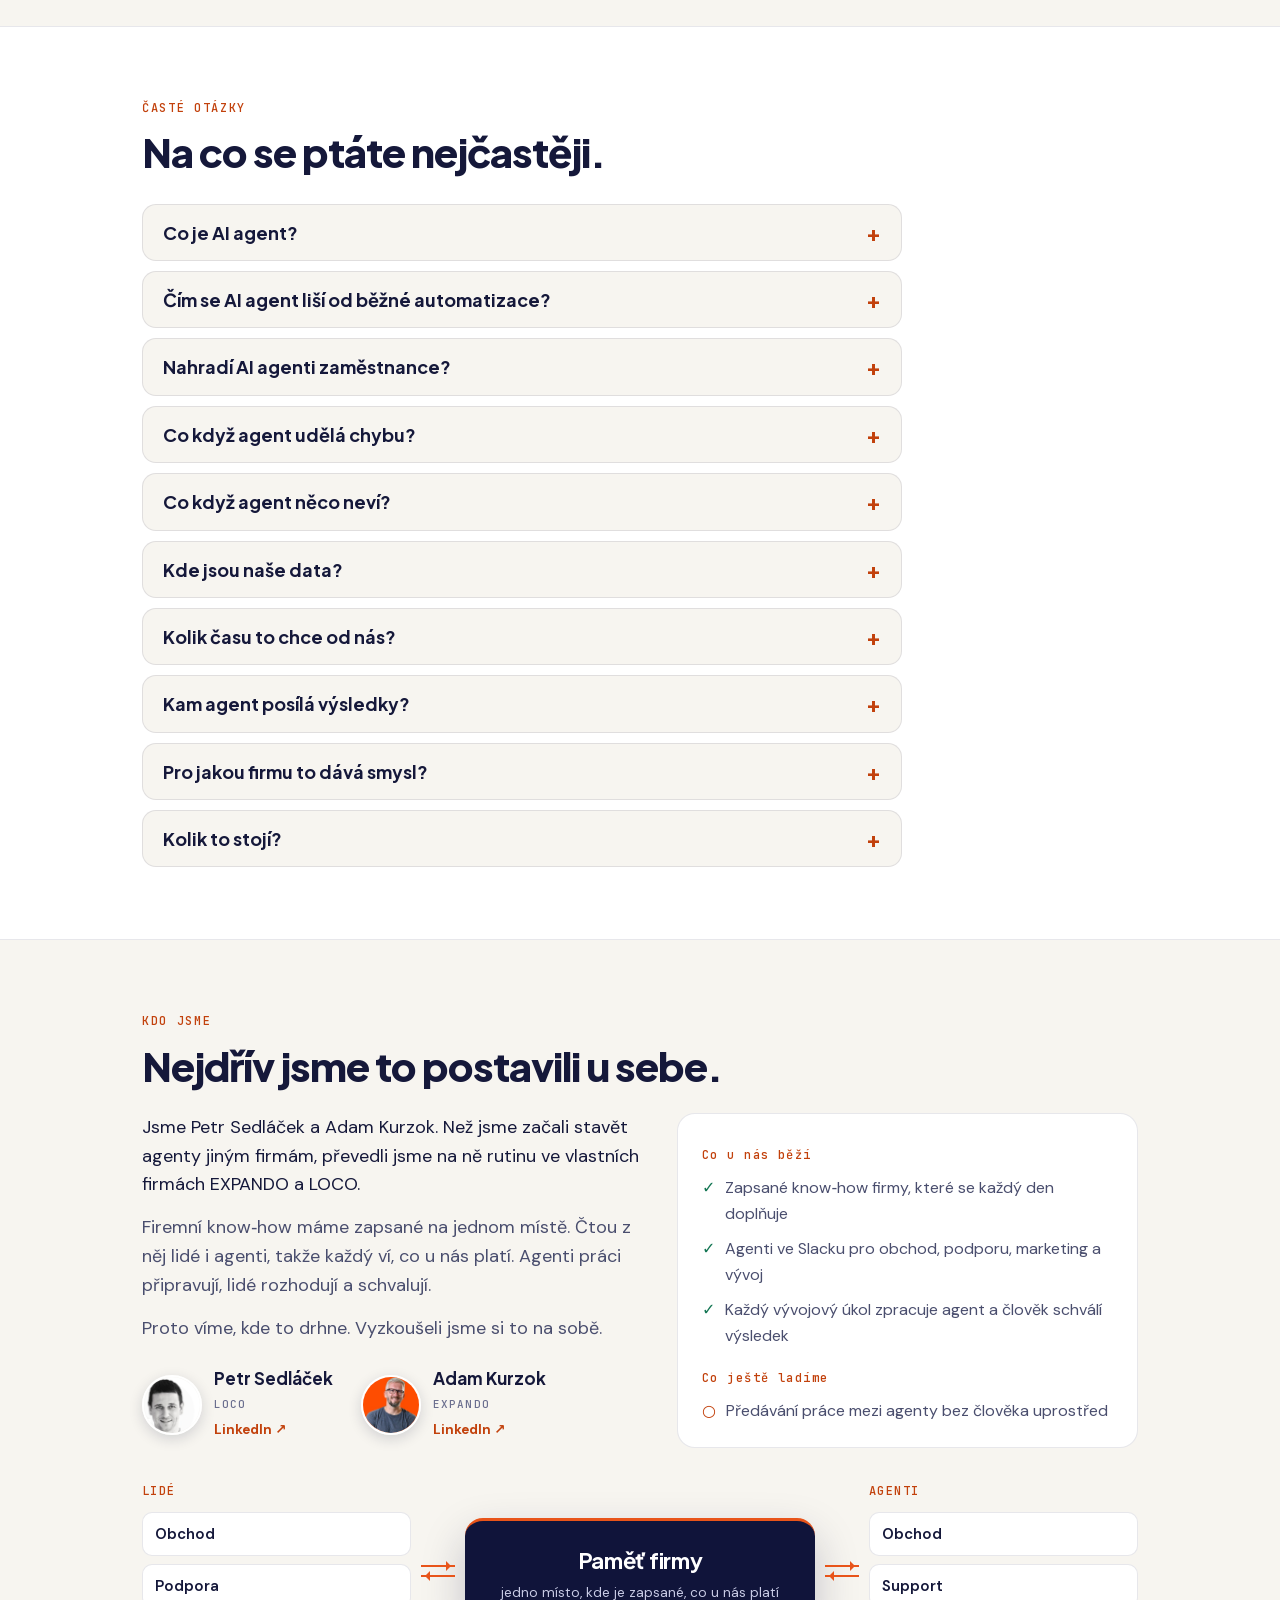
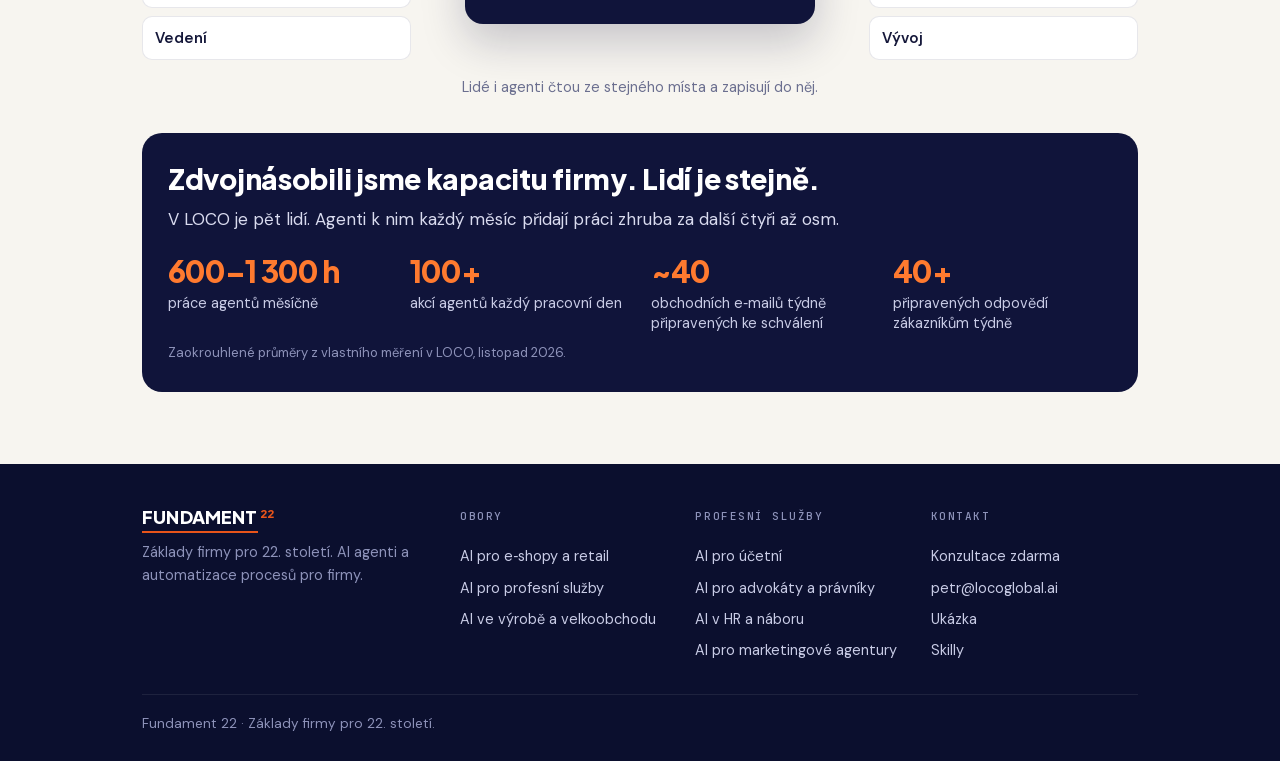
==== commit 9ea80e7b: "Petrovy připomínky: Claude v Nástrojích, ceny bez DPH, přehled v Základech, slogan, konzultace do ka" ====
--- a/index.html
+++ b/index.html
@@ -368,12 +368,25 @@
 .pr .price s{font-size:16px;font-weight:700;color:var(--ink3);margin-right:6px}
 .pr .pn{font-family:var(--mono);font-size:12px;line-height:1.5;color:var(--ink3);margin-top:6px}
 .pr h3{font-size:21px}
+.mem{margin:34px 0 0;display:grid;grid-template-columns:1fr auto 1.3fr auto 1fr;gap:10px;align-items:center}
+.mcol{display:grid;gap:8px}
+.mcol .n{font-family:var(--mono);font-size:12px;letter-spacing:.12em;text-transform:uppercase;color:var(--or2);margin:0 0 2px}
+.mcol span{background:#fff;border:1px solid var(--line);border-radius:10px;padding:9px 12px;font-size:15px;font-weight:600}
+.mcore{background:var(--dark);color:#fff;border-radius:18px;padding:22px 16px;text-align:center;box-shadow:0 18px 44px rgba(21,24,58,.22);border-top:3px solid var(--or)}
+.mcore b{display:block;font-family:var(--disp);font-size:22px;letter-spacing:-.02em}
+.mcore small{display:block;margin-top:6px;font-size:13.5px;line-height:1.35;color:#C9CCE6}
+.marr{display:grid;gap:8px;width:34px}
+.marr i{display:block;height:2px;background:var(--or);position:relative}
+.marr i::after{content:"";position:absolute;right:-1px;top:-4px;border:5px solid transparent;border-left-color:var(--or)}
+.marr i:last-child{transform:scaleX(-1)}
+.mem figcaption{grid-column:1/-1;text-align:center;font-size:14.5px;color:var(--ink3);margin-top:6px}
+@media(max-width:700px){.mem{grid-template-columns:1fr}.marr{width:2px;height:26px;margin:0 auto;display:block;background:var(--or)}.marr i{display:none}.mcol{grid-template-columns:repeat(3,1fr)}.mcol .n{grid-column:1/-1}.mcol span{text-align:center;padding:9px 6px;font-size:14px}}
 </style>
 </head>
 <body>
 <header class="top"><div class="wrap">
 <a class="logo" href="./" aria-label="FUNDAMENT22"><span class="wm"><b>FUNDAMENT</b><sup>22</sup></span></a>
-<a class="btn sm" href="#analyza">Konzultace zdarma</a>
+<a class="btn sm" href="https://calendar.app.google/v39ka3uchSRSSG2AA" target="_blank" rel="noopener">Konzultace zdarma</a>
 </div></header>
 
 <main>
@@ -394,8 +407,8 @@
 </div>
 <div class="foot"><span>Odhady, ne měření</span><div class="dots"><button type="button" aria-label="Příklad 1" aria-current="true"></button><button type="button" aria-label="Příklad 2" aria-current="false"></button><button type="button" aria-label="Příklad 3" aria-current="false"></button></div></div>
 </div>
-<div class="cta"><a class="btn big" href="#analyza">Chci konzultaci zdarma</a></div>
-<p class="micro">30 minut, zdarma. Začíná pěti otázkami na dvě minuty.</p>
+<div class="cta"><a class="btn big" href="https://calendar.app.google/v39ka3uchSRSSG2AA" target="_blank" rel="noopener">Chci konzultaci zdarma</a></div>
+<p class="micro">30 minut, zdarma. Termín si vyberete v kalendáři.</p>
 </div></section>
 
 <section class="white" id="otazka"><div class="wrap qz">
@@ -423,7 +436,7 @@
 <li>Nabídky z poptávek</li><li>Podklady k reklamacím</li><li>Přehled objednávek a skladu</li></ul><a class="more" href="https://fundament22.com/ai-ve-vyrobe-a-velkoobchodu/">AI ve výrobě →</a></article>
 </div>
 <p class="est">Poradenství, architekti a další profese: <a href="https://fundament22.com/ai-pro-profesni-sluzby/">AI pro profesní služby</a>. Jiný obor? Projdeme to spolu na konzultaci.</p>
-<div class="cta"><a class="btn big" href="#analyza">Chci konzultaci zdarma</a></div>
+<div class="cta"><a class="btn big" href="https://calendar.app.google/v39ka3uchSRSSG2AA" target="_blank" rel="noopener">Chci konzultaci zdarma</a></div>
 </div></section>
 
 <section class="white"><div class="wrap split">
@@ -445,7 +458,8 @@
 <section id="nastroje"><div class="wrap">
 <p class="eyebrow">Nástroje</p>
 <h2>Stavíme na tom, co už používáte.</h2>
-<p class="sub">Nestavíme vlastní uzavřený systém. Přizpůsobíme se nástrojům, které ve firmě už máte.</p>
+<p class="sub">Nestavíme vlastní uzavřený systém. Přizpůsobíme se nástrojům, které ve firmě už máte. Nejdál jsme s Claude, tam nasazujeme hotové nastavení.</p>
+<p class="sub"><a href="https://fundament22.com/skilly/">Jaké skilly v nastavení dostanete →</a></p>
 <ul class="tools">
 <li><svg viewBox="0 0 24 24" width="26" height="26" aria-hidden="true"><path fill="currentColor" d="m4.7144 15.9555 4.7174-2.6471.079-.2307-.079-.1275h-.2307l-.7893-.0486-2.6956-.0729-2.3375-.0971-2.2646-.1214-.5707-.1215-.5343-.7042.0546-.3522.4797-.3218.686.0608 1.5179.1032 2.2767.1578 1.6514.0972 2.4468.255h.3886l.0546-.1579-.1336-.0971-.1032-.0972L6.973 9.8356l-2.55-1.6879-1.3356-.9714-.7225-.4918-.3643-.4614-.1578-1.0078.6557-.7225.8803.0607.2246.0607.8925.686 1.9064 1.4754 2.4893 1.8336.3643.3035.1457-.1032.0182-.0728-.164-.2733-1.3539-2.4467-1.445-2.4893-.6435-1.032-.17-.6194c-.0607-.255-.1032-.4674-.1032-.7285L6.287.1335 6.6997 0l.9957.1336.419.3642.6192 1.4147 1.0018 2.2282 1.5543 3.0296.4553.8985.2429.8318.091.255h.1579v-.1457l.1275-1.706.2368-2.0947.2307-2.6957.0789-.7589.3764-.9107.7468-.4918.5828.2793.4797.686-.0668.4433-.2853 1.8517-.5586 2.9021-.3643 1.9429h.2125l.2429-.2429.9835-1.3053 1.6514-2.0643.7286-.8196.85-.9046.5464-.4311h1.0321l.759 1.1293-.34 1.1657-1.0625 1.3478-.8804 1.1414-1.2628 1.7-.7893 1.36.0729.1093.1882-.0183 2.8535-.607 1.5421-.2794 1.8396-.3157.8318.3886.091.3946-.3278.8075-1.967.4857-2.3072.4614-3.4364.8136-.0425.0304.0486.0607 1.5482.1457.6618.0364h1.621l3.0175.2247.7892.522.4736.6376-.079.4857-1.2142.6193-1.6393-.3886-3.825-.9107-1.3113-.3279h-.1822v.1093l1.0929 1.0686 2.0035 1.8092 2.5075 2.3314.1275.5768-.3218.4554-.34-.0486-2.2039-1.6575-.85-.7468-1.9246-1.621h-.1275v.17l.4432.6496 2.3436 3.5214.1214 1.0807-.17.3521-.6071.2125-.6679-.1214-1.3721-1.9246L14.38 17.959l-1.1414-1.9428-.1397.079-.674 7.2552-.3156.3703-.7286.2793-.6071-.4614-.3218-.7468.3218-1.4753.3886-1.9246.3157-1.53.2853-1.9004.17-.6314-.0121-.0425-.1397.0182-1.4328 1.9672-2.1796 2.9446-1.7243 1.8456-.4128.164-.7164-.3704.0667-.6618.4008-.5889 2.386-3.0357 1.4389-1.882.929-1.0868-.0062-.1579h-.0546l-6.3385 4.1164-1.1293.1457-.4857-.4554.0608-.7467.2307-.2429 1.9064-1.3114Z"/></svg><span>Claude</span></li>
 <li><svg viewBox="0 0 24 24" width="26" height="26" aria-hidden="true"><path fill="currentColor" d="M22.2819 9.8211a5.9847 5.9847 0 0 0-.5157-4.9108 6.0462 6.0462 0 0 0-6.5098-2.9A6.0651 6.0651 0 0 0 4.9807 4.1818a5.9847 5.9847 0 0 0-3.9977 2.9 6.0462 6.0462 0 0 0 .7427 7.0966 5.98 5.98 0 0 0 .511 4.9107 6.051 6.051 0 0 0 6.5146 2.9001A5.9847 5.9847 0 0 0 13.2599 24a6.0557 6.0557 0 0 0 5.7718-4.2058 5.9894 5.9894 0 0 0 3.9977-2.9001 6.0557 6.0557 0 0 0-.7475-7.0729zm-9.022 12.6081a4.4755 4.4755 0 0 1-2.8764-1.0408l.1419-.0804 4.7783-2.7582a.7948.7948 0 0 0 .3927-.6813v-6.7369l2.02 1.1686a.071.071 0 0 1 .038.052v5.5826a4.504 4.504 0 0 1-4.4945 4.4944zm-9.6607-4.1254a4.4708 4.4708 0 0 1-.5346-3.0137l.142.0852 4.783 2.7582a.7712.7712 0 0 0 .7806 0l5.8428-3.3685v2.3324a.0804.0804 0 0 1-.0332.0615L9.74 19.9502a4.4992 4.4992 0 0 1-6.1408-1.6464zM2.3408 7.8956a4.485 4.485 0 0 1 2.3655-1.9728V11.6a.7664.7664 0 0 0 .3879.6765l5.8144 3.3543-2.0201 1.1685a.0757.0757 0 0 1-.071 0l-4.8303-2.7865A4.504 4.504 0 0 1 2.3408 7.872zm16.5963 3.8558L13.1038 8.364 15.1192 7.2a.0757.0757 0 0 1 .071 0l4.8303 2.7913a4.4944 4.4944 0 0 1-.6765 8.1042v-5.6772a.79.79 0 0 0-.407-.667zm2.0107-3.0231l-.142-.0852-4.7735-2.7818a.7759.7759 0 0 0-.7854 0L9.409 9.2297V6.8974a.0662.0662 0 0 1 .0284-.0615l4.8303-2.7866a4.4992 4.4992 0 0 1 6.6802 4.66zM8.3065 12.863l-2.02-1.1638a.0804.0804 0 0 1-.038-.0567V6.0742a4.4992 4.4992 0 0 1 7.3757-3.4537l-.142.0805L8.704 5.459a.7948.7948 0 0 0-.3927.6813zm1.0976-2.3654l2.602-1.4998 2.6069 1.4998v2.9994l-2.5974 1.4997-2.6067-1.4997Z"/></svg><span>ChatGPT</span></li>
@@ -470,12 +484,12 @@
 <h2>Základy, patra, servis.</h2>
 <p class="sub">Nasadíme vám setup, který běží u nás, a naučíme vás s ním pracovat. Nejdřív to musí fungovat na jedné úloze, pak stavíme dál.</p>
 <div class="grid3 pr">
-<article class="card hl"><p class="n">1 · Základy</p><h3>Úvodní setup</h3><p class="price"><s>90 000 Kč</s> 50 000 Kč</p><p class="pn">zaváděcí cena · workshop 30 000 Kč + první funkční případ 20 000 Kč</p><p>Na workshopu u vás zapíšeme know‑how firmy, napojíme jeden systém a najdeme, kde to nejvíc pálí. Do týdne běží první případ.</p></article>
+<article class="card hl"><p class="n">1 · Základy</p><h3>Úvodní setup</h3><p class="price"><s>90 000 Kč</s> 50 000 Kč</p><p class="pn">zaváděcí cena · workshop 30 000 Kč + první funkční případ 20 000 Kč</p><p>Na workshopu u vás zapíšeme know‑how firmy, napojíme jeden systém a najdeme, kde to nejvíc pálí. Do týdne běží první případ. V ceně je i zkušební přehled firmy na vašich datech.</p></article>
 <article class="card"><p class="n">2 · Patra</p><h3>Další agenti a oddělení</h3><p class="price"><s>40 000 Kč</s> 20 000 Kč</p><p class="pn">zaváděcí cena za jedno patro · po jednom, jak je potřebujete</p><p>Na základy stavíme další patra: agenty a přehledy pro obchod, podporu, finance nebo marketing.</p></article>
 <article class="card"><p class="n">3 · Servis</p><h3>Péče o provoz</h3><p class="price">od 15 000 Kč</p><p class="pn">měsíčně · podle velikosti firmy</p><p>Staráme se, aby to běželo, a vedeme vás novinkami v AI. Co se osvědčí u nás, nasadíme i u vás.</p></article>
 </div>
-<p class="est">Začíná se konzultací na 30 minut. Ta je zdarma a k ničemu vás nezavazuje.</p>
-<div class="cta"><a class="btn big" href="#analyza">Chci konzultaci zdarma</a></div>
+<p class="est">Ceny jsou bez DPH. Začíná se konzultací na 30 minut, ta je zdarma a k ničemu vás nezavazuje.</p>
+<div class="cta"><a class="btn big" href="https://calendar.app.google/v39ka3uchSRSSG2AA" target="_blank" rel="noopener">Chci konzultaci zdarma</a></div>
 </div></section>
 
 <section class="az" id="analyza"><div class="in">
@@ -563,6 +577,14 @@
 <ul class="todo"><li>Předávání práce mezi agenty bez člověka uprostřed</li></ul>
 </div>
 </div>
+<figure class="mem" aria-label="Lidé i agenti čtou z jedné paměti firmy">
+<div class="mcol"><p class="n">Lidé</p><span>Obchod</span><span>Podpora</span><span>Vedení</span></div>
+<div class="marr" aria-hidden="true"><i></i><i></i></div>
+<div class="mcore"><b>Paměť firmy</b><small>jedno místo, kde je zapsané, co u nás platí</small></div>
+<div class="marr" aria-hidden="true"><i></i><i></i></div>
+<div class="mcol"><p class="n">Agenti</p><span>Obchod</span><span>Support</span><span>Vývoj</span></div>
+<figcaption>Lidé i agenti čtou ze stejného místa a zapisují do něj.</figcaption>
+</figure>
 <div class="ours">
 <h3>Zdvojnásobili jsme kapacitu firmy. Lidí je stejně.</h3>
 <p>V LOCO je pět lidí. Agenti k nim každý měsíc přidají práci zhruba za další čtyři až osm.</p>
@@ -579,12 +601,12 @@
 
 <footer><div class="wrap">
 <div class="fcols">
-<div class="fbrand"><span class="wm"><b>FUNDAMENT</b><sup>22</sup></span><p>AI firma pro 22. století. AI agenti a automatizace procesů pro firmy.</p></div>
+<div class="fbrand"><span class="wm"><b>FUNDAMENT</b><sup>22</sup></span><p>Základy firmy pro 22. století. AI agenti a automatizace procesů pro firmy.</p></div>
 <nav aria-label="Obory"><h4>Obory</h4><a href="https://fundament22.com/ai-pro-e-shopy/">AI pro e‑shopy a retail</a><a href="https://fundament22.com/ai-pro-profesni-sluzby/">AI pro profesní služby</a><a href="https://fundament22.com/ai-ve-vyrobe-a-velkoobchodu/">AI ve výrobě a velkoobchodu</a></nav>
 <nav aria-label="Profesní služby"><h4>Profesní služby</h4><a href="https://fundament22.com/ai-pro-ucetni/">AI pro účetní</a><a href="https://fundament22.com/ai-pro-advokaty/">AI pro advokáty a právníky</a><a href="https://fundament22.com/ai-v-hr/">AI v HR a náboru</a><a href="https://fundament22.com/ai-pro-marketingove-agentury/">AI pro marketingové agentury</a></nav>
-<nav aria-label="Kontakt"><h4>Kontakt</h4><a href="#analyza">Konzultace zdarma</a><a href="mailto:petr@locoglobal.ai">petr@locoglobal.ai</a><a href="https://adamku8.github.io/fundament22/demo/">Ukázka</a><a href="https://adamku8.github.io/fundament22/">Podrobná verze webu</a></nav>
-</div>
-<div class="fbot"><span>Fundament 22 · AI firma pro 22. století</span><span></span></div>
+<nav aria-label="Kontakt"><h4>Kontakt</h4><a href="https://calendar.app.google/v39ka3uchSRSSG2AA" target="_blank" rel="noopener">Konzultace zdarma</a><a href="mailto:petr@locoglobal.ai">petr@locoglobal.ai</a><a href="https://adamku8.github.io/fundament22/demo/">Ukázka</a><a href="https://fundament22.com/skilly/">Skilly</a></nav>
+</div>
+<div class="fbot"><span>Fundament 22 · Základy firmy pro 22. století.</span><span></span></div>
 </div></footer>
 <script>
 /* Posuvník tří příkladů úspory: sám se posouvá, po doteku nebo kliknutí zůstane stát. */
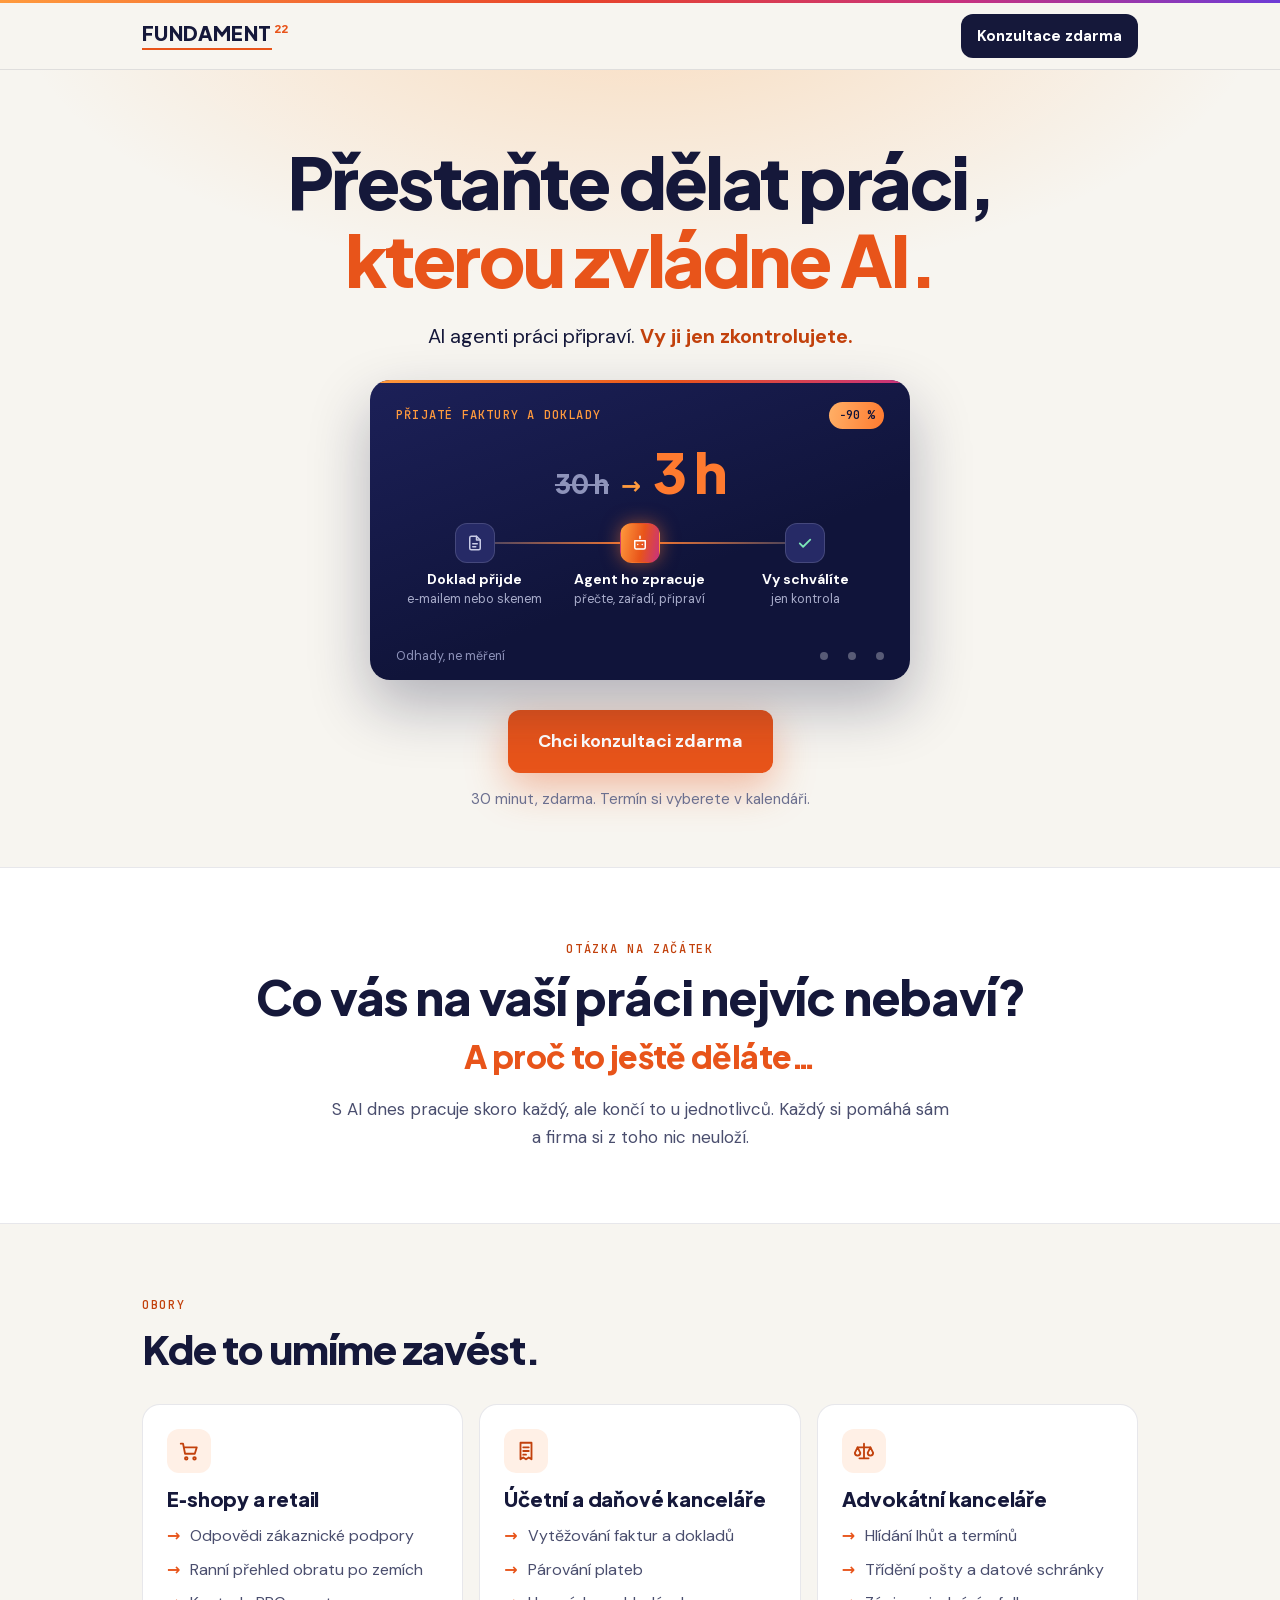
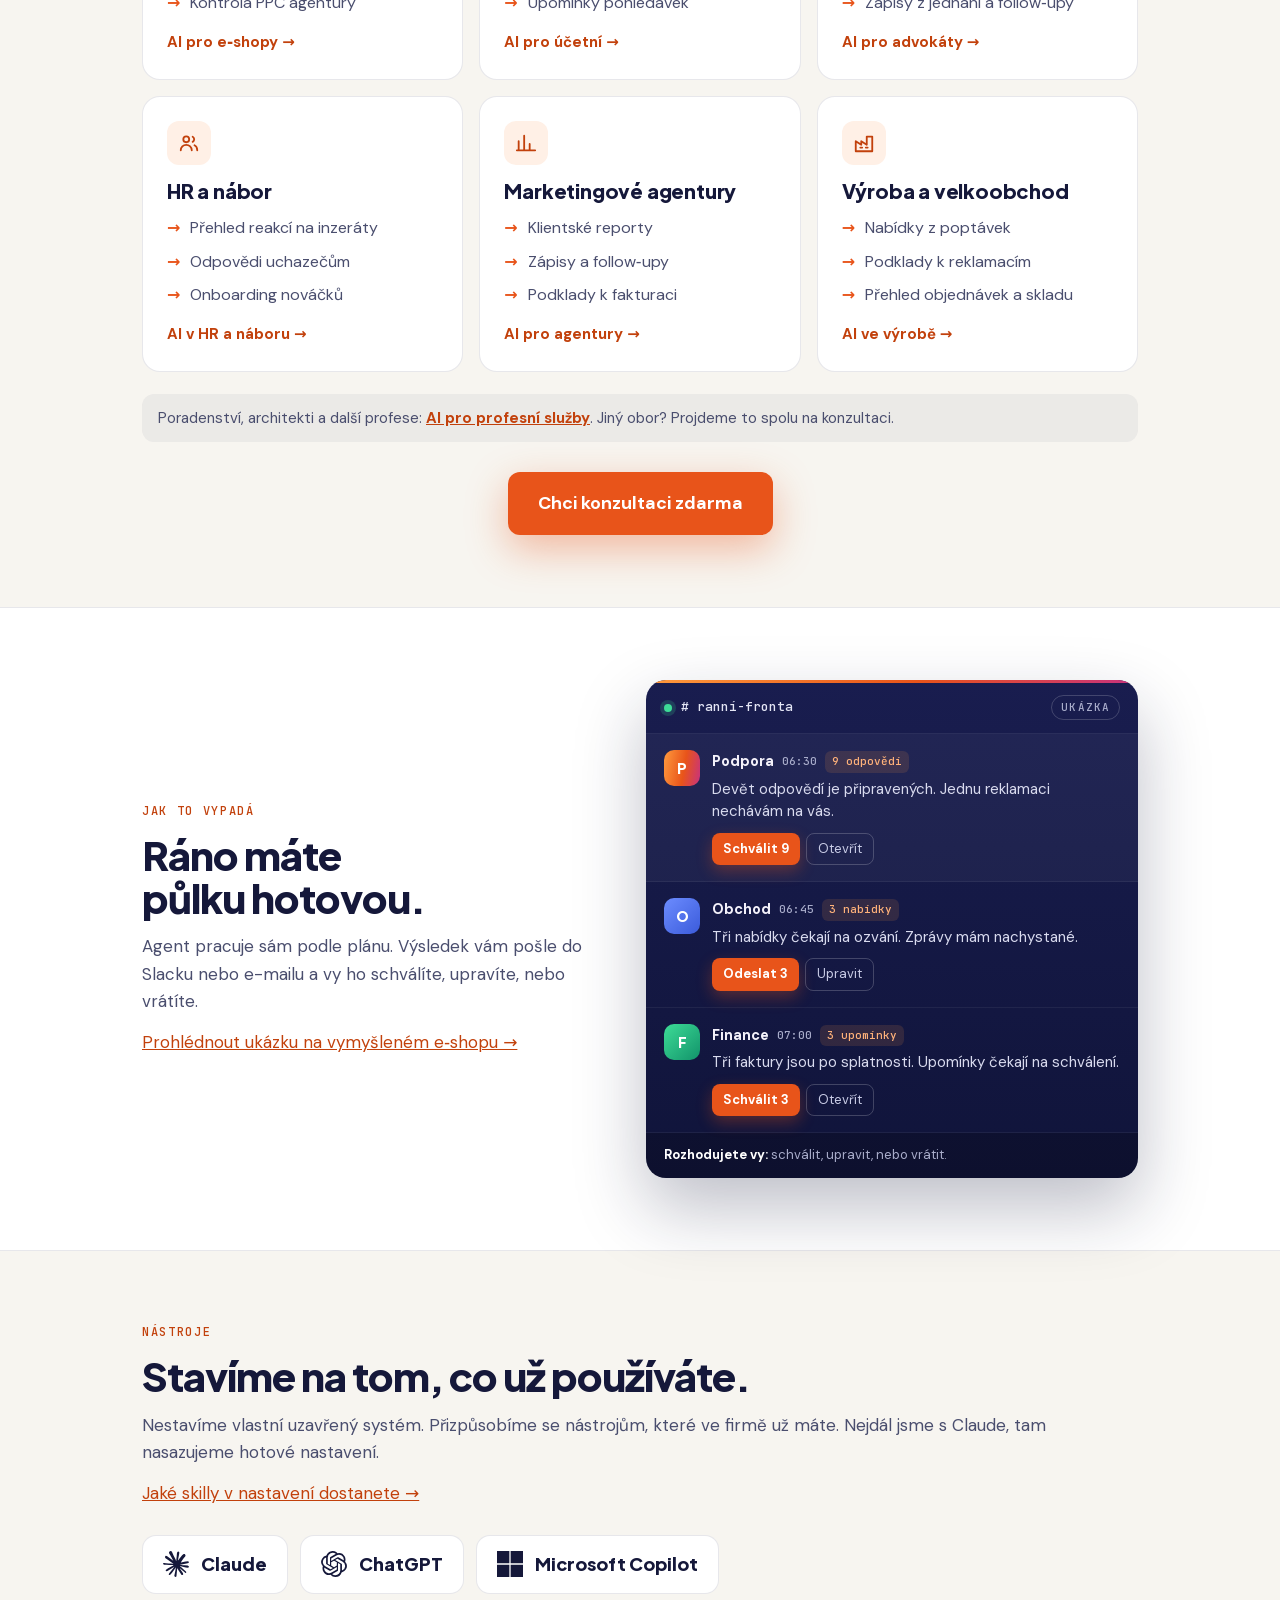
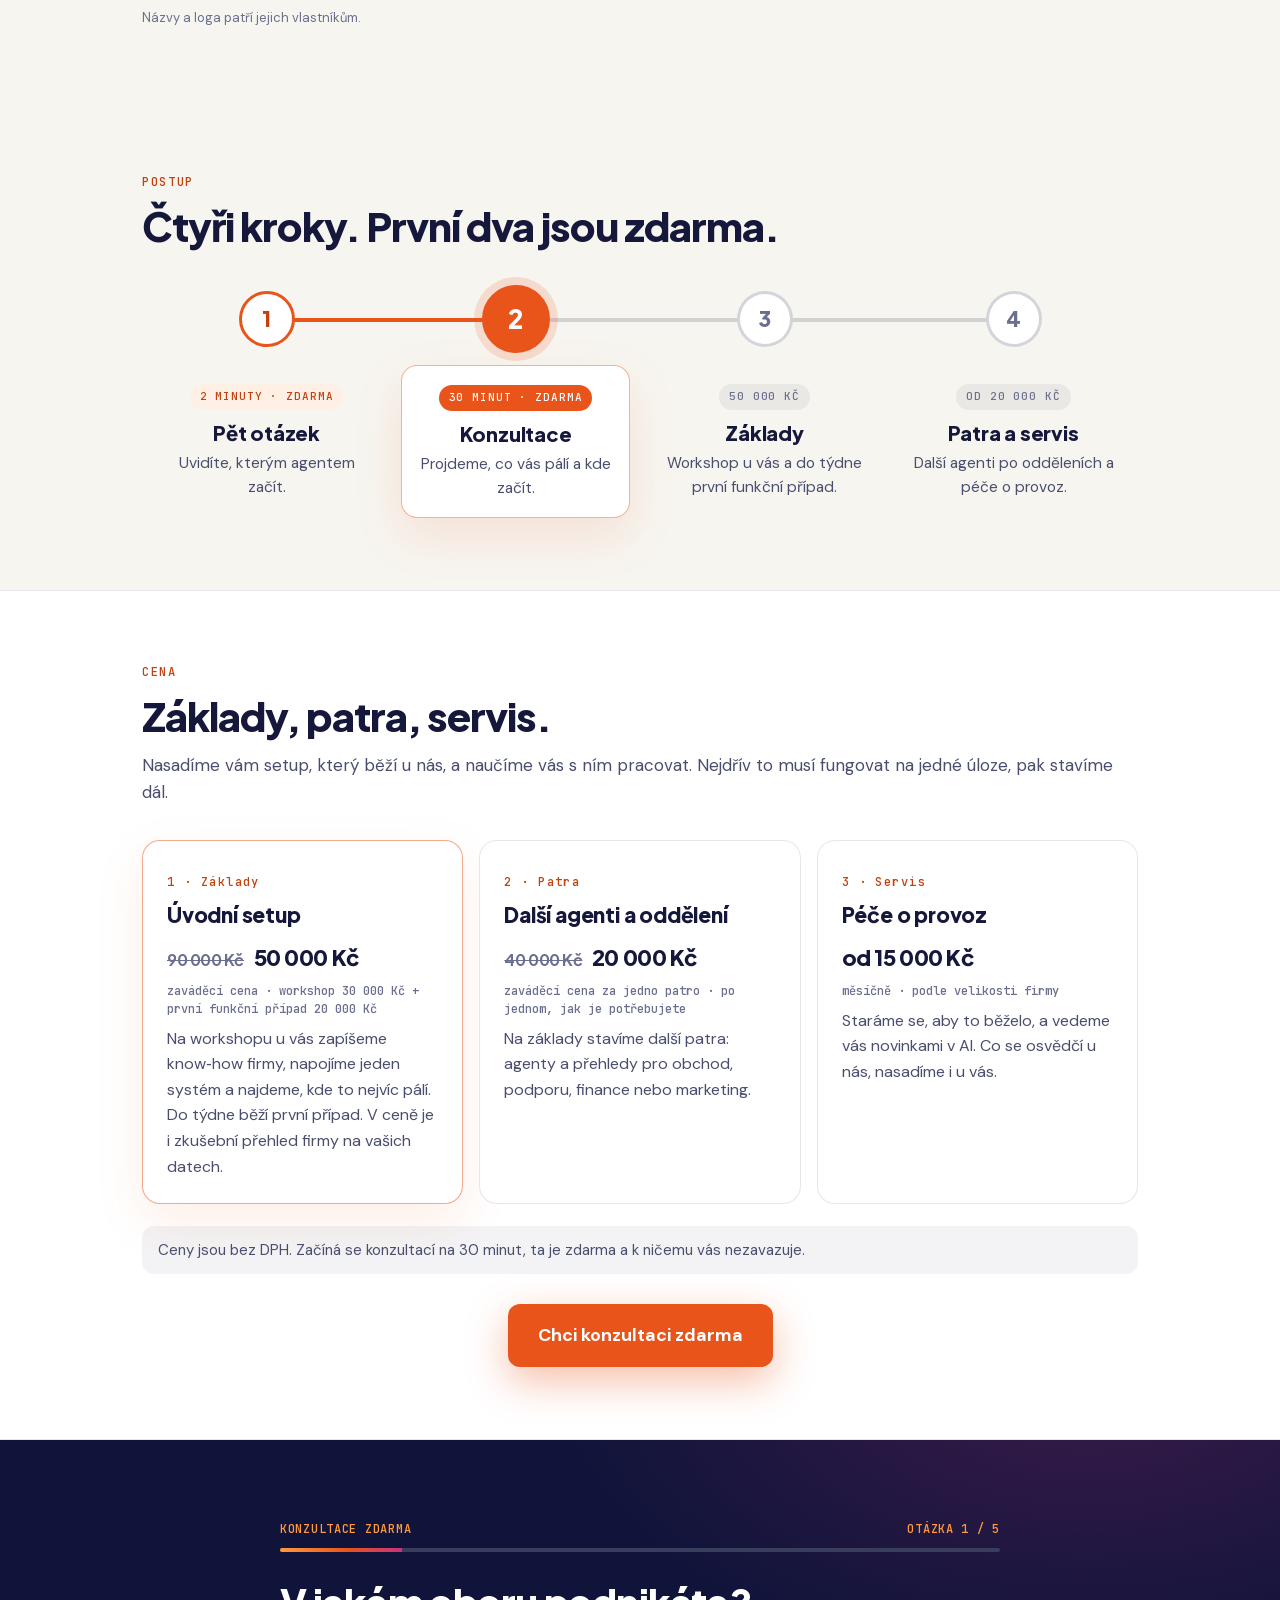
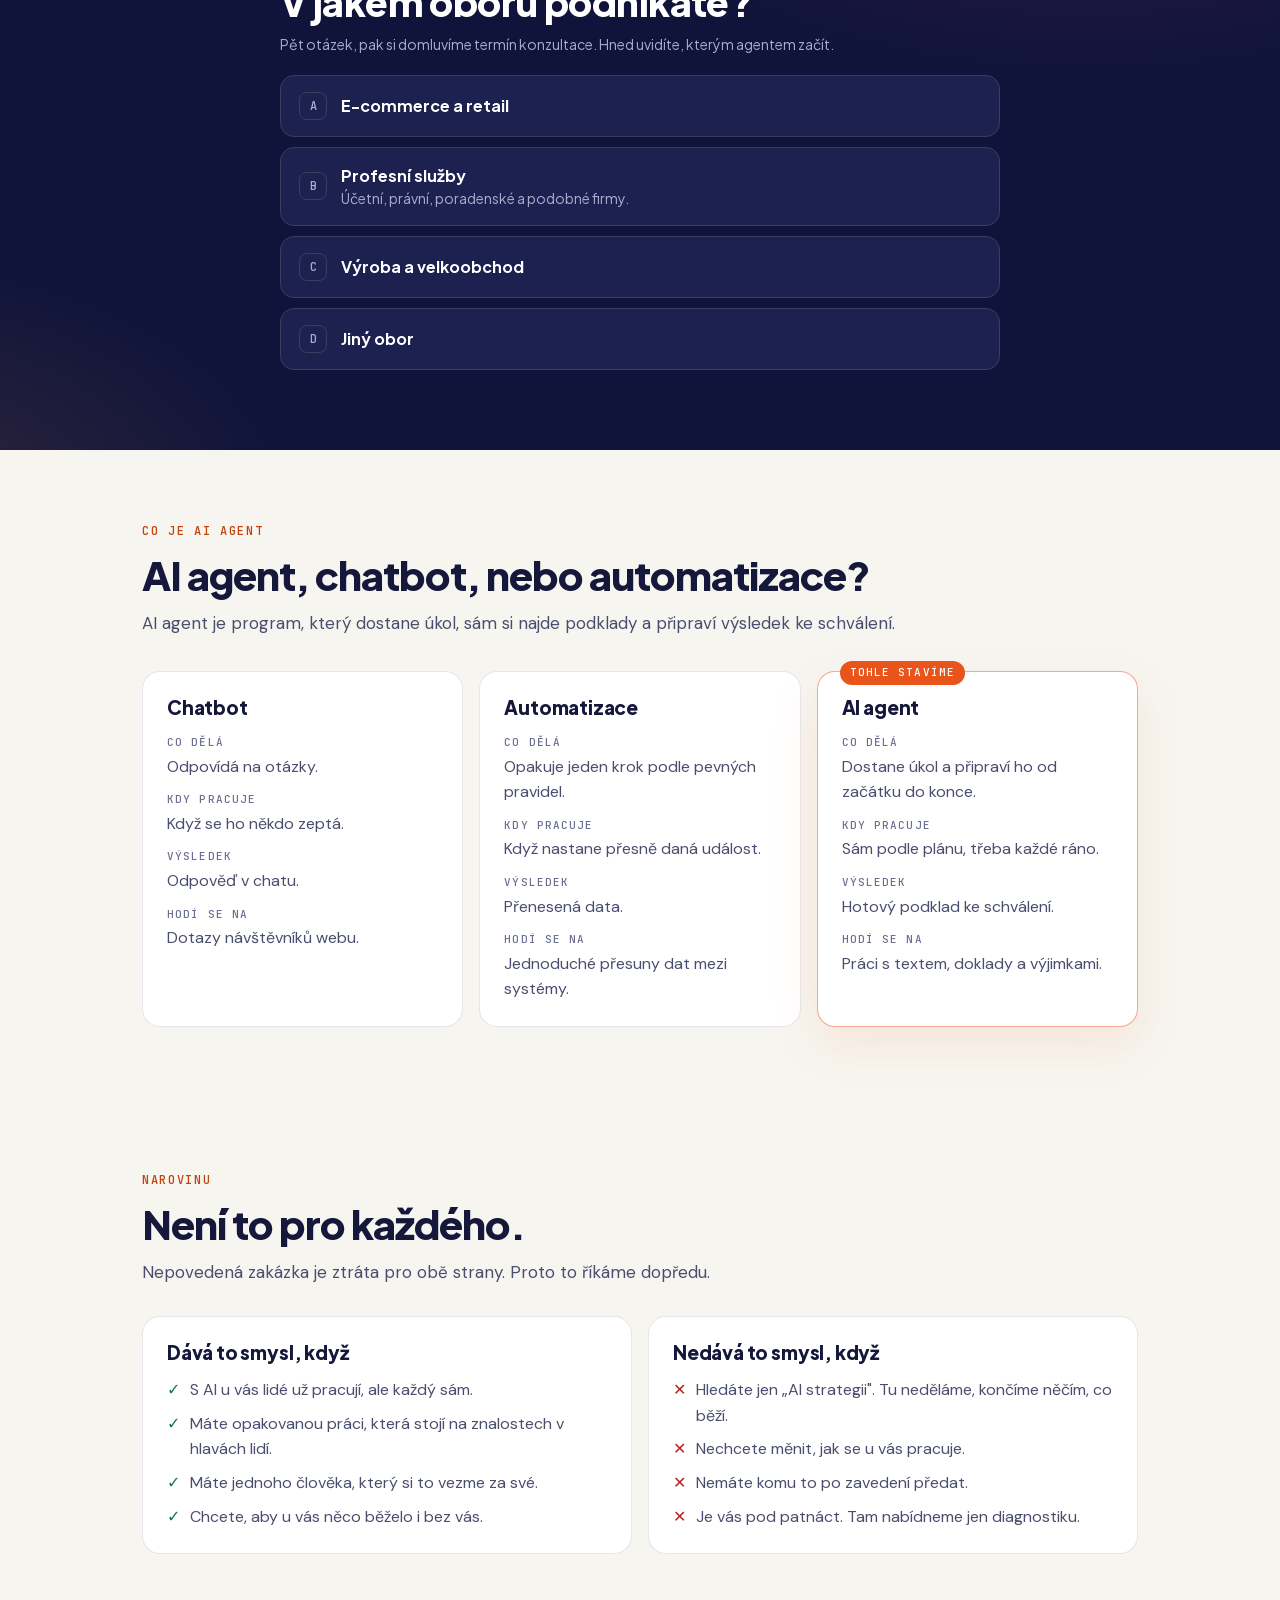
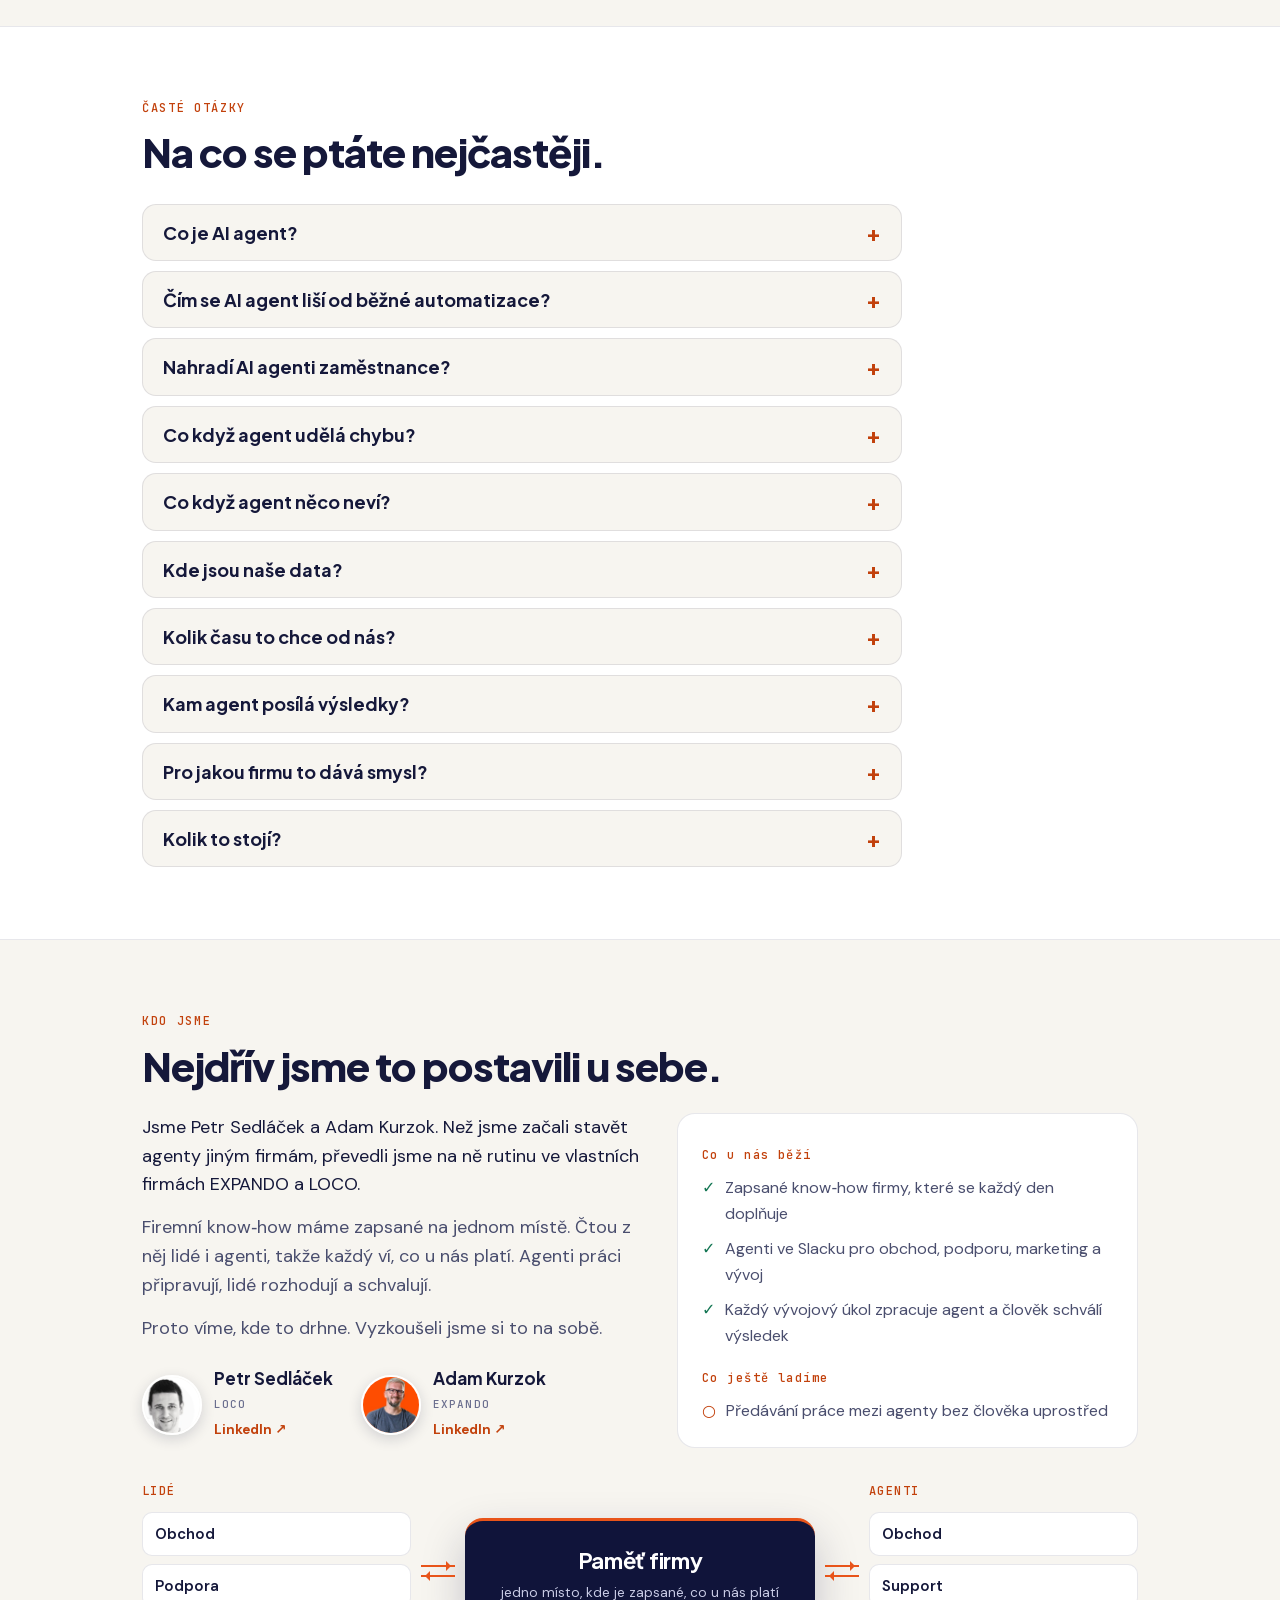
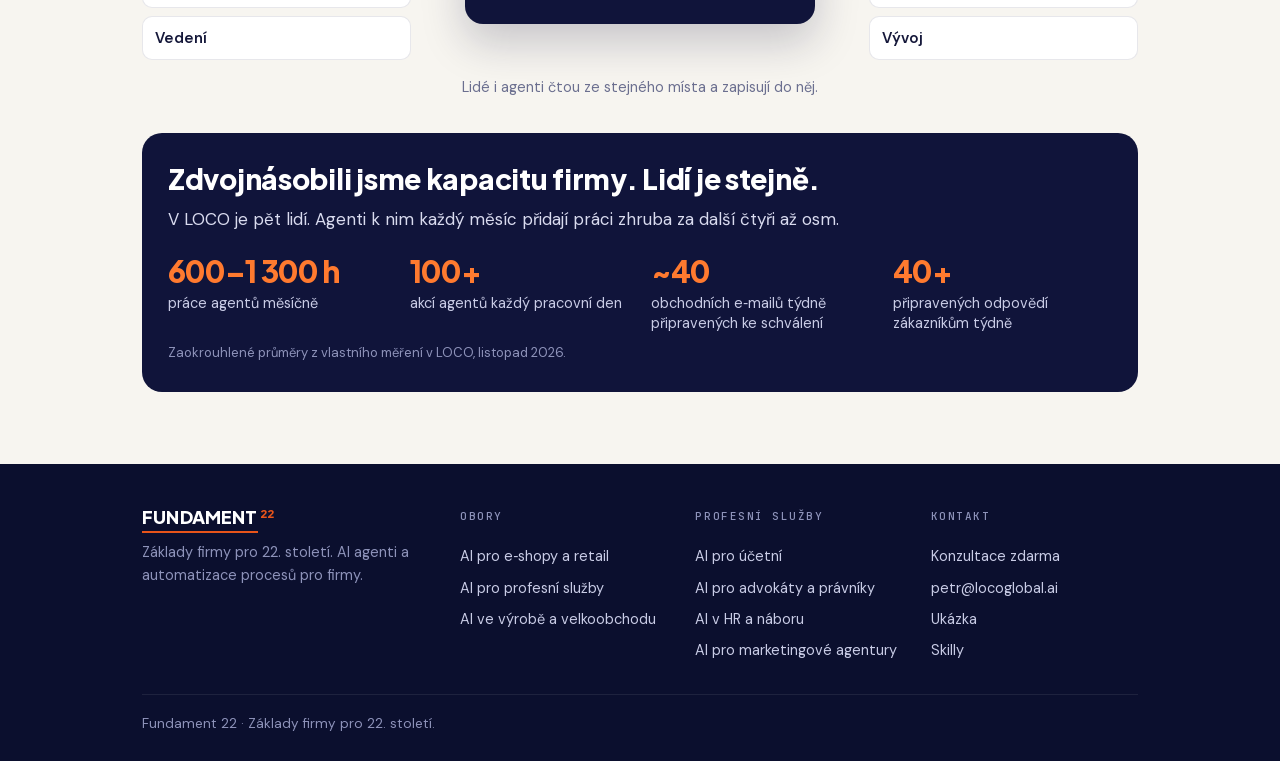
==== commit b0cbe096: "Formulář průvodce: kontakty se ukládají do Google tabulky, událost odeslany_pruvodce v GA4 Co-Author" ====
--- a/index.html
+++ b/index.html
@@ -642,7 +642,7 @@
   contactName: "Petr Sedláček",
   contactEmail: "petr@locoglobal.ai",
   // Kam se odešle kontakt (POST, JSON). Prázdné = prototyp, nic se neodesílá.
-  submitUrl: "",
+  submitUrl: "https://script.google.com/macros/s/AKfycbzrRzWBLmW5Ytwv1tQ8GuSy7L3nRAslf6H_FpxVo6SeAnjpxb6wrLaOyjn7RGcaV_-A/exec",
   // Správce osobních údajů — doplnit před spuštěním.
   // Kalendář pro výběr termínu konzultace (stejný odkaz jako v podrobné verzi webu).
   calendarUrl: "https://calendar.app.google/v39ka3uchSRSSG2AA",
@@ -826,8 +826,12 @@
     if(CONFIG.submitUrl){
       btn.disabled=true; btn.textContent="Odesílám…";
       try{
-        const r=await fetch(CONFIG.submitUrl,{method:"POST",headers:{"Content-Type":"application/json"},body:JSON.stringify(payload)});
+        /* text/plain: prostý požadavek bez preflightu, jinak ho Google Apps Script (fundament22-formular-apps-script.gs) odmítne. */
+        const r=await fetch(CONFIG.submitUrl,{method:"POST",headers:{"Content-Type":"text/plain;charset=utf-8"},body:JSON.stringify(payload)});
         if(!r.ok) throw new Error(r.status);
+        const res=await r.json().catch(()=>null);
+        if(!res || res.ok!==true) throw new Error("zapis");
+        if(window.gtag) gtag("event","odeslany_pruvodce",{verdict:v.kind});
       }catch(x){
         btn.disabled=false; btn.textContent=cta+" →";
         err.innerHTML=`Odeslání se nezdařilo. Zkuste to znovu, nebo napište na <a href="mailto:${esc(CONFIG.contactEmail)}">${esc(CONFIG.contactEmail)}</a>.`;
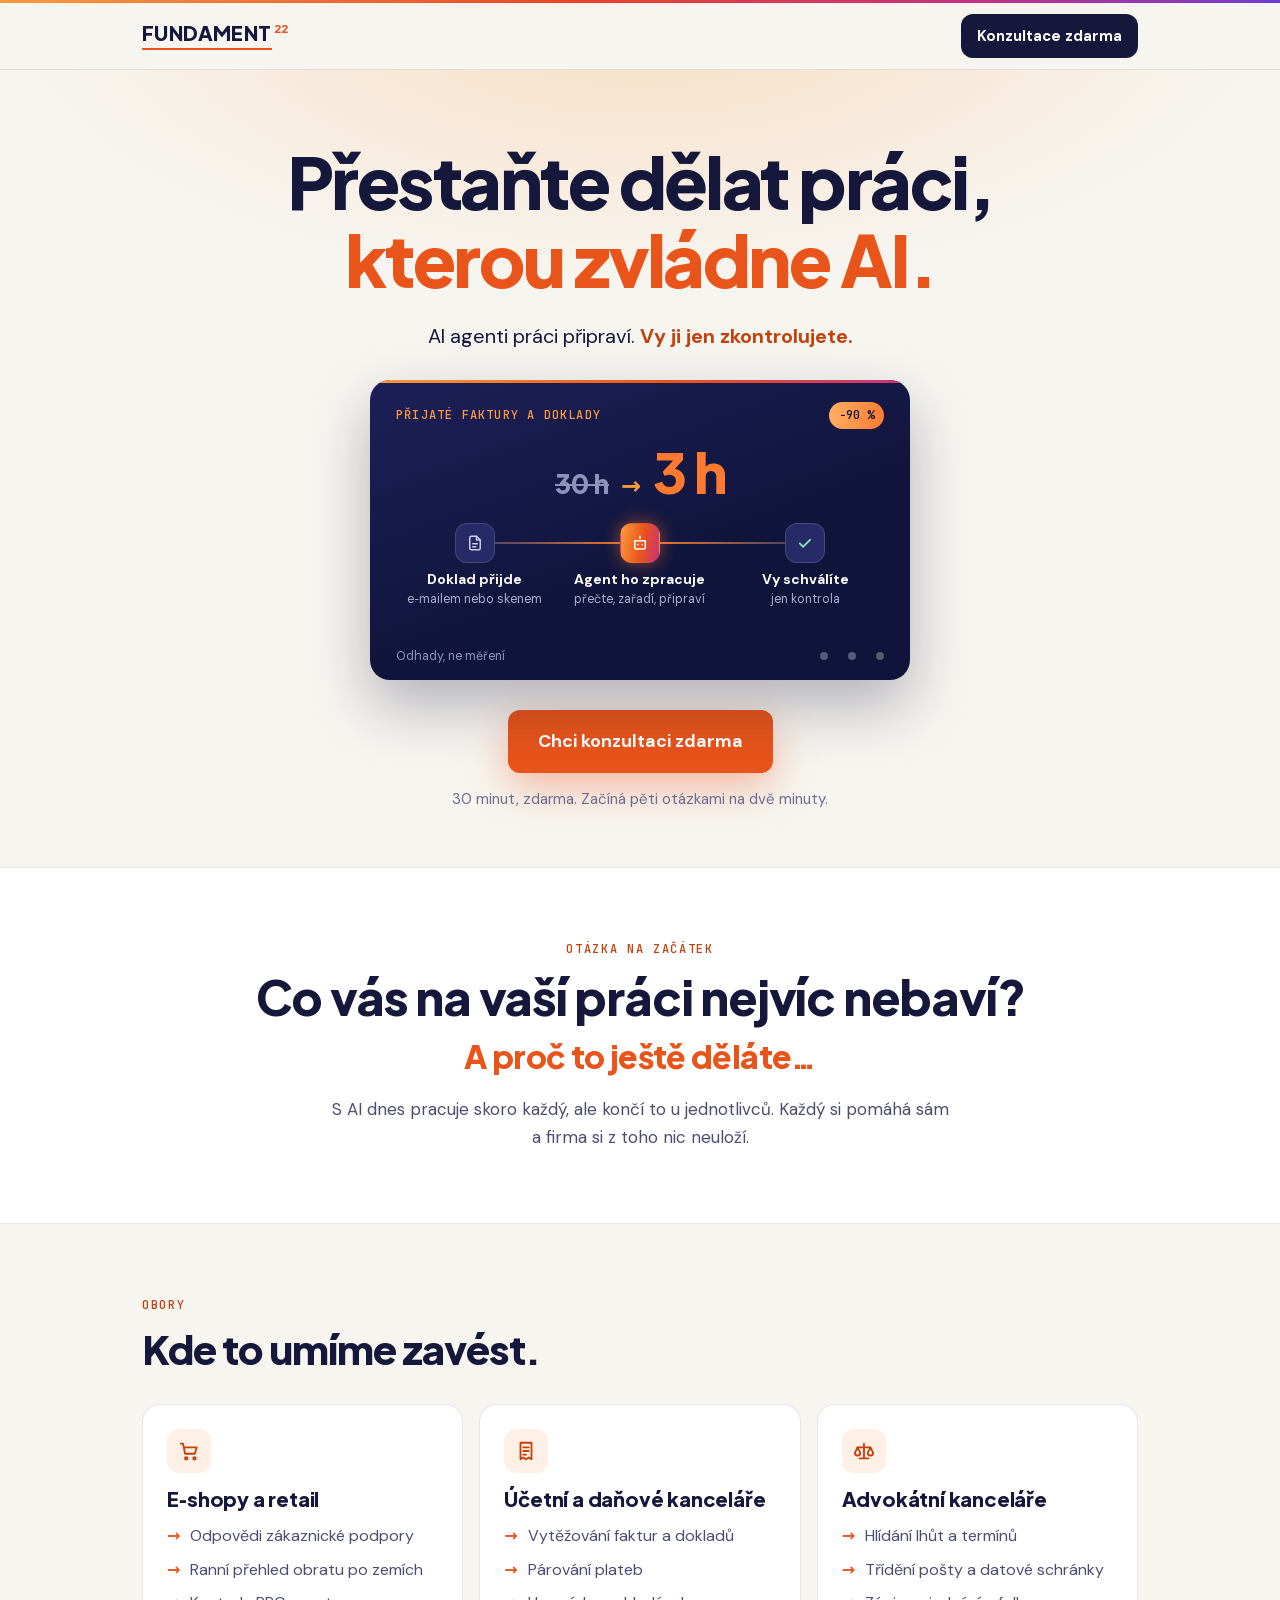
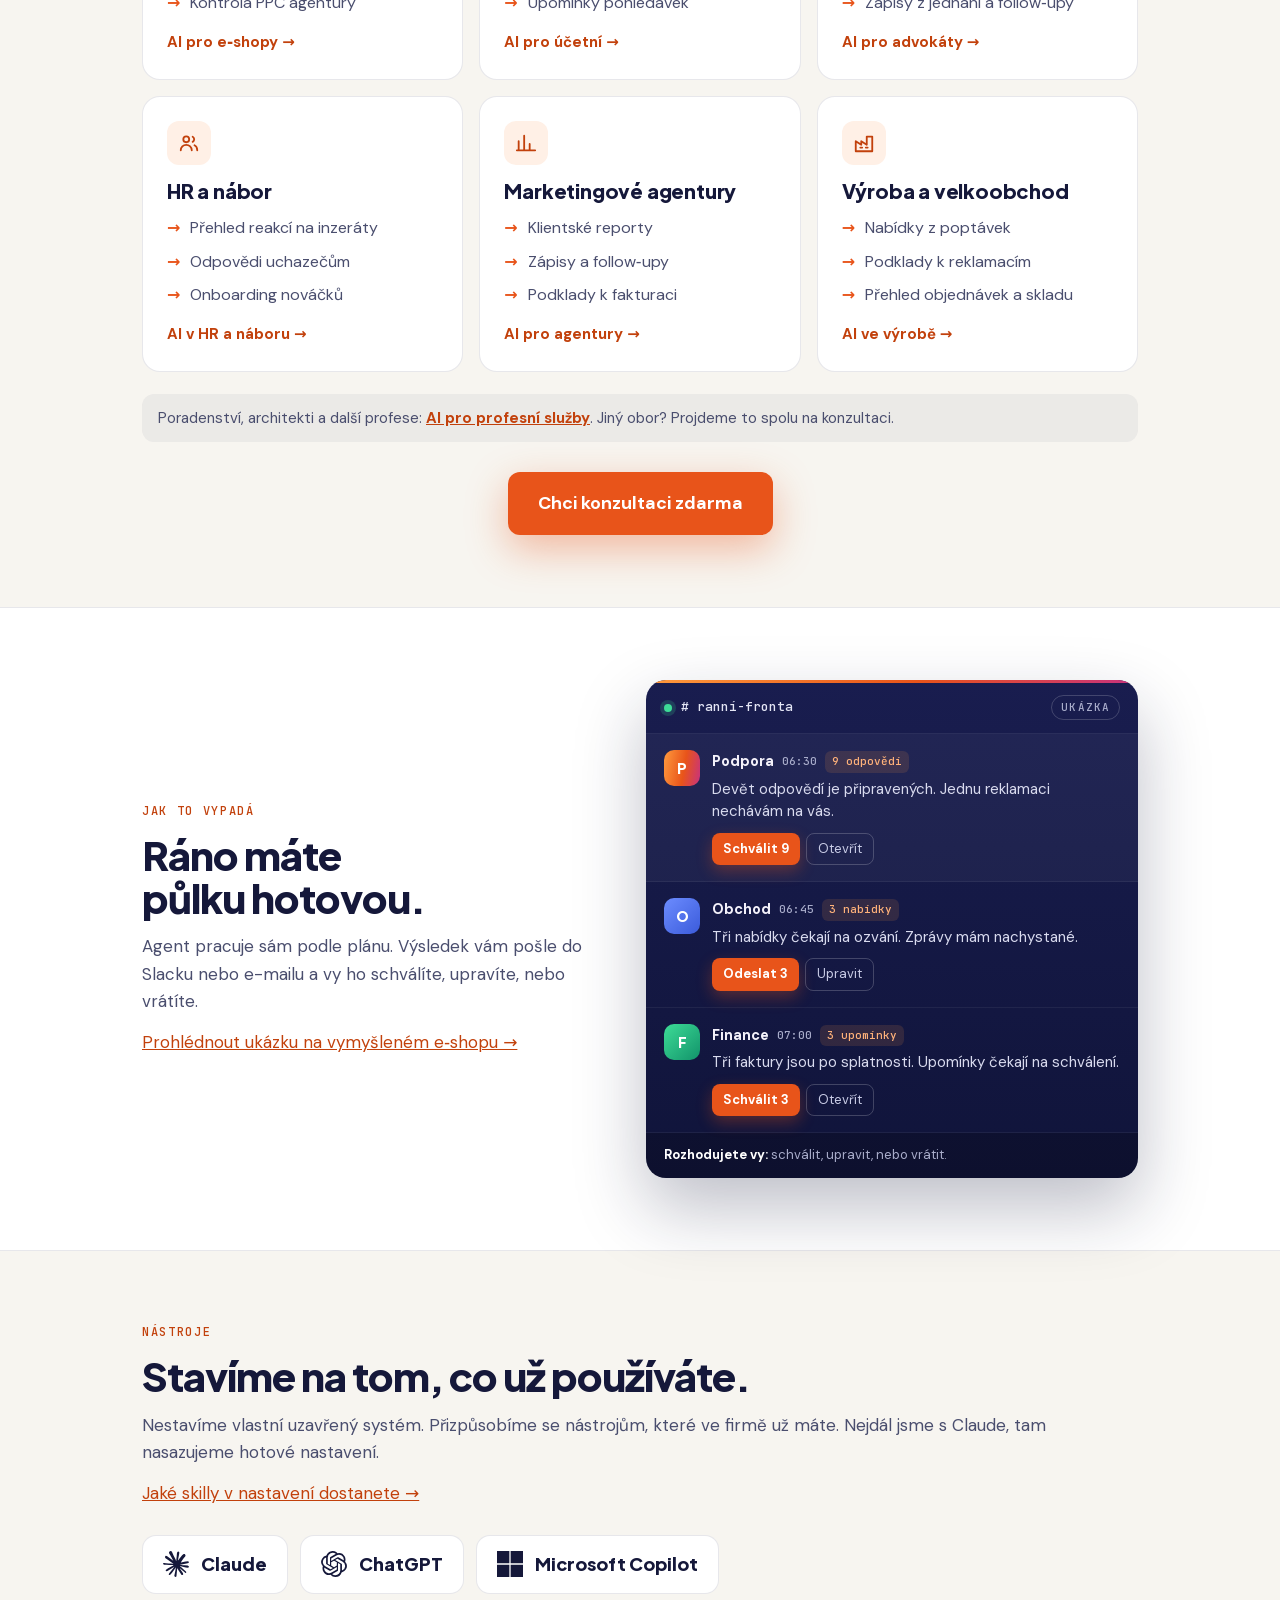
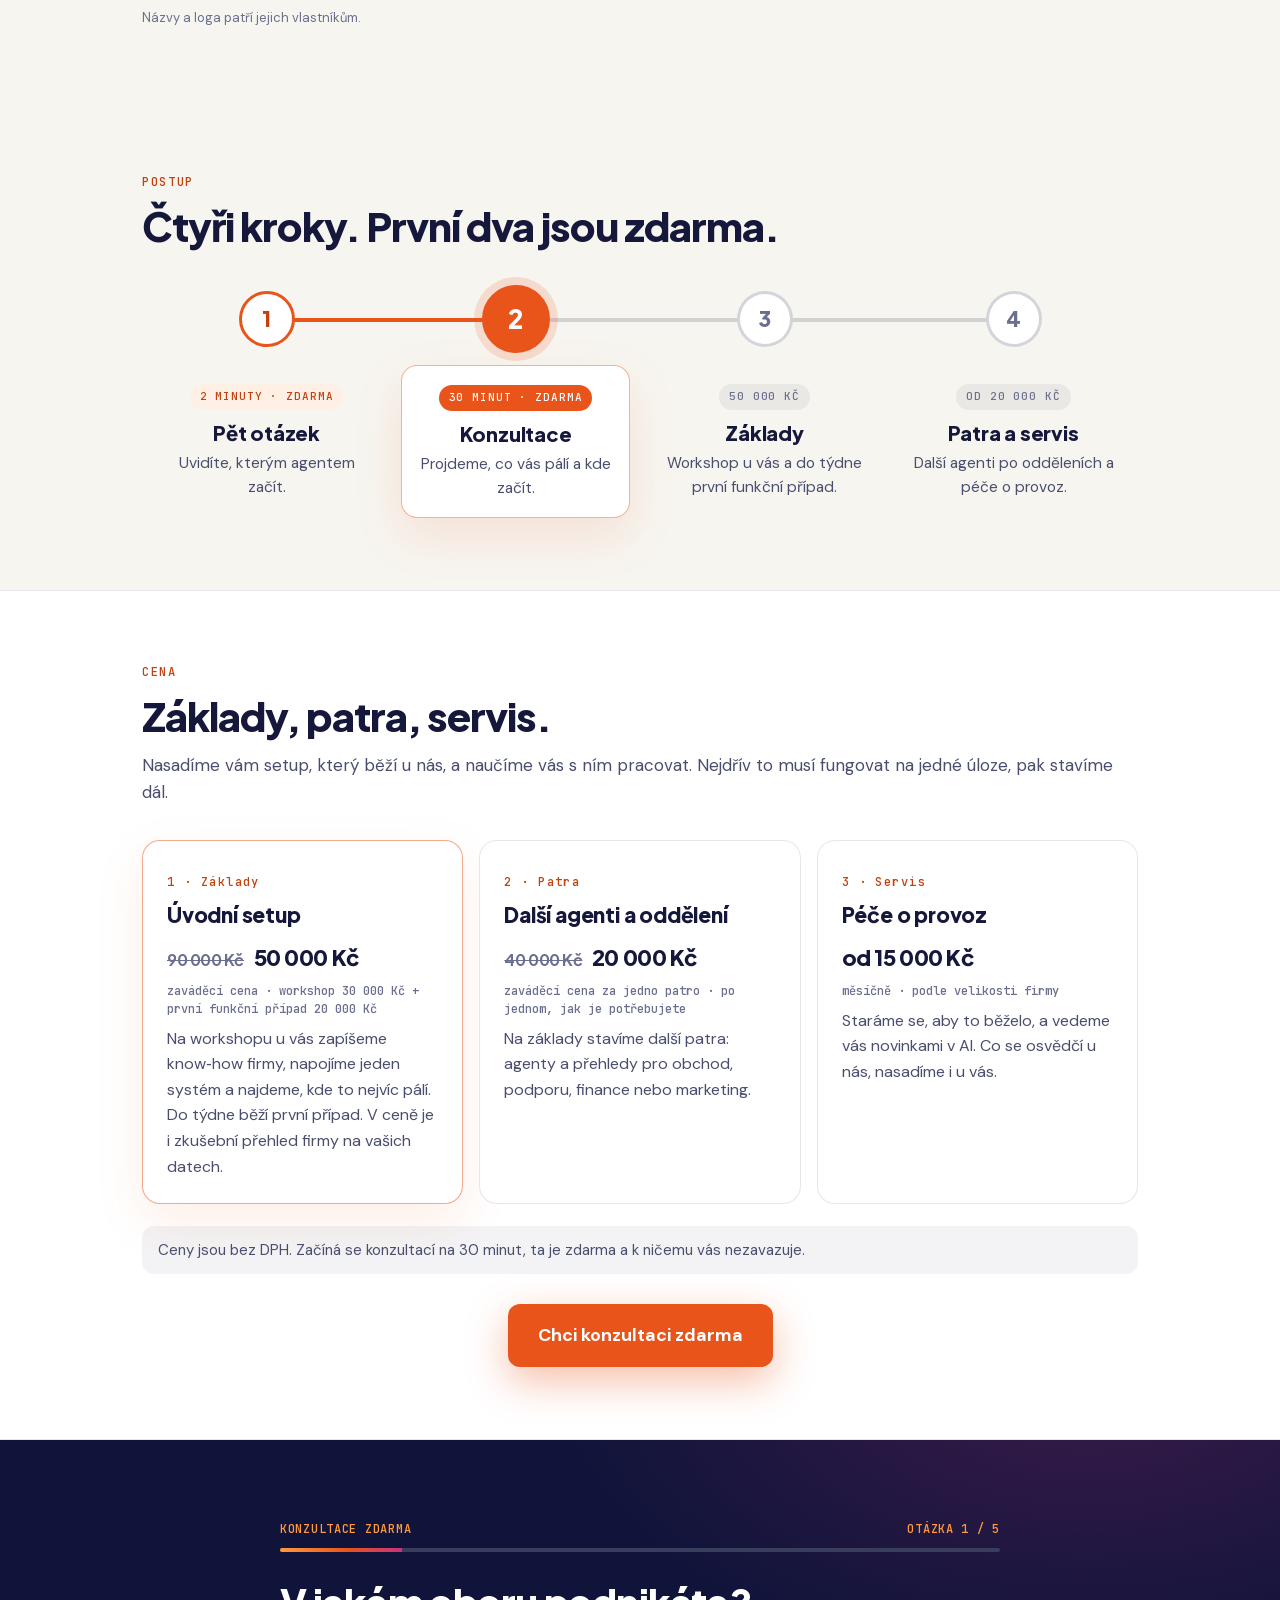
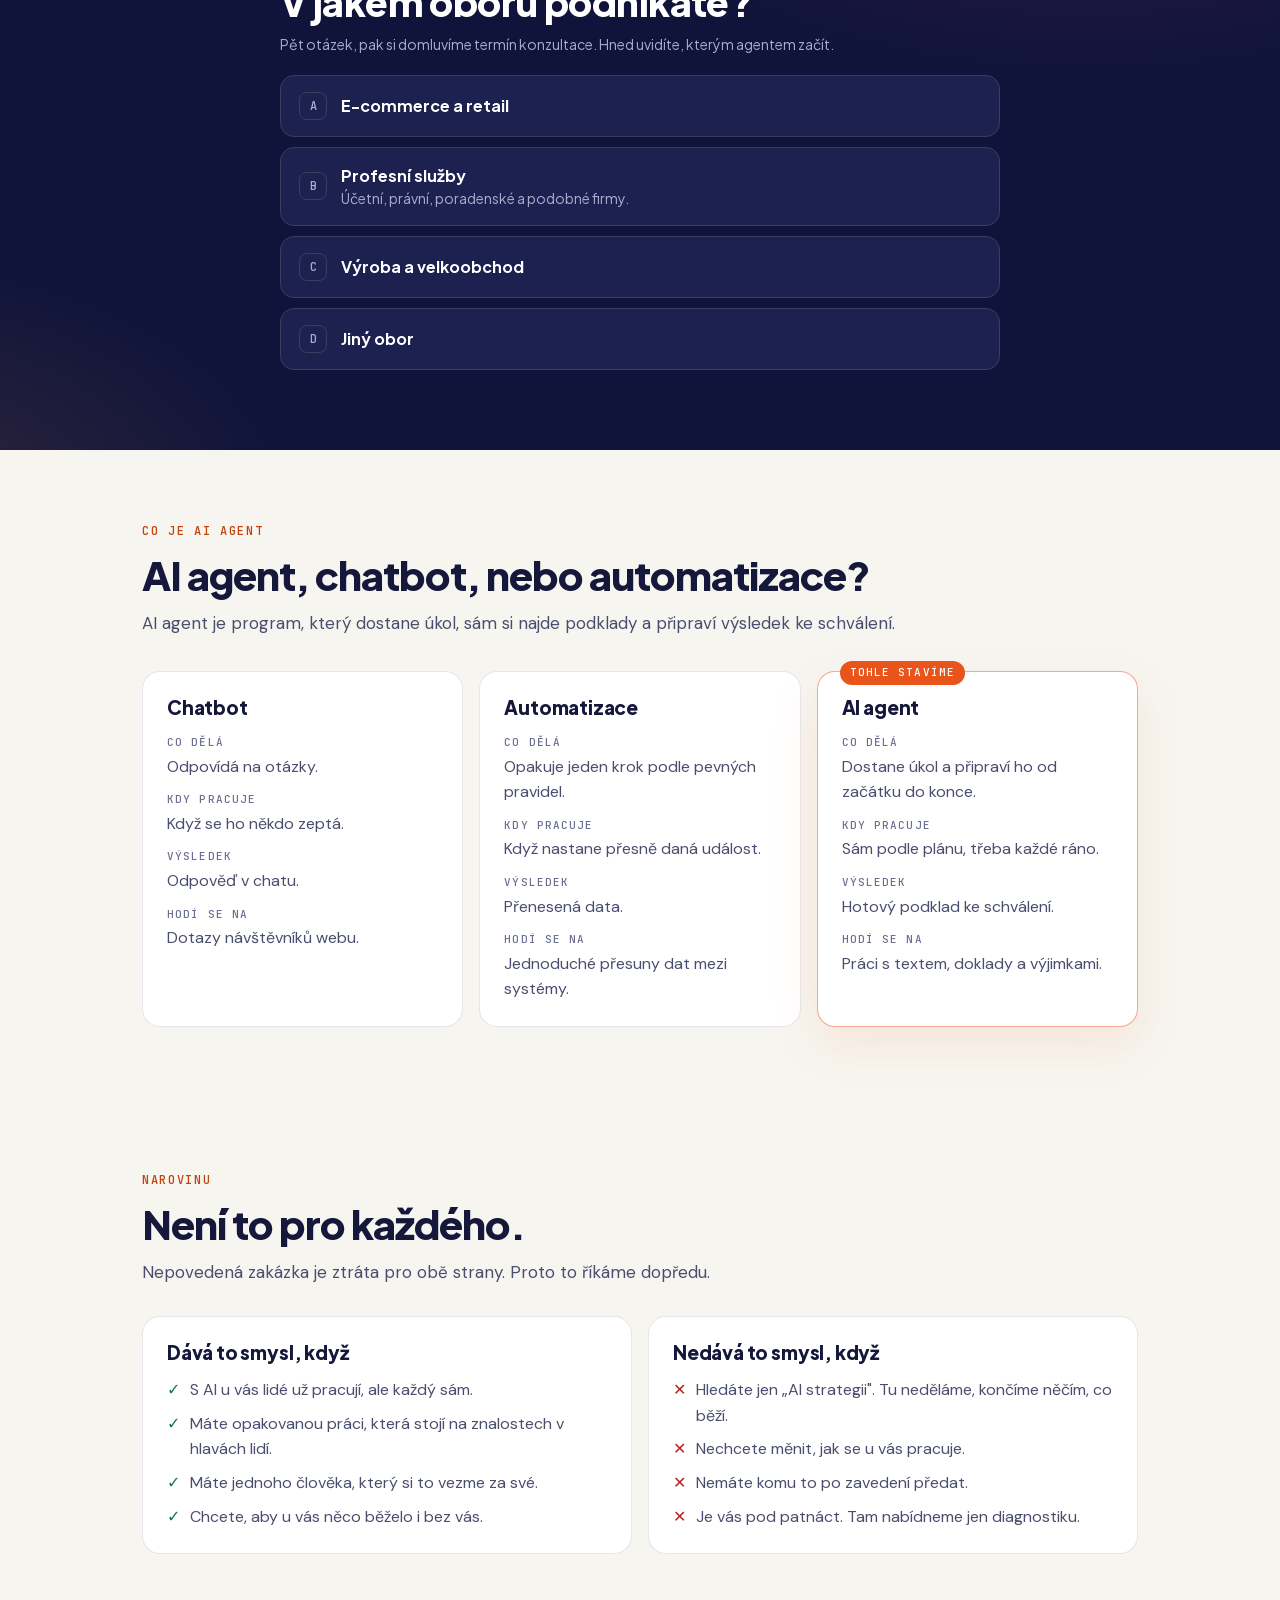
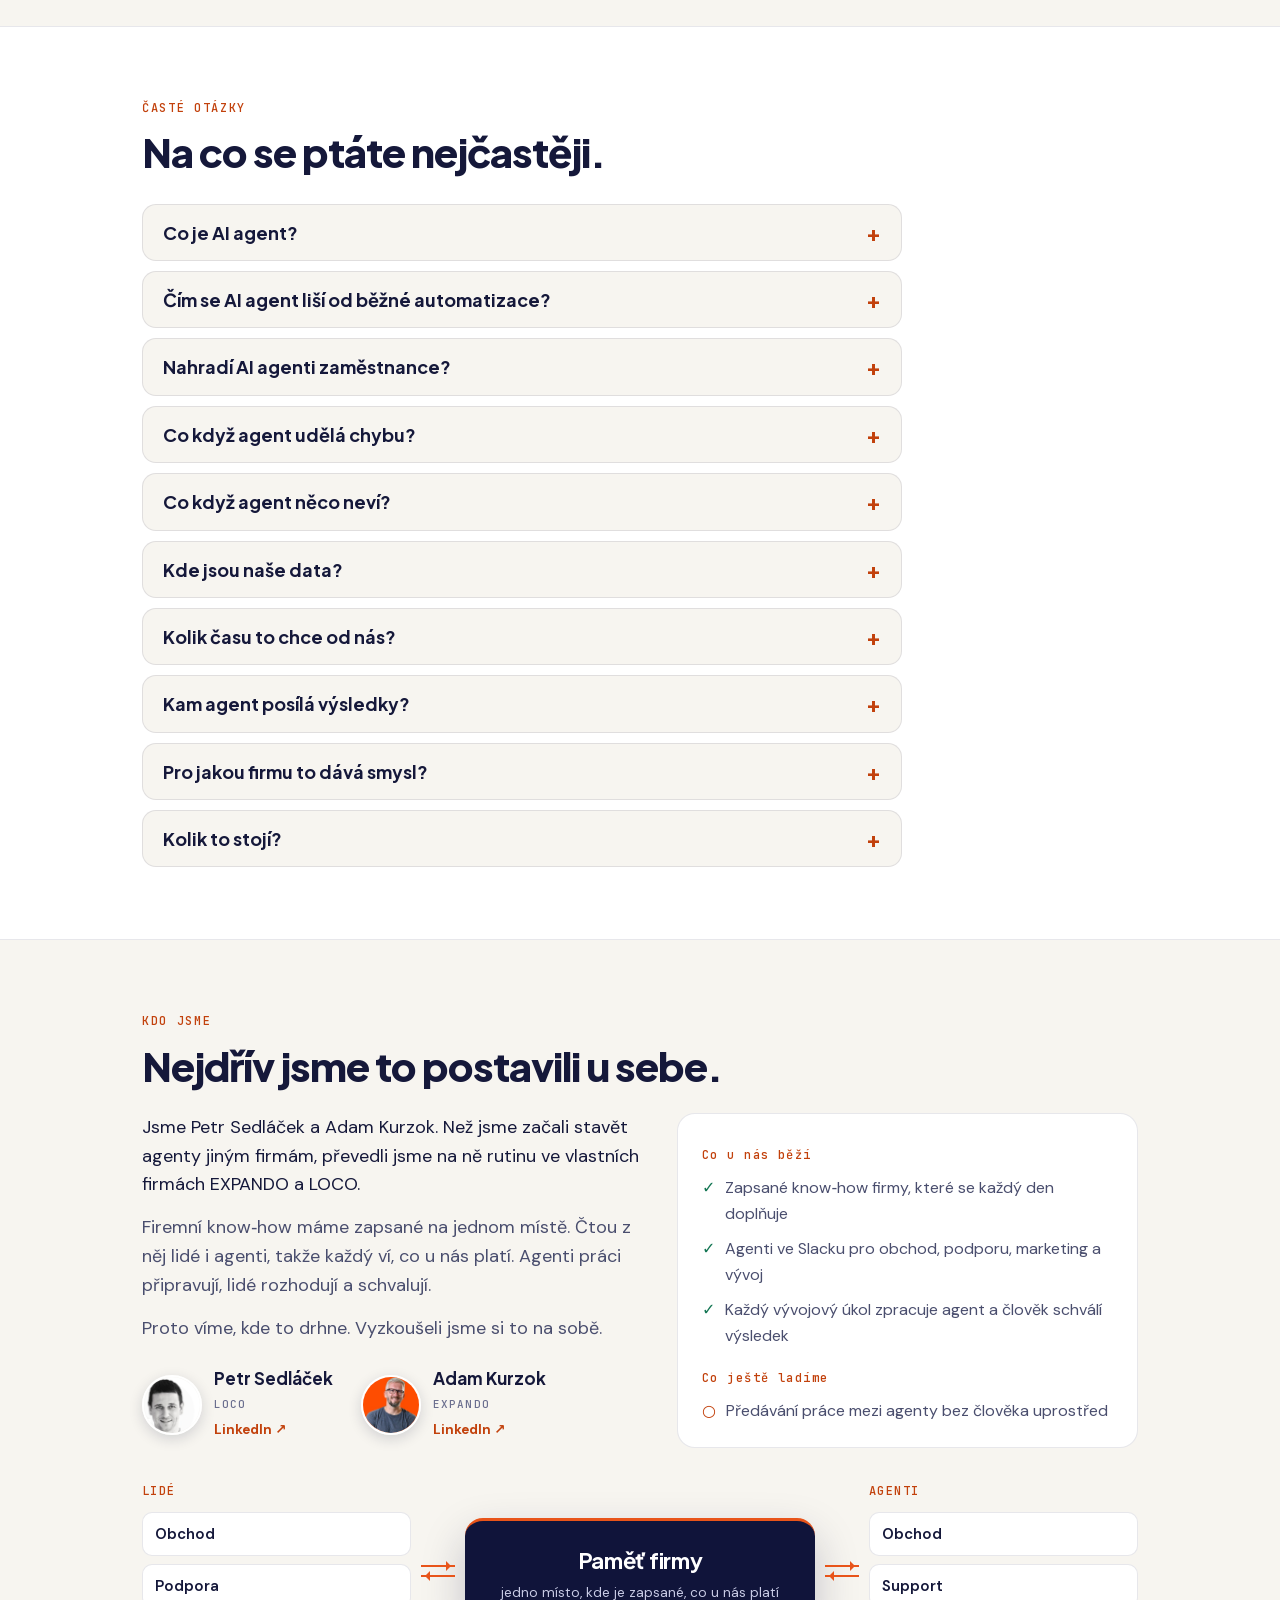
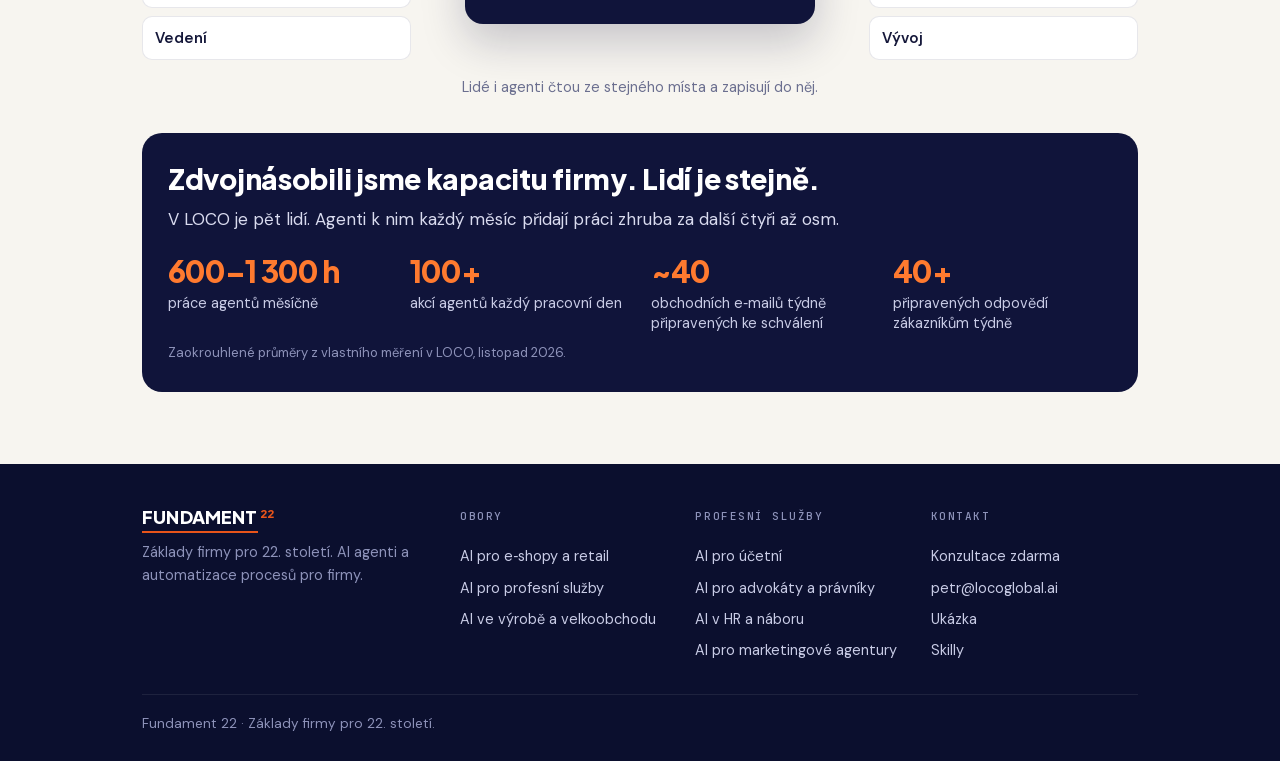
==== commit 865da5bb: "Tlačítka Konzultace zdarma vedou zpět na průvodce (formulář už ukládá kontakty) Co-Authored-By: Clau" ====
--- a/index.html
+++ b/index.html
@@ -386,7 +386,7 @@
 <body>
 <header class="top"><div class="wrap">
 <a class="logo" href="./" aria-label="FUNDAMENT22"><span class="wm"><b>FUNDAMENT</b><sup>22</sup></span></a>
-<a class="btn sm" href="https://calendar.app.google/v39ka3uchSRSSG2AA" target="_blank" rel="noopener">Konzultace zdarma</a>
+<a class="btn sm" href="#analyza">Konzultace zdarma</a>
 </div></header>
 
 <main>
@@ -407,8 +407,8 @@
 </div>
 <div class="foot"><span>Odhady, ne měření</span><div class="dots"><button type="button" aria-label="Příklad 1" aria-current="true"></button><button type="button" aria-label="Příklad 2" aria-current="false"></button><button type="button" aria-label="Příklad 3" aria-current="false"></button></div></div>
 </div>
-<div class="cta"><a class="btn big" href="https://calendar.app.google/v39ka3uchSRSSG2AA" target="_blank" rel="noopener">Chci konzultaci zdarma</a></div>
-<p class="micro">30 minut, zdarma. Termín si vyberete v kalendáři.</p>
+<div class="cta"><a class="btn big" href="#analyza">Chci konzultaci zdarma</a></div>
+<p class="micro">30 minut, zdarma. Začíná pěti otázkami na dvě minuty.</p>
 </div></section>
 
 <section class="white" id="otazka"><div class="wrap qz">
@@ -436,7 +436,7 @@
 <li>Nabídky z poptávek</li><li>Podklady k reklamacím</li><li>Přehled objednávek a skladu</li></ul><a class="more" href="https://fundament22.com/ai-ve-vyrobe-a-velkoobchodu/">AI ve výrobě →</a></article>
 </div>
 <p class="est">Poradenství, architekti a další profese: <a href="https://fundament22.com/ai-pro-profesni-sluzby/">AI pro profesní služby</a>. Jiný obor? Projdeme to spolu na konzultaci.</p>
-<div class="cta"><a class="btn big" href="https://calendar.app.google/v39ka3uchSRSSG2AA" target="_blank" rel="noopener">Chci konzultaci zdarma</a></div>
+<div class="cta"><a class="btn big" href="#analyza">Chci konzultaci zdarma</a></div>
 </div></section>
 
 <section class="white"><div class="wrap split">
@@ -489,7 +489,7 @@
 <article class="card"><p class="n">3 · Servis</p><h3>Péče o provoz</h3><p class="price">od 15 000 Kč</p><p class="pn">měsíčně · podle velikosti firmy</p><p>Staráme se, aby to běželo, a vedeme vás novinkami v AI. Co se osvědčí u nás, nasadíme i u vás.</p></article>
 </div>
 <p class="est">Ceny jsou bez DPH. Začíná se konzultací na 30 minut, ta je zdarma a k ničemu vás nezavazuje.</p>
-<div class="cta"><a class="btn big" href="https://calendar.app.google/v39ka3uchSRSSG2AA" target="_blank" rel="noopener">Chci konzultaci zdarma</a></div>
+<div class="cta"><a class="btn big" href="#analyza">Chci konzultaci zdarma</a></div>
 </div></section>
 
 <section class="az" id="analyza"><div class="in">
@@ -604,7 +604,7 @@
 <div class="fbrand"><span class="wm"><b>FUNDAMENT</b><sup>22</sup></span><p>Základy firmy pro 22. století. AI agenti a automatizace procesů pro firmy.</p></div>
 <nav aria-label="Obory"><h4>Obory</h4><a href="https://fundament22.com/ai-pro-e-shopy/">AI pro e‑shopy a retail</a><a href="https://fundament22.com/ai-pro-profesni-sluzby/">AI pro profesní služby</a><a href="https://fundament22.com/ai-ve-vyrobe-a-velkoobchodu/">AI ve výrobě a velkoobchodu</a></nav>
 <nav aria-label="Profesní služby"><h4>Profesní služby</h4><a href="https://fundament22.com/ai-pro-ucetni/">AI pro účetní</a><a href="https://fundament22.com/ai-pro-advokaty/">AI pro advokáty a právníky</a><a href="https://fundament22.com/ai-v-hr/">AI v HR a náboru</a><a href="https://fundament22.com/ai-pro-marketingove-agentury/">AI pro marketingové agentury</a></nav>
-<nav aria-label="Kontakt"><h4>Kontakt</h4><a href="https://calendar.app.google/v39ka3uchSRSSG2AA" target="_blank" rel="noopener">Konzultace zdarma</a><a href="mailto:petr@locoglobal.ai">petr@locoglobal.ai</a><a href="https://adamku8.github.io/fundament22/demo/">Ukázka</a><a href="https://fundament22.com/skilly/">Skilly</a></nav>
+<nav aria-label="Kontakt"><h4>Kontakt</h4><a href="#analyza">Konzultace zdarma</a><a href="mailto:petr@locoglobal.ai">petr@locoglobal.ai</a><a href="https://adamku8.github.io/fundament22/demo/">Ukázka</a><a href="https://fundament22.com/skilly/">Skilly</a></nav>
 </div>
 <div class="fbot"><span>Fundament 22 · Základy firmy pro 22. století.</span><span></span></div>
 </div></footer>
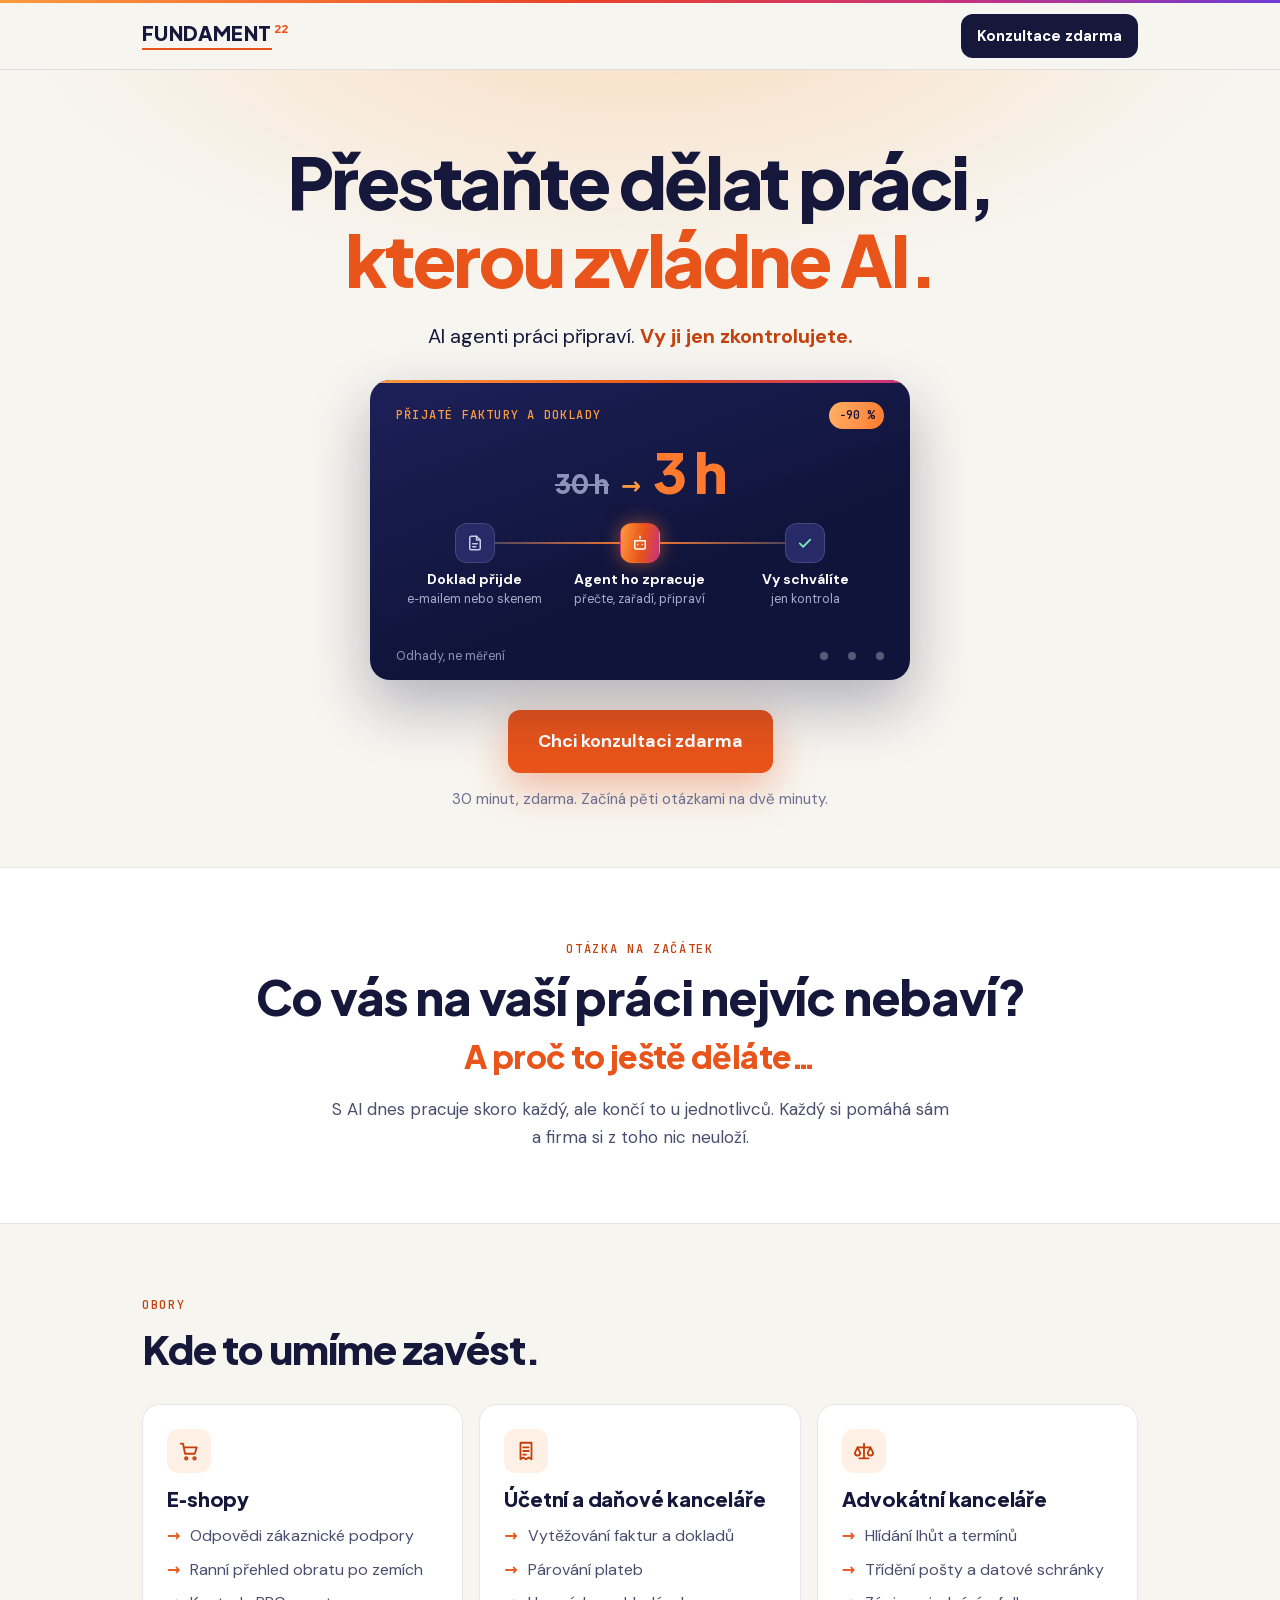
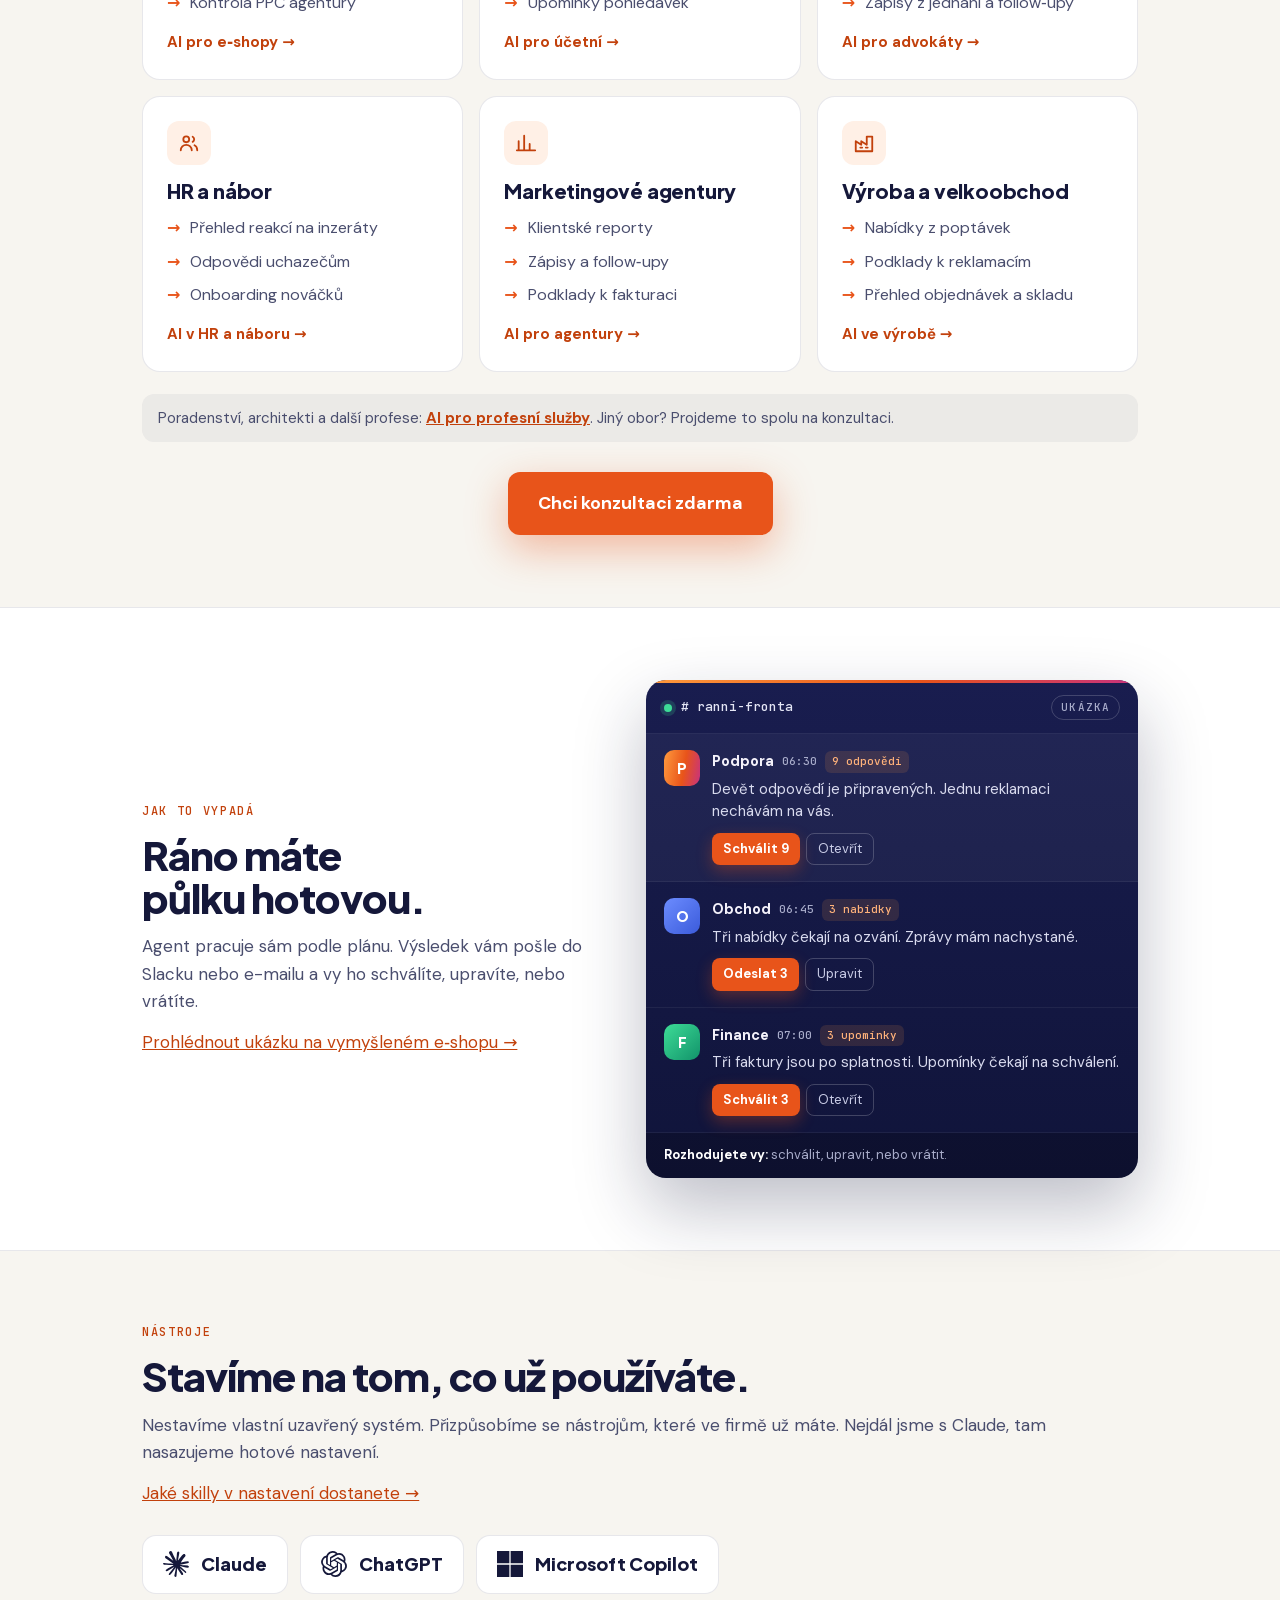
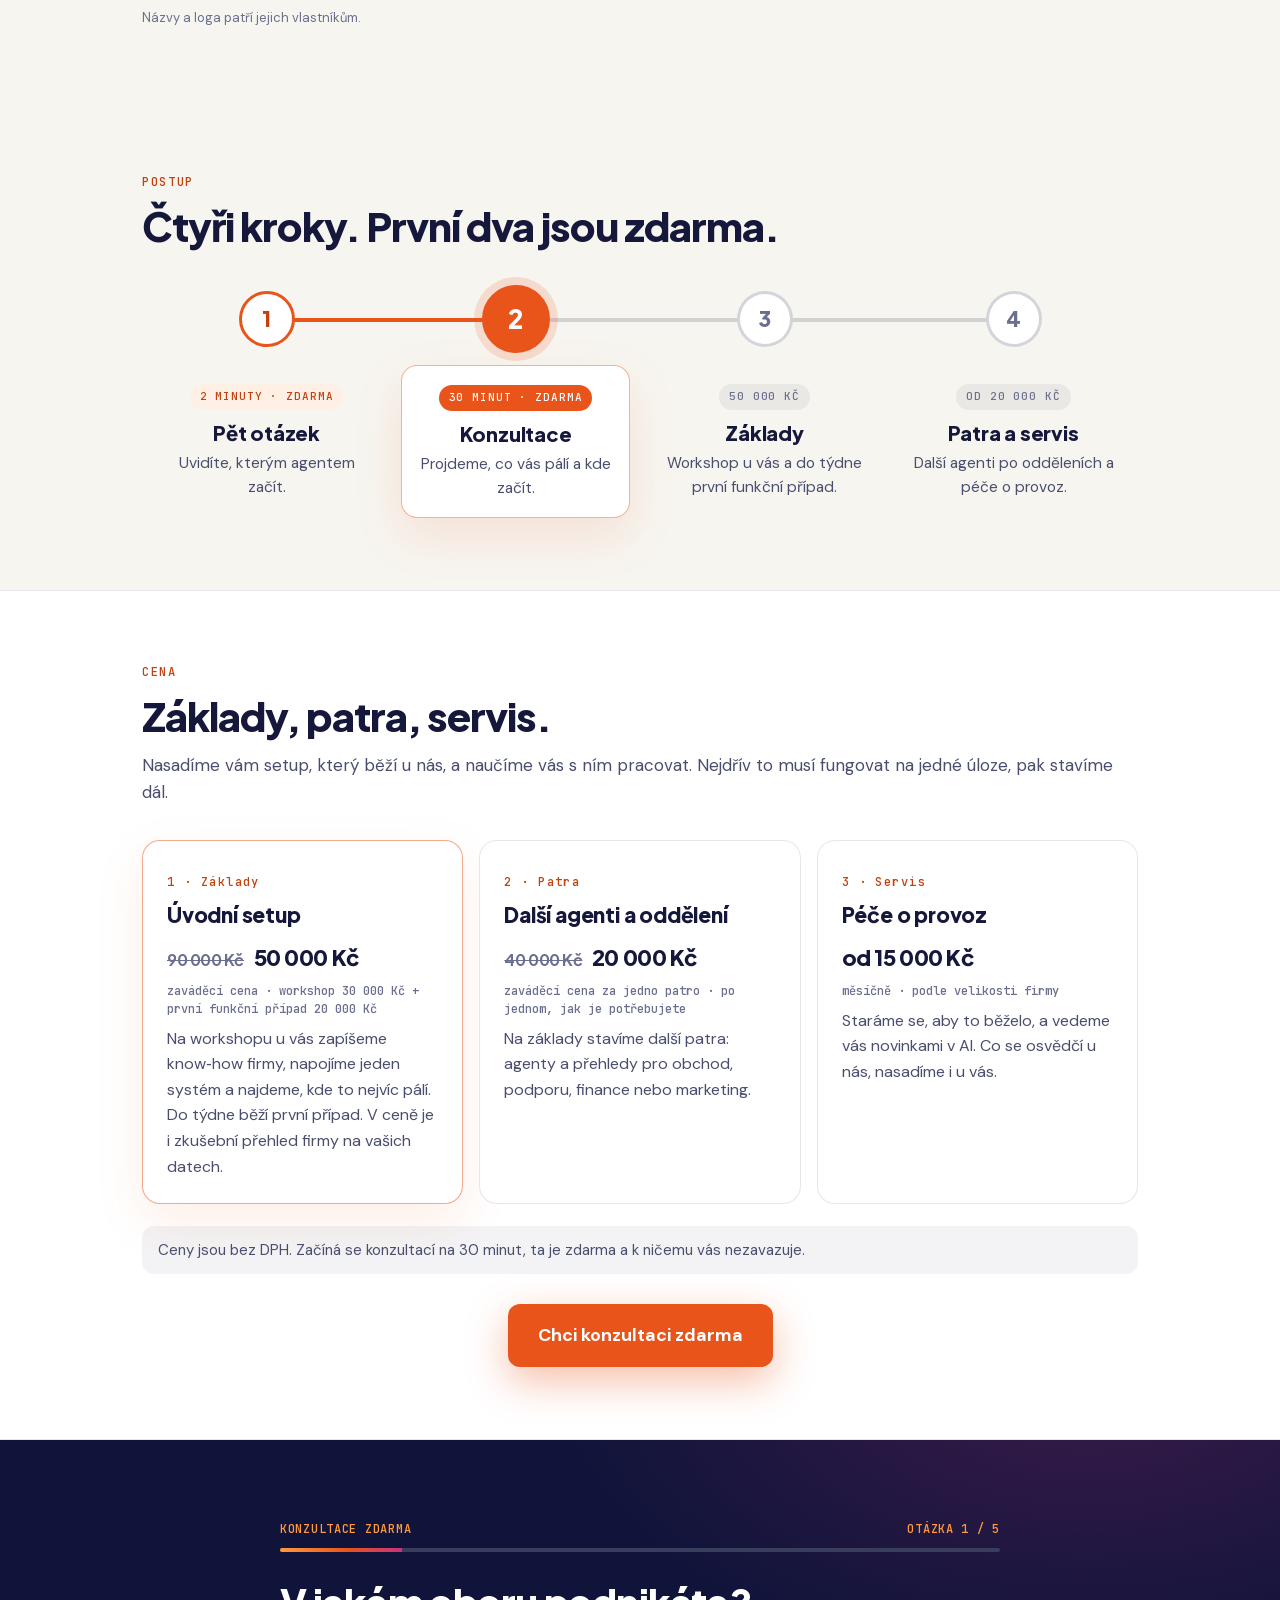
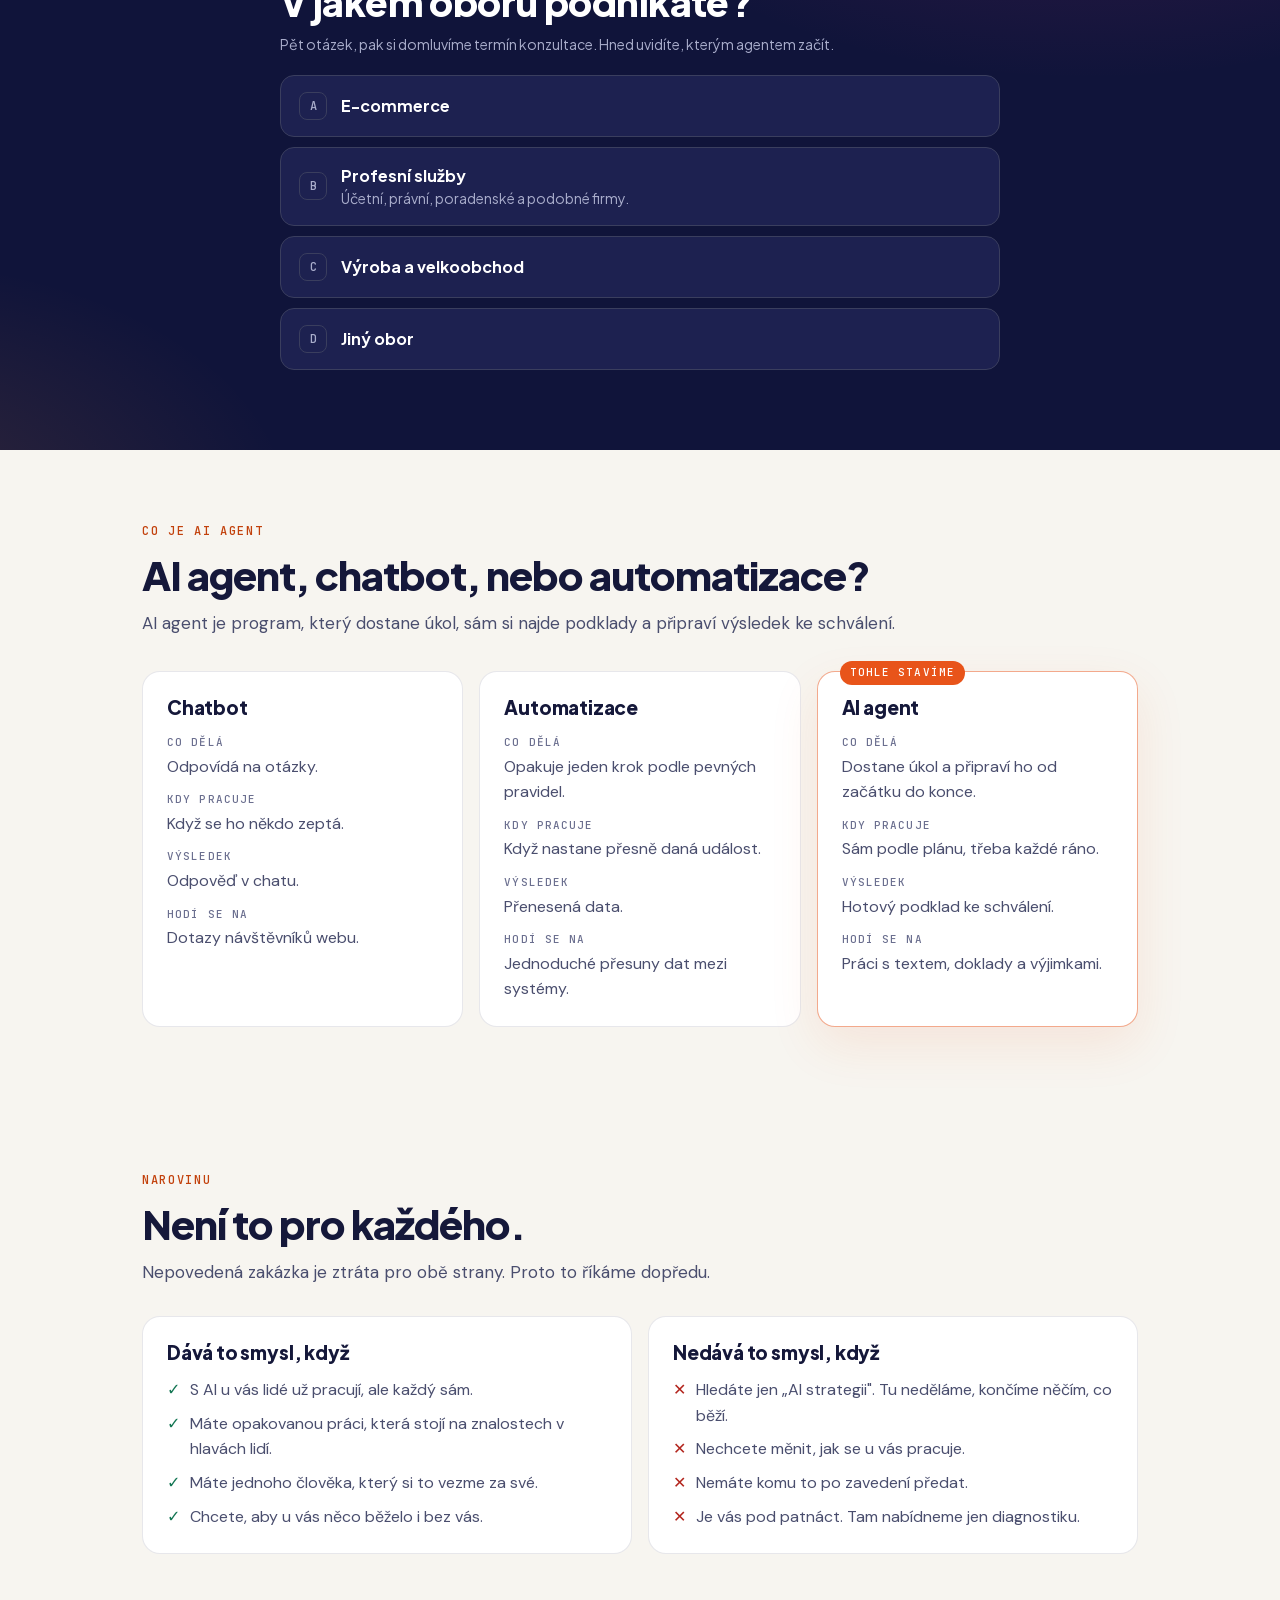
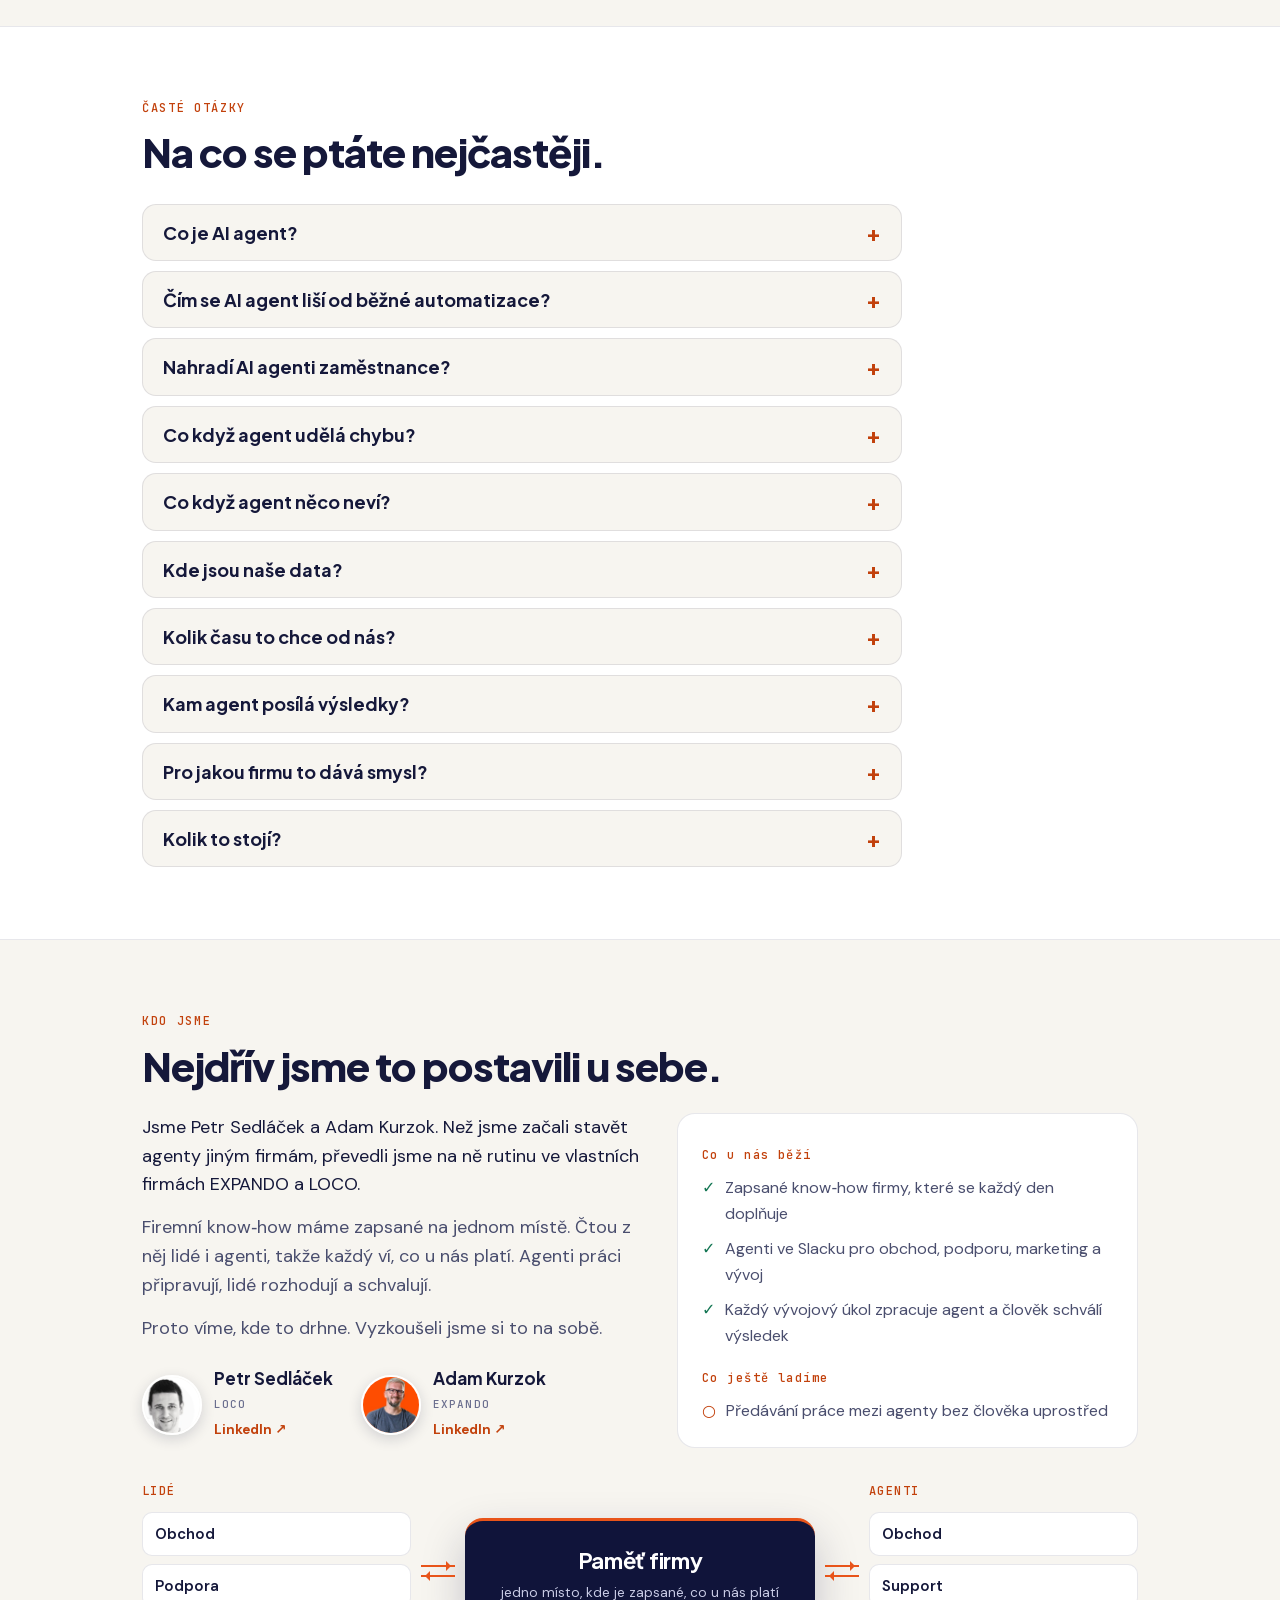
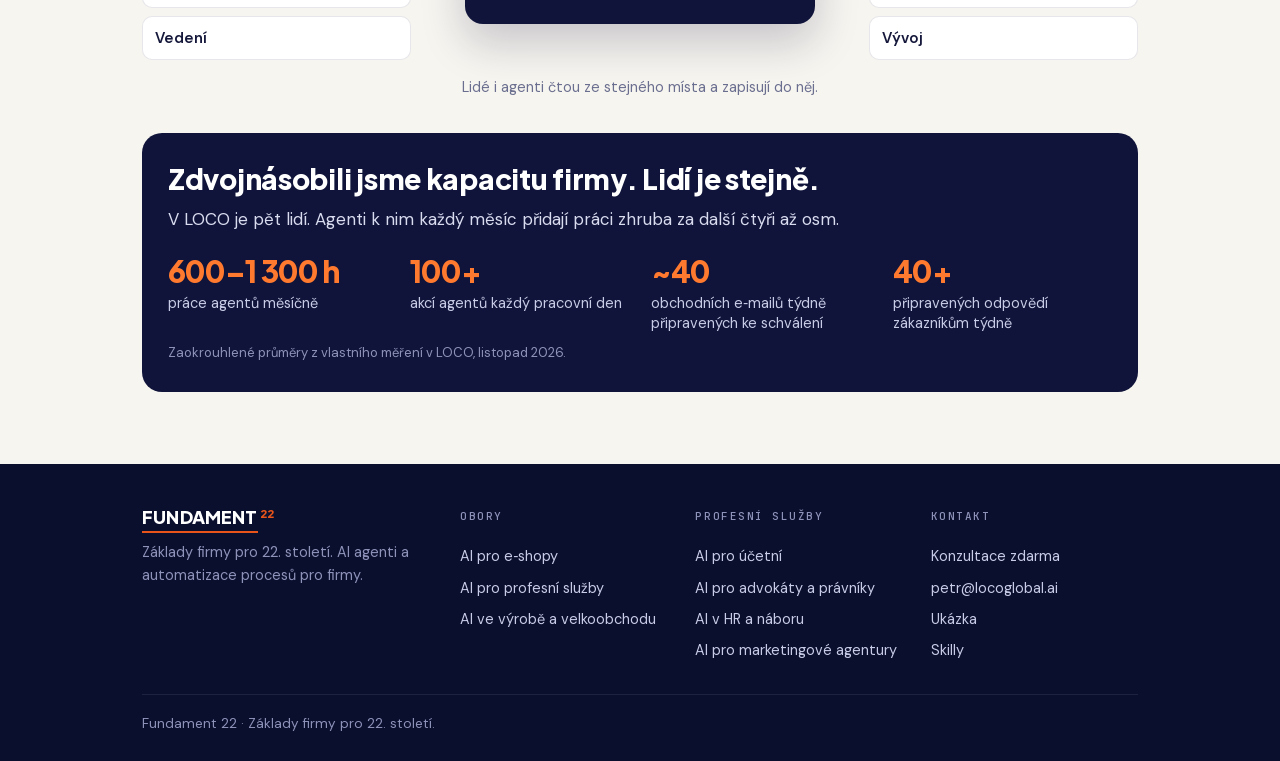
==== commit ef8282d1: "Bez slova retail; stránka e-shopů vede na dotazník místo prezentace, měření kliku cta_dotaznik Co-Au" ====
--- a/index.html
+++ b/index.html
@@ -422,7 +422,7 @@
 <p class="eyebrow">Obory</p>
 <h2>Kde to umíme zavést.</h2>
 <div class="grid3 ob ob6">
-<article class="card"><span class="ico" aria-hidden="true"><svg width="22" height="22" viewBox="0 0 24 24" fill="none" stroke="currentColor" stroke-width="2" stroke-linecap="round" stroke-linejoin="round"><circle cx="9" cy="20" r="1.4"/><circle cx="18" cy="20" r="1.4"/><path d="M3 4h2.5l2.2 11h10.6L20.5 8H7"/></svg></span><h3><a href="https://fundament22.com/ai-pro-e-shopy/">E‑shopy a retail</a></h3><ul>
+<article class="card"><span class="ico" aria-hidden="true"><svg width="22" height="22" viewBox="0 0 24 24" fill="none" stroke="currentColor" stroke-width="2" stroke-linecap="round" stroke-linejoin="round"><circle cx="9" cy="20" r="1.4"/><circle cx="18" cy="20" r="1.4"/><path d="M3 4h2.5l2.2 11h10.6L20.5 8H7"/></svg></span><h3><a href="https://fundament22.com/ai-pro-e-shopy/">E‑shopy</a></h3><ul>
 <li>Odpovědi zákaznické podpory</li><li>Ranní přehled obratu po zemích</li><li>Kontrola PPC agentury</li></ul><a class="more" href="https://fundament22.com/ai-pro-e-shopy/">AI pro e‑shopy →</a></article>
 <article class="card"><span class="ico" aria-hidden="true"><svg width="22" height="22" viewBox="0 0 24 24" fill="none" stroke="currentColor" stroke-width="2" stroke-linecap="round" stroke-linejoin="round"><path d="M6 3h12v18l-3-2-3 2-3-2-3 2z"/><path d="M9 8h6M9 12h6M9 16h3"/></svg></span><h3><a href="https://fundament22.com/ai-pro-ucetni/">Účetní a daňové kanceláře</a></h3><ul>
 <li>Vytěžování faktur a dokladů</li><li>Párování plateb</li><li>Upomínky pohledávek</li></ul><a class="more" href="https://fundament22.com/ai-pro-ucetni/">AI pro účetní →</a></article>
@@ -602,7 +602,7 @@
 <footer><div class="wrap">
 <div class="fcols">
 <div class="fbrand"><span class="wm"><b>FUNDAMENT</b><sup>22</sup></span><p>Základy firmy pro 22. století. AI agenti a automatizace procesů pro firmy.</p></div>
-<nav aria-label="Obory"><h4>Obory</h4><a href="https://fundament22.com/ai-pro-e-shopy/">AI pro e‑shopy a retail</a><a href="https://fundament22.com/ai-pro-profesni-sluzby/">AI pro profesní služby</a><a href="https://fundament22.com/ai-ve-vyrobe-a-velkoobchodu/">AI ve výrobě a velkoobchodu</a></nav>
+<nav aria-label="Obory"><h4>Obory</h4><a href="https://fundament22.com/ai-pro-e-shopy/">AI pro e‑shopy</a><a href="https://fundament22.com/ai-pro-profesni-sluzby/">AI pro profesní služby</a><a href="https://fundament22.com/ai-ve-vyrobe-a-velkoobchodu/">AI ve výrobě a velkoobchodu</a></nav>
 <nav aria-label="Profesní služby"><h4>Profesní služby</h4><a href="https://fundament22.com/ai-pro-ucetni/">AI pro účetní</a><a href="https://fundament22.com/ai-pro-advokaty/">AI pro advokáty a právníky</a><a href="https://fundament22.com/ai-v-hr/">AI v HR a náboru</a><a href="https://fundament22.com/ai-pro-marketingove-agentury/">AI pro marketingové agentury</a></nav>
 <nav aria-label="Kontakt"><h4>Kontakt</h4><a href="#analyza">Konzultace zdarma</a><a href="mailto:petr@locoglobal.ai">petr@locoglobal.ai</a><a href="https://adamku8.github.io/fundament22/demo/">Ukázka</a><a href="https://fundament22.com/skilly/">Skilly</a></nav>
 </div>
@@ -681,7 +681,7 @@
 /* ---------- Otázky ---------- */
 const QUESTIONS = [
   { id:"industry", title:"V jakém oboru podnikáte?", hint:"Pět otázek, pak si domluvíme termín konzultace. Hned uvidíte, kterým agentem začít.", options:[
-    {v:"ecom", t:"E-commerce a retail"},
+    {v:"ecom", t:"E-commerce"},
     {v:"services", t:"Profesní služby", s:"Účetní, právní, poradenské a podobné firmy."},
     {v:"production", t:"Výroba a velkoobchod"},
     {v:"other", t:"Jiný obor"} ]},
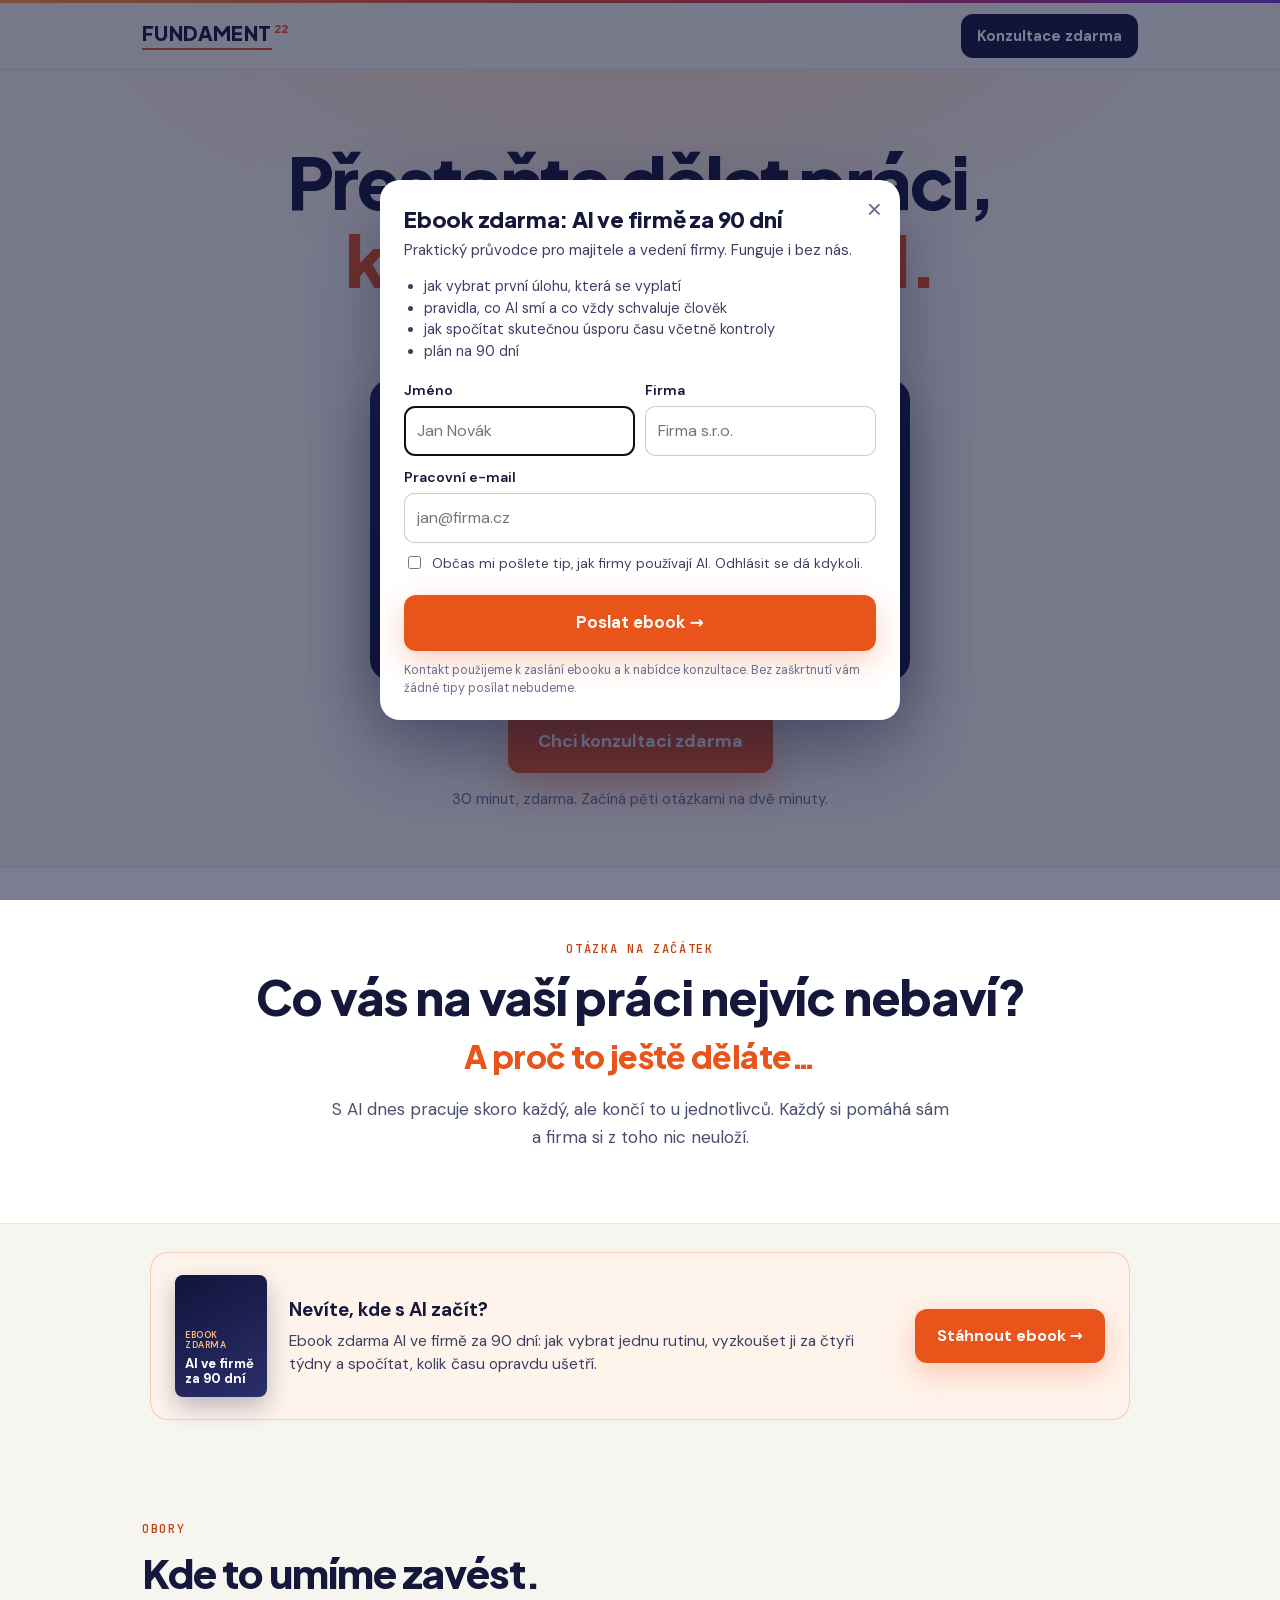
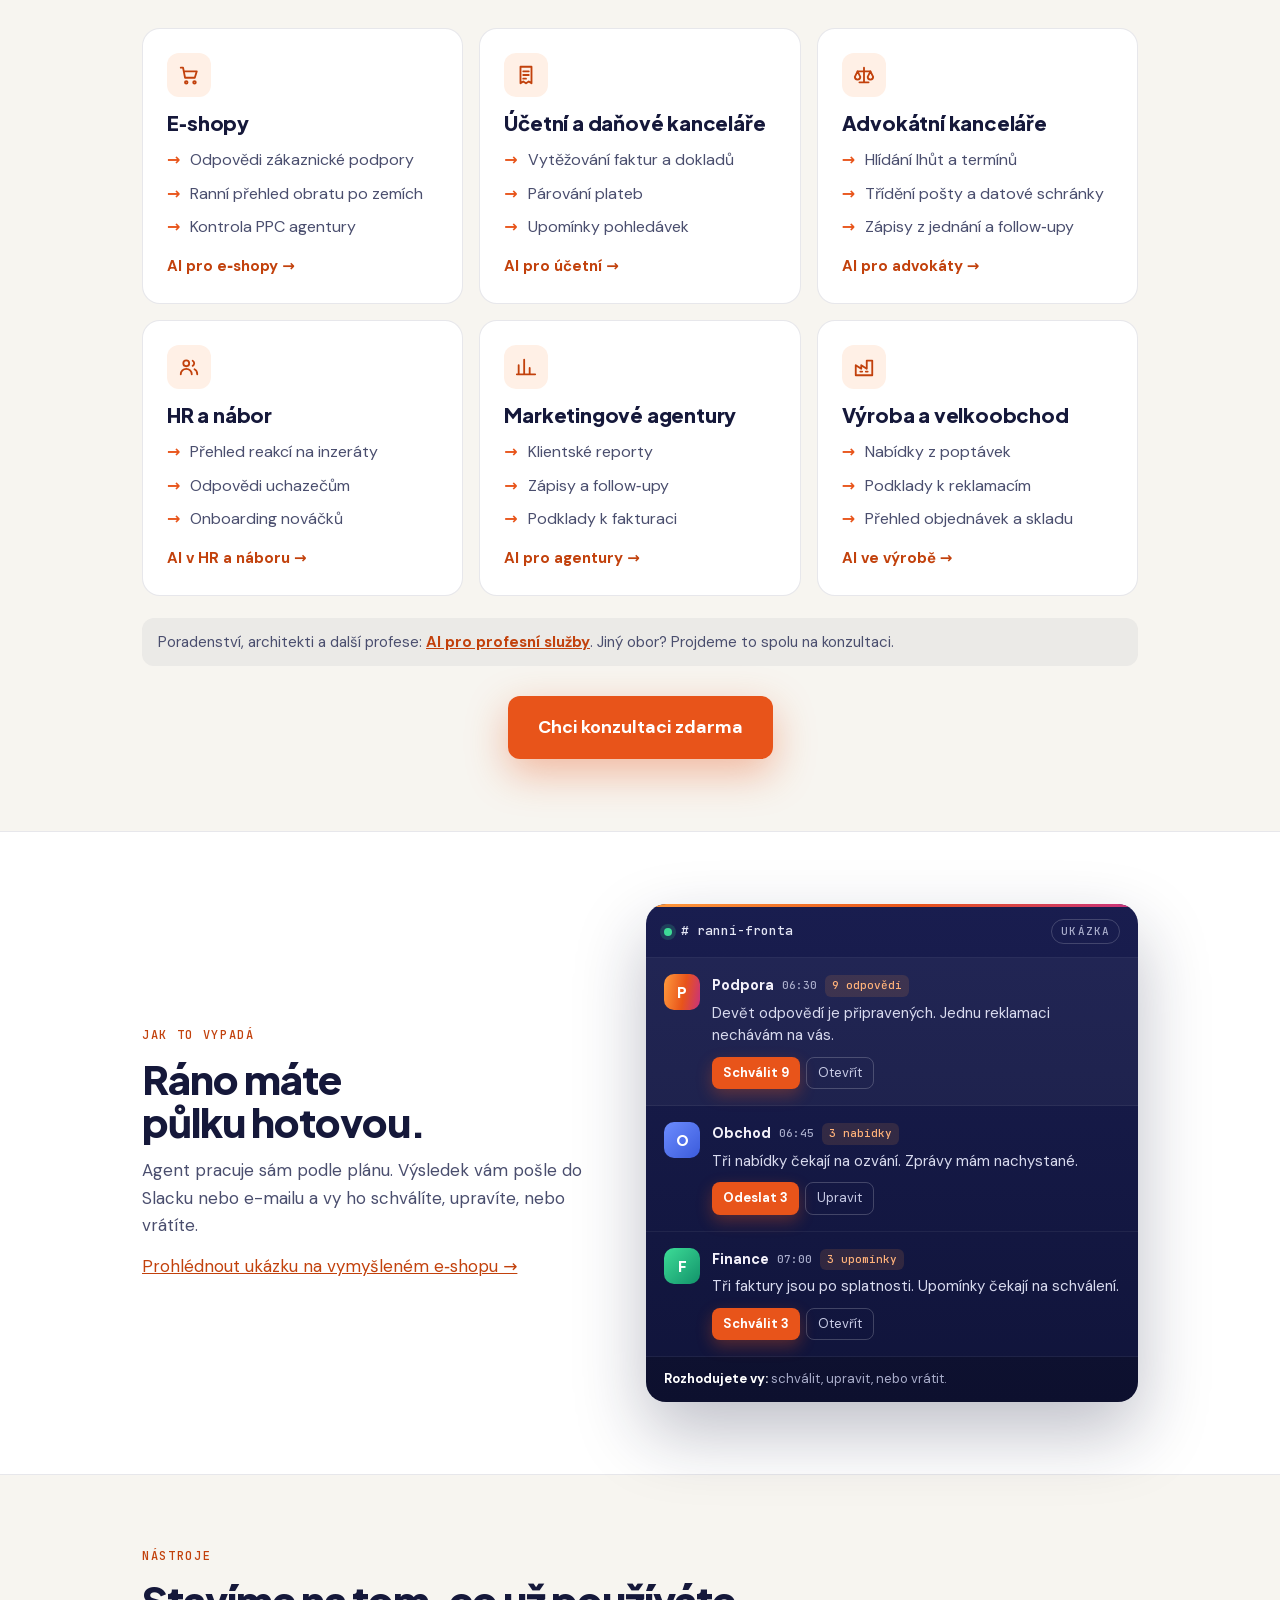
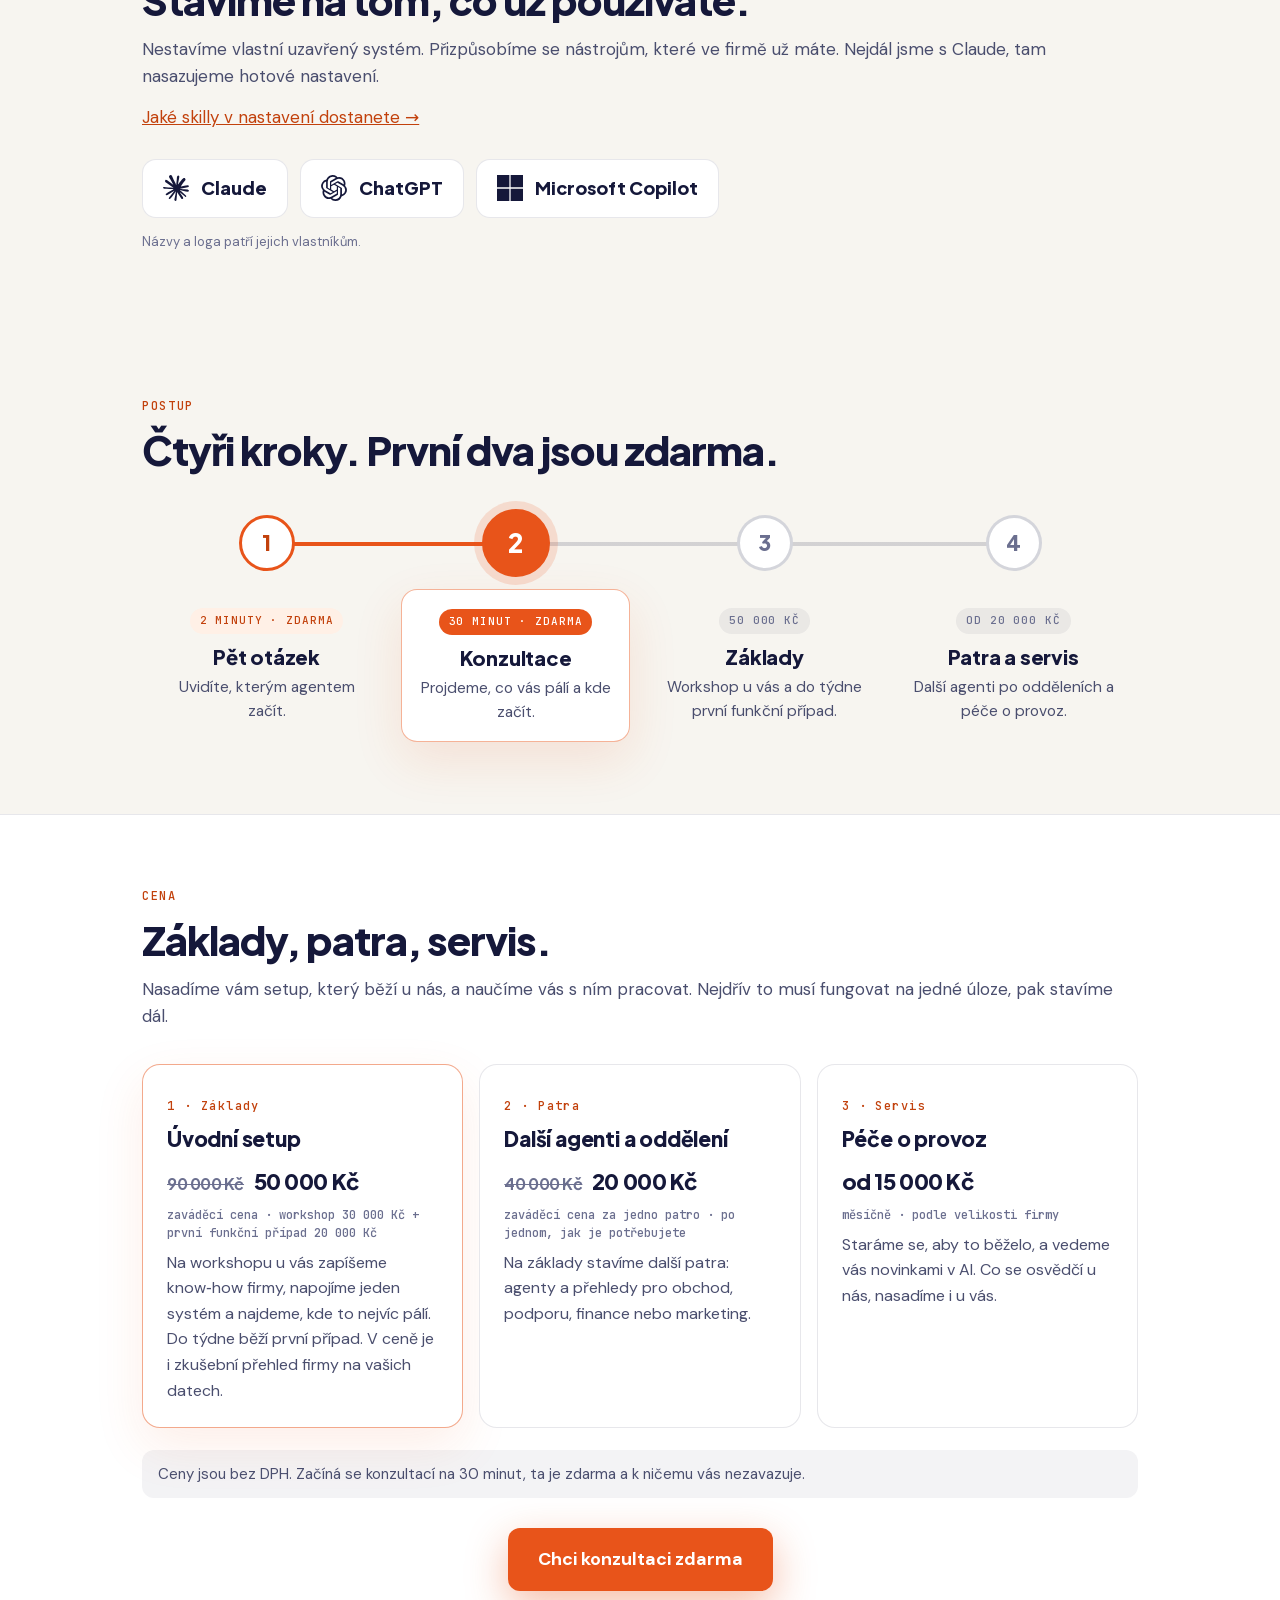
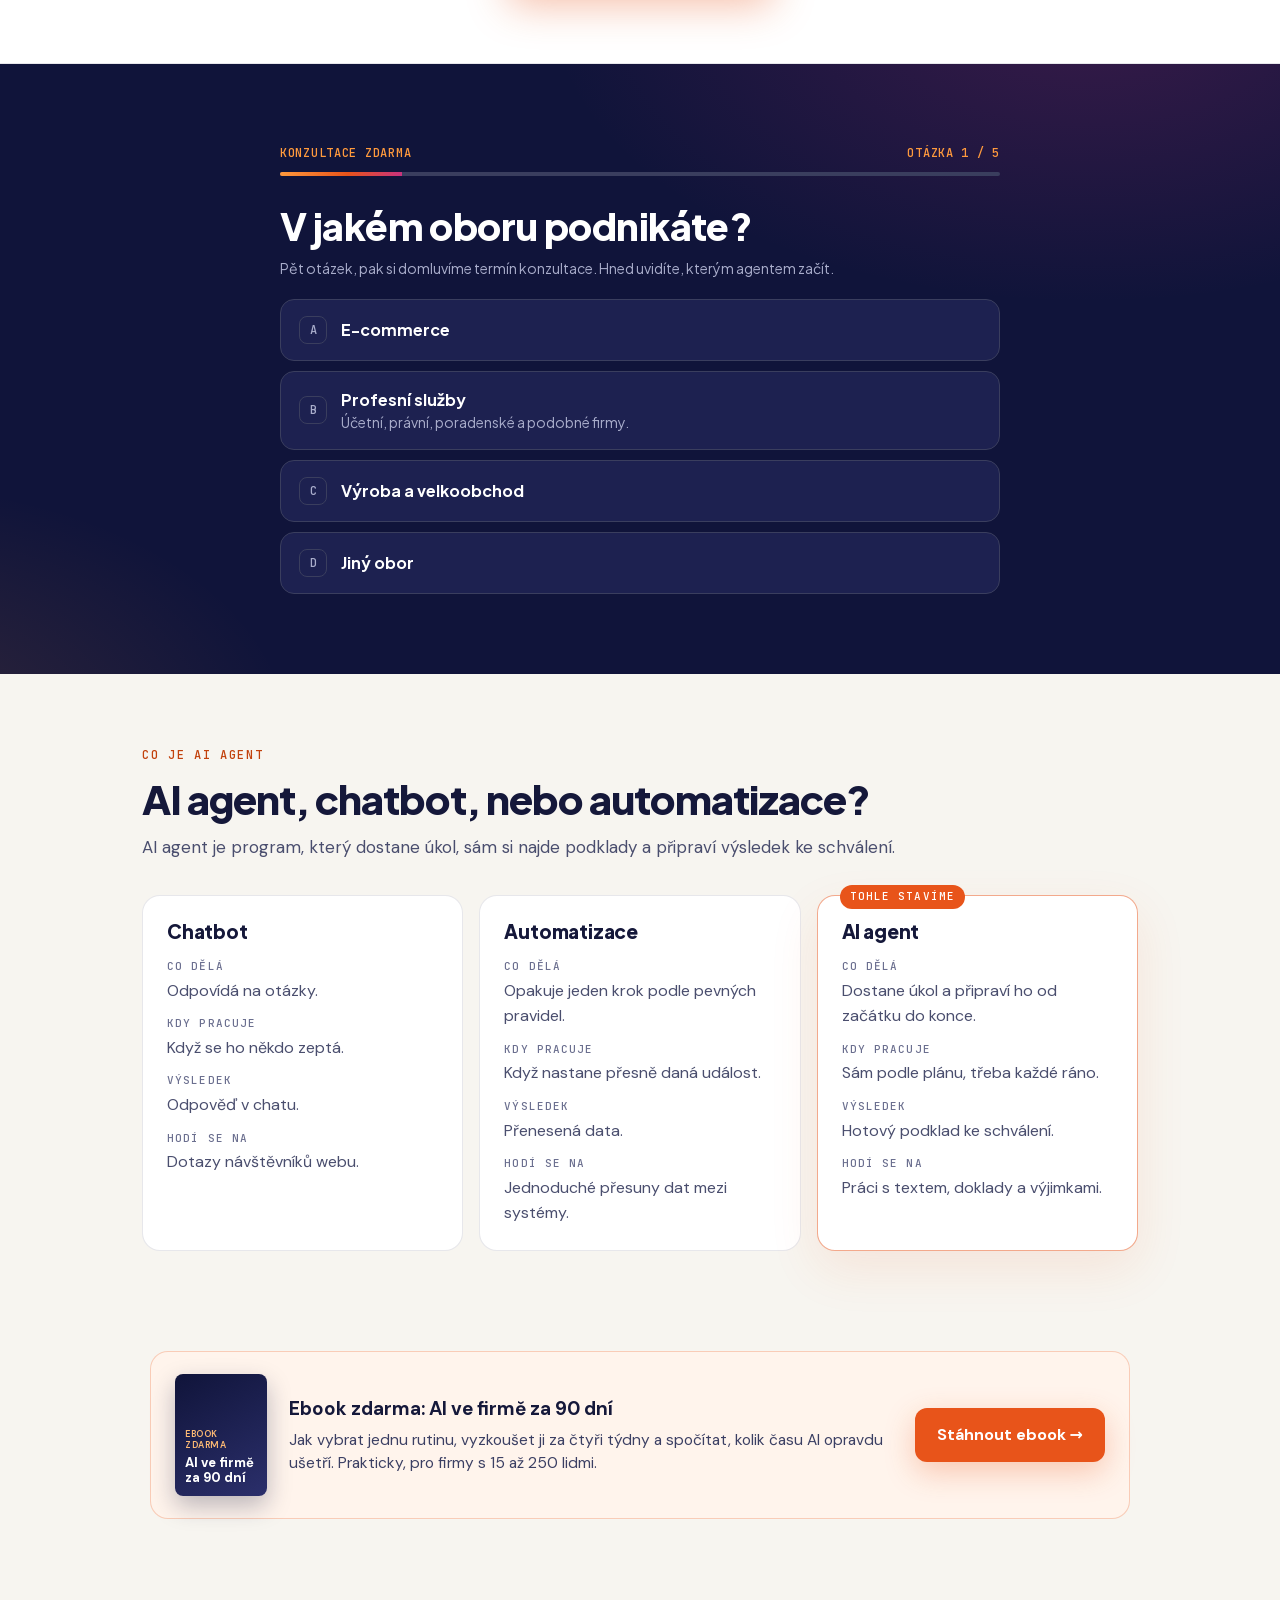
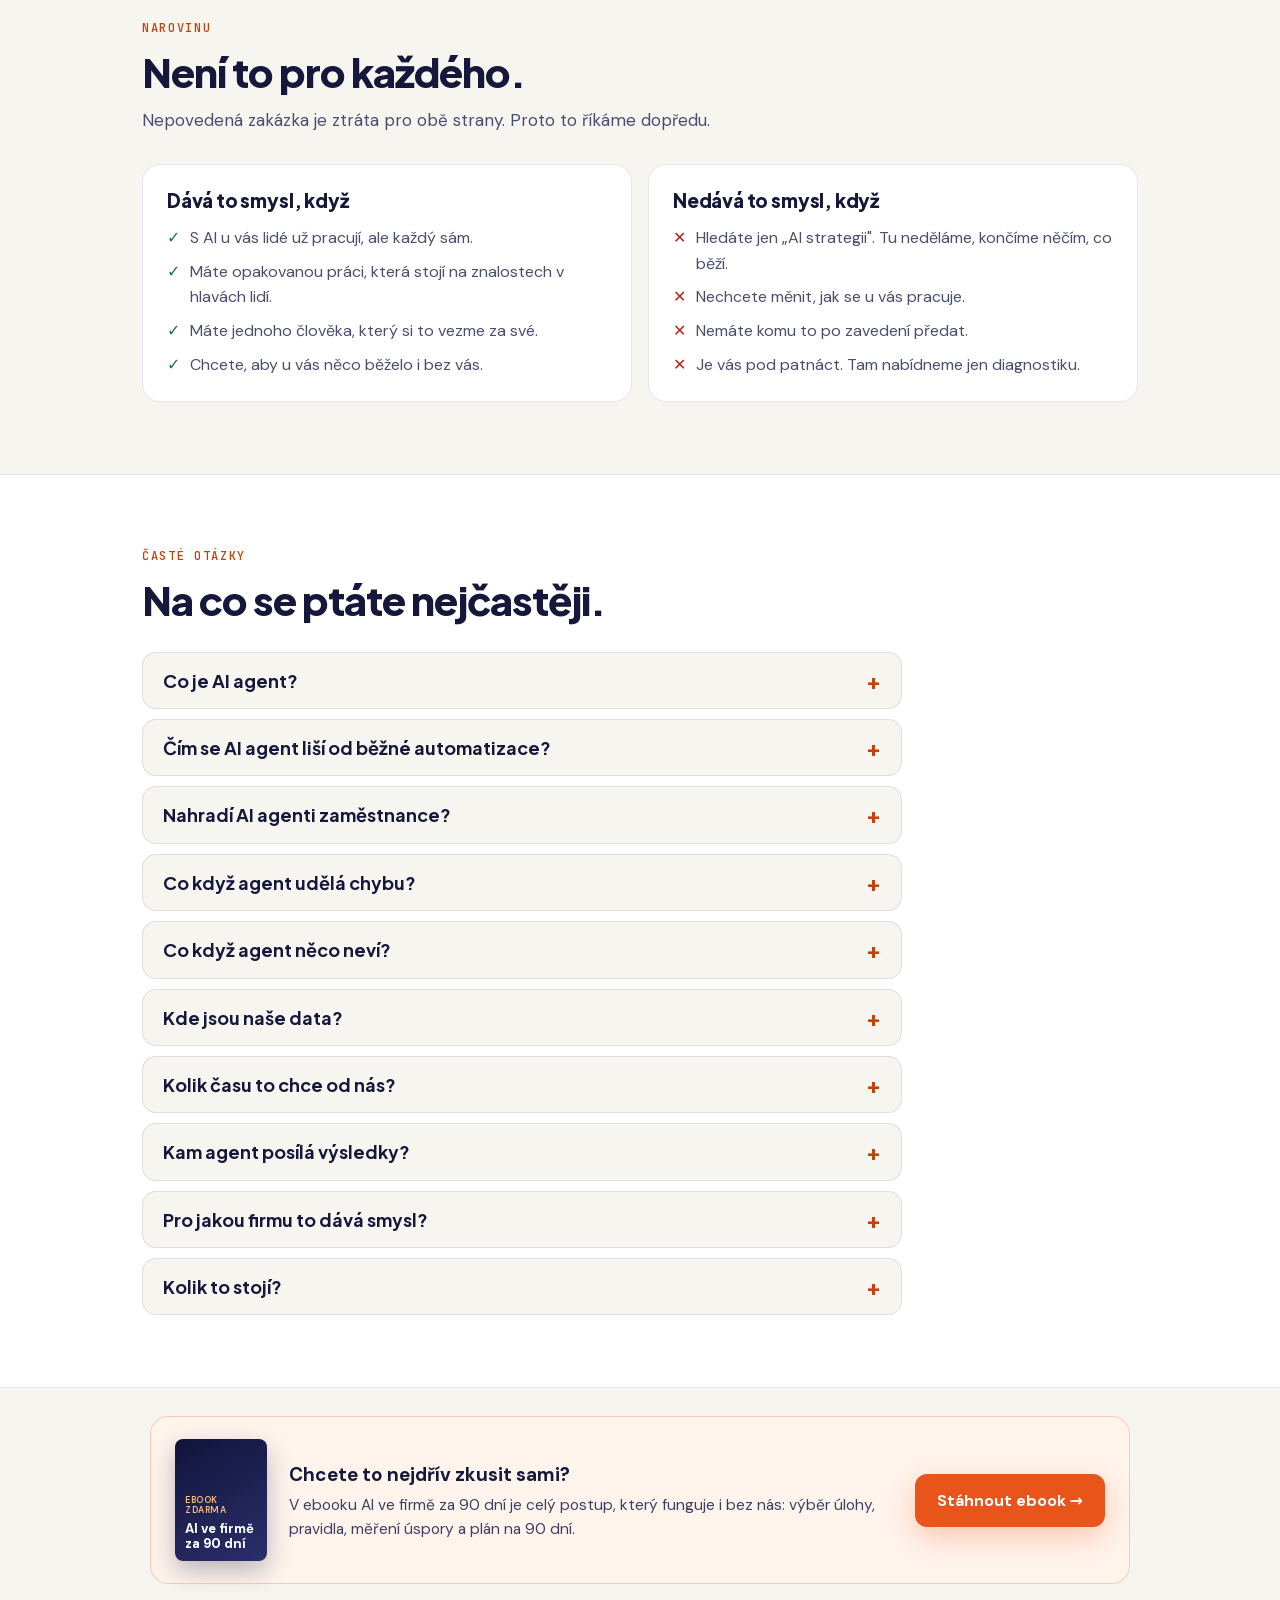
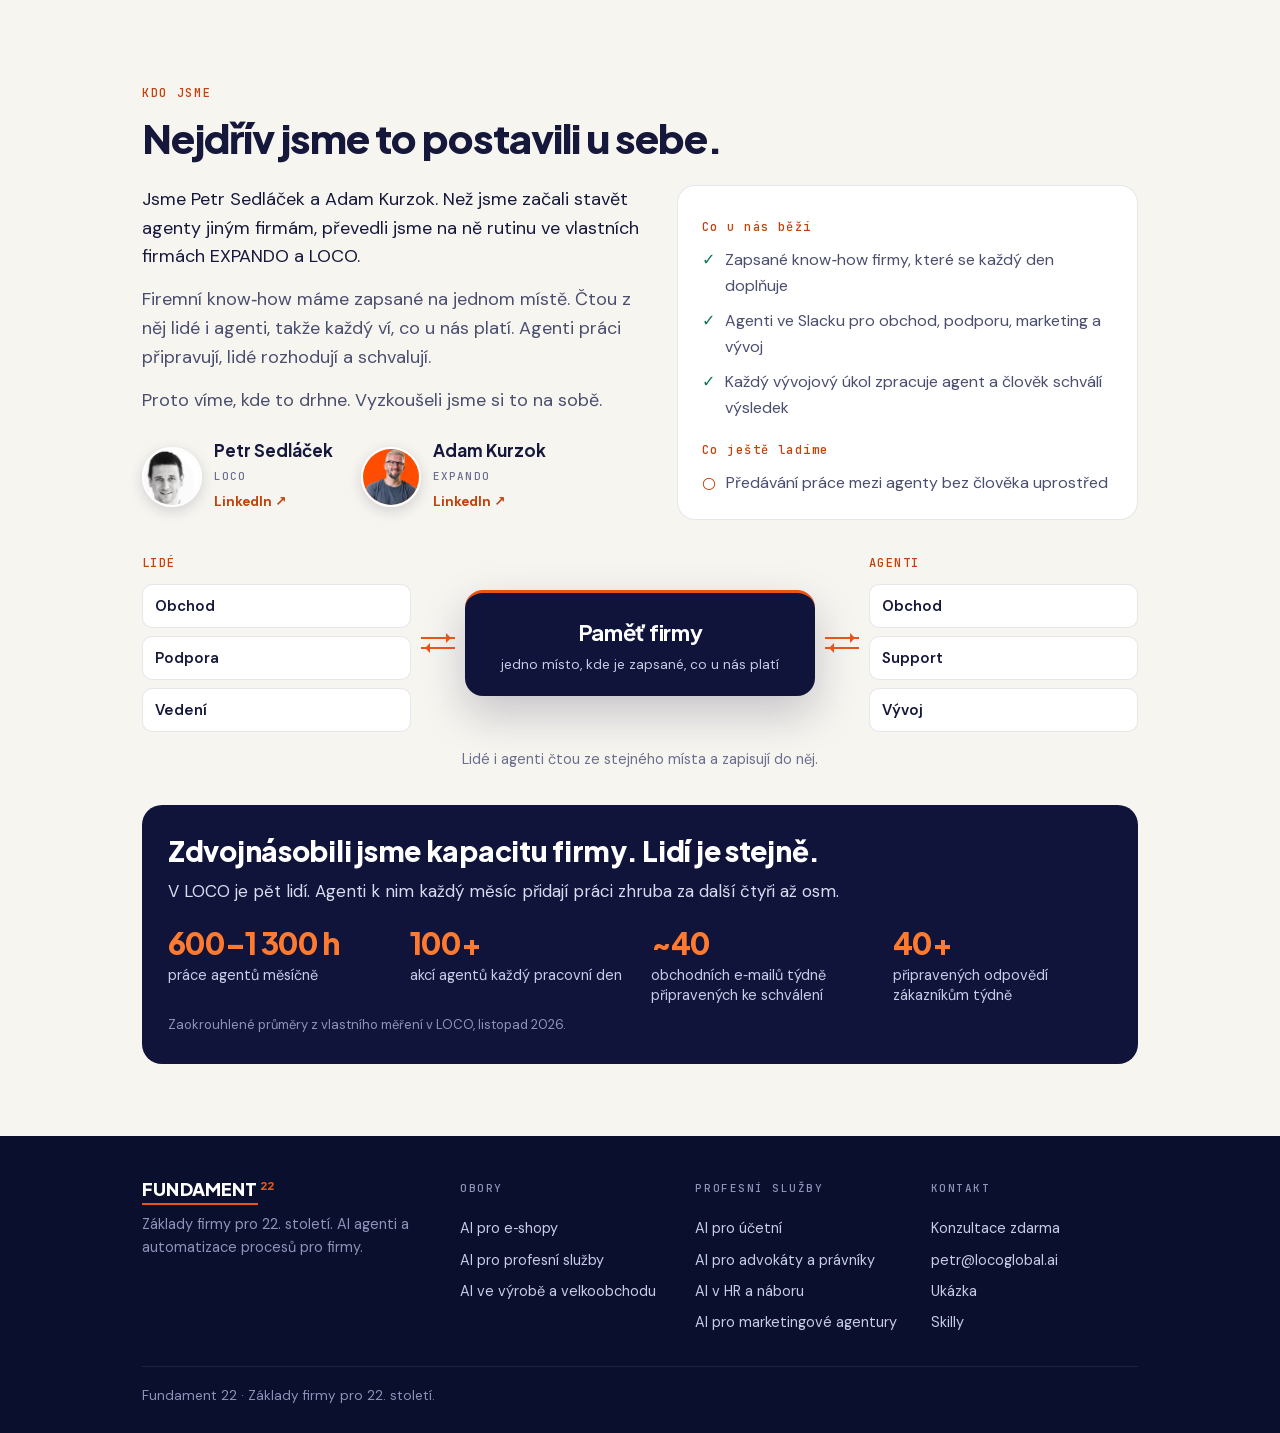
==== commit df4ea692: "Ebook AI ve firmě za 90 dní: 3 nabídky na úvodu, 1 na podstránkách, popup po 45 s / 60 %, formulář d" ====
--- a/index.html
+++ b/index.html
@@ -418,6 +418,7 @@
 <p class="sub">S AI dnes pracuje skoro každý, ale končí to u jednotlivců. Každý si pomáhá sám a firma si z toho nic neuloží.</p>
 </div></section>
 
+<div data-ebook-cta="uvod-po-otazce" data-title="Nevíte, kde s AI začít?" data-text="Ebook zdarma AI ve firmě za 90 dní: jak vybrat jednu rutinu, vyzkoušet ji za čtyři týdny a spočítat, kolik času opravdu ušetří."></div>
 <section id="obory"><div class="wrap">
 <p class="eyebrow">Obory</p>
 <h2>Kde to umíme zavést.</h2>
@@ -522,6 +523,7 @@
 </div>
 </div></section>
 
+<div data-ebook-cta="po-co-je-agent"></div>
 <section id="pro-koho"><div class="wrap">
 <p class="eyebrow">Narovinu</p>
 <h2>Není to pro každého.</h2>
@@ -560,6 +562,7 @@
 </script>
 </div></section>
 
+<div data-ebook-cta="po-otazkach" data-title="Chcete to nejdřív zkusit sami?" data-text="V ebooku AI ve firmě za 90 dní je celý postup, který funguje i bez nás: výběr úlohy, pravidla, měření úspory a plán na 90 dní."></div>
 <section id="kdo-jsme"><div class="wrap">
 <p class="eyebrow">Kdo jsme</p>
 <h2>Nejdřív jsme to postavili u sebe.</h2>
@@ -930,5 +933,6 @@
   if(v==="yes") load(); else if(v!=="no") bar.hidden=false;
 })();
 </script>
+<script src="/assets/ebook/ebook.js" defer></script>
 </body>
 </html>
